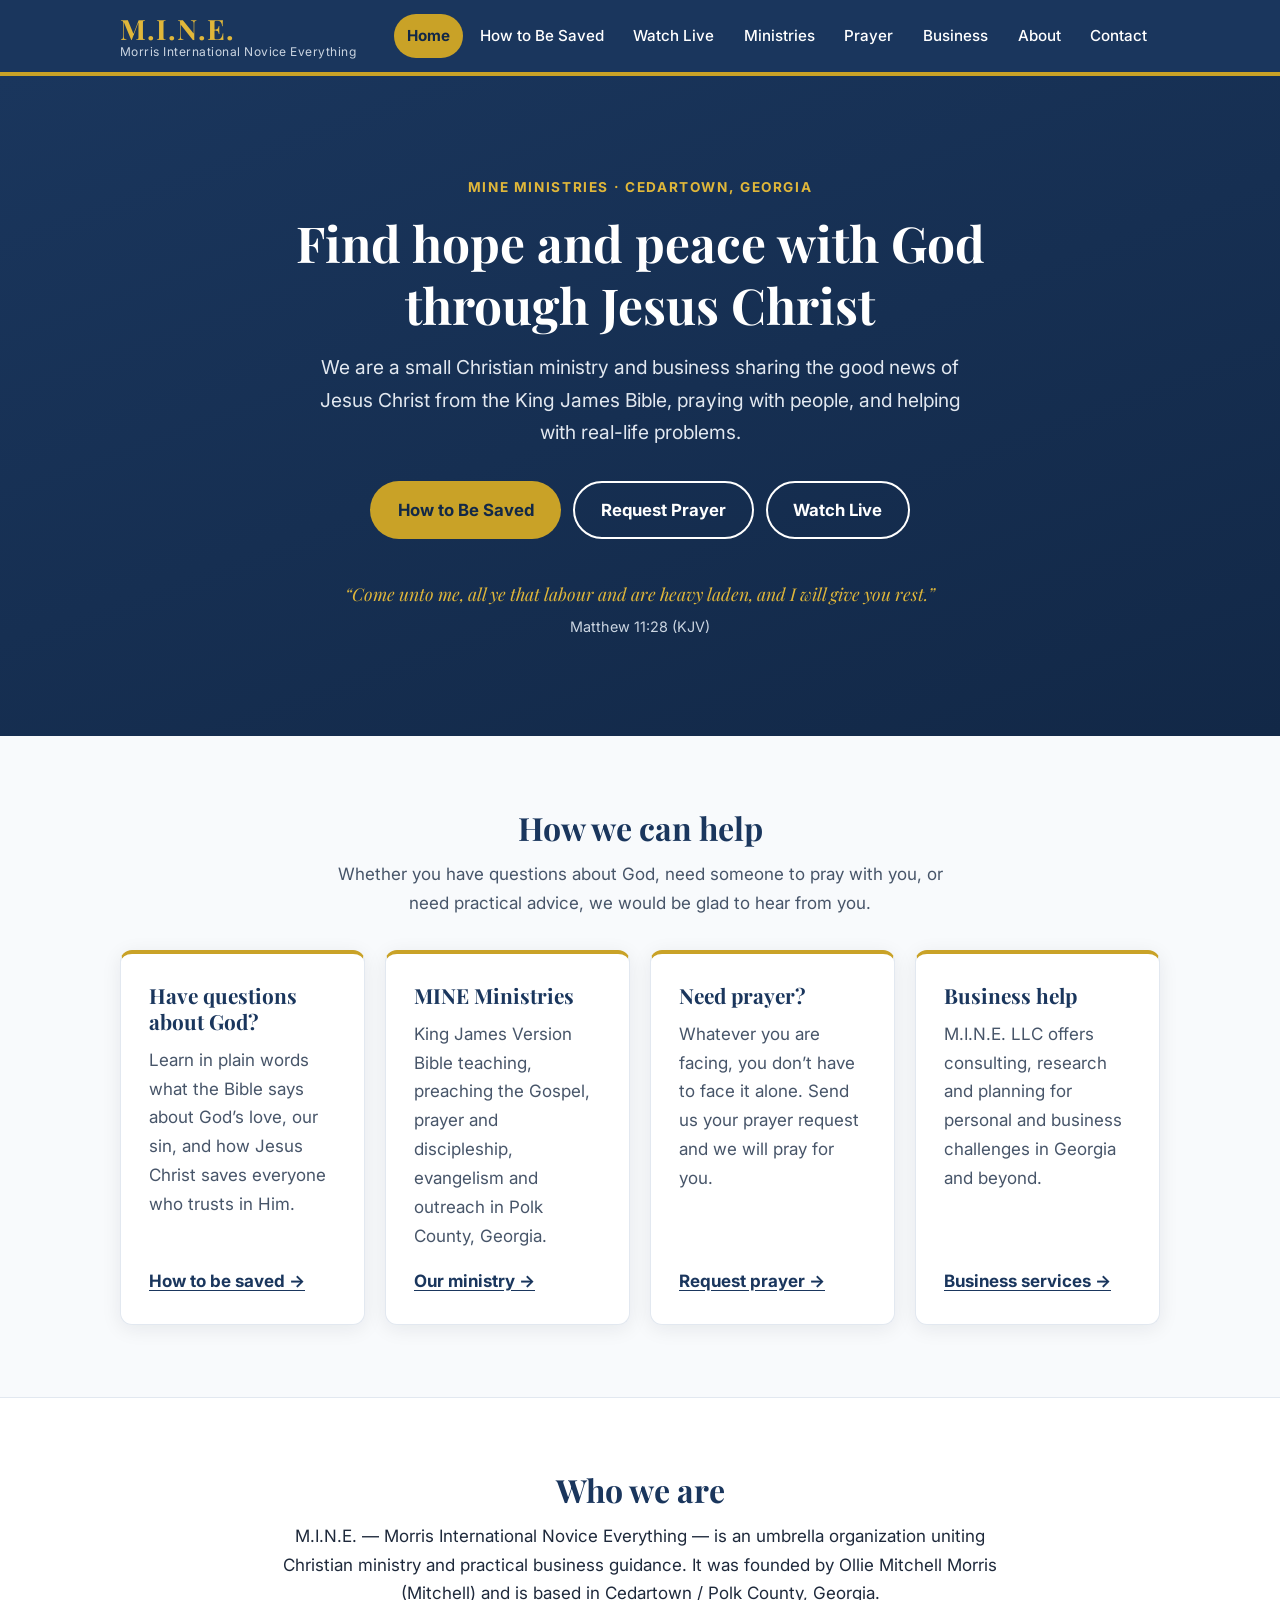
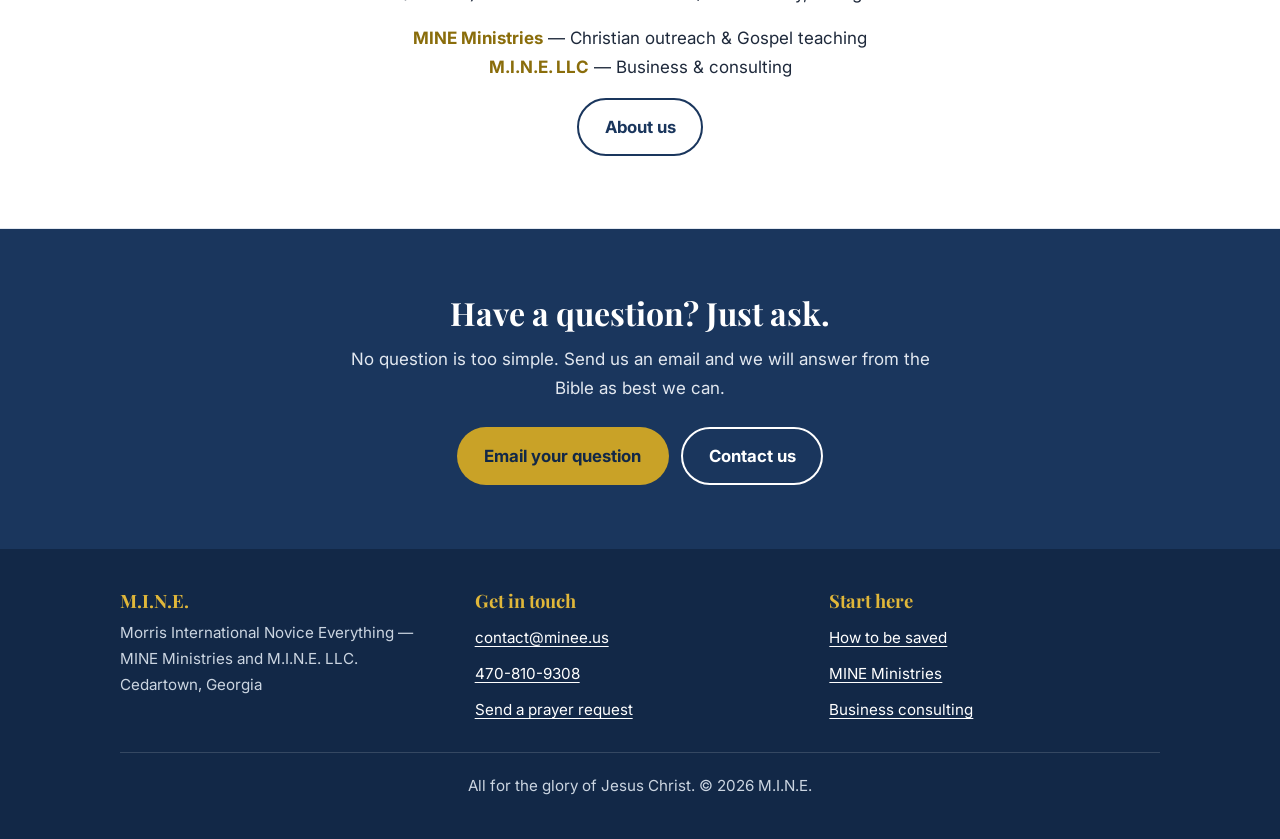
==== index.html @ aa209a23 "Redesign (4/5): YouTube live embed + social links on Watch Live, Watch Live button on home, styles, " ====
<!DOCTYPE html>
<html lang="en">
<head>
  <meta charset="UTF-8">
  <meta name="viewport" content="width=device-width, initial-scale=1.0">
  <title>M.I.N.E. — Find Hope and Peace with God | Morris International Novice Everything</title>
  <meta name="description" content="M.I.N.E. shares the Gospel of Jesus Christ from the King James Bible, prays with people, and offers practical business help from Cedartown, Georgia. Learn how to be saved or send a prayer request.">
  <link rel="canonical" href="https://www.minee.us/">
  <meta name="theme-color" content="#1a365d">
  <link rel="icon" href="favicon.svg" type="image/svg+xml">

  <meta property="og:type" content="website">
  <meta property="og:site_name" content="M.I.N.E.">
  <meta property="og:title" content="M.I.N.E. — Find Hope and Peace with God | Morris International Novice Everything">
  <meta property="og:description" content="M.I.N.E. shares the Gospel of Jesus Christ from the King James Bible, prays with people, and offers practical business help from Cedartown, Georgia. Learn how to be saved or send a prayer request.">
  <meta property="og:url" content="https://www.minee.us/">
  <meta name="twitter:card" content="summary">
  <meta name="twitter:title" content="M.I.N.E. — Find Hope and Peace with God | Morris International Novice Everything">
  <meta name="twitter:description" content="M.I.N.E. shares the Gospel of Jesus Christ from the King James Bible, prays with people, and offers practical business help from Cedartown, Georgia. Learn how to be saved or send a prayer request.">

  <link rel="preconnect" href="https://fonts.googleapis.com">
  <link rel="preconnect" href="https://fonts.gstatic.com" crossorigin>
  <link href="https://fonts.googleapis.com/css2?family=Inter:wght@400;500;600;700&family=Playfair+Display:ital,wght@0,700;1,400&display=swap" rel="stylesheet">
  <link rel="stylesheet" href="styles.css">
  <script>document.documentElement.classList.add('js');</script>
</head>
<body>
  <a class="skip-link" href="#main">Skip to main content</a>

  <header class="site-header">
    <div class="container header-inner">
      <a class="logo" href="index.html" aria-label="M.I.N.E. home">
        <span class="logo-mark">M.I.N.E.</span>
        <span class="logo-sub">Morris International Novice Everything</span>
      </a>
      <button class="nav-toggle" type="button" aria-expanded="false" aria-controls="site-nav">
        <span class="nav-toggle-bars" aria-hidden="true"></span>
        Menu
      </button>
      <nav id="site-nav" class="site-nav" aria-label="Main">
        <ul>
        <li><a href="index.html" aria-current="page">Home</a></li>
        <li><a href="saved.html">How to Be Saved</a></li>
        <li><a href="live.html">Watch Live</a></li>
        <li><a href="ministries.html">Ministries</a></li>
        <li><a href="prayer.html">Prayer</a></li>
        <li><a href="business.html">Business</a></li>
        <li><a href="about.html">About</a></li>
        <li><a href="contact.html">Contact</a></li>
        </ul>
      </nav>
    </div>
  </header>

  <main id="main">
    <section class="hero" aria-labelledby="hero-title">
      <div class="container">
        <span class="eyebrow">MINE Ministries · Cedartown, Georgia</span>
        <h1 id="hero-title">Find hope and peace with God through Jesus Christ</h1>
        <p class="lead">We are a small Christian ministry and business sharing the good news of Jesus Christ from the King James Bible, praying with people, and helping with real-life problems.</p>
        <div class="btn-row">
          <a class="btn btn-primary" href="saved.html">How to Be Saved</a>
          <a class="btn btn-outline" href="prayer.html">Request Prayer</a>
          <a class="btn btn-outline" href="live.html">Watch Live</a>
        </div>
        <blockquote class="verse">
          “Come unto me, all ye that labour and are heavy laden, and I will give you rest.”
          <cite>Matthew 11:28 (KJV)</cite>
        </blockquote>
      </div>
    </section>

    <section class="section" aria-labelledby="how-title">
      <div class="container">
        <div class="section-title">
          <h2 id="how-title">How we can help</h2>
          <p>Whether you have questions about God, need someone to pray with you, or need practical advice, we would be glad to hear from you.</p>
        </div>
        <div class="cards">
          <article class="card">
            <h3>Have questions about God?</h3>
            <p>Learn in plain words what the Bible says about God’s love, our sin, and how Jesus Christ saves everyone who trusts in Him.</p>
            <a class="card-link" href="saved.html">How to be saved →</a>
          </article>
          <article class="card">
            <h3>MINE Ministries</h3>
            <p>King James Version Bible teaching, preaching the Gospel, prayer and discipleship, evangelism and outreach in Polk County, Georgia.</p>
            <a class="card-link" href="ministries.html">Our ministry →</a>
          </article>
          <article class="card">
            <h3>Need prayer?</h3>
            <p>Whatever you are facing, you don’t have to face it alone. Send us your prayer request and we will pray for you.</p>
            <a class="card-link" href="prayer.html">Request prayer →</a>
          </article>
          <article class="card">
            <h3>Business help</h3>
            <p>M.I.N.E. LLC offers consulting, research and planning for personal and business challenges in Georgia and beyond.</p>
            <a class="card-link" href="business.html">Business services →</a>
          </article>
        </div>
      </div>
    </section>

    <section class="section section-alt" aria-labelledby="who-title">
      <div class="container narrow center">
        <h2 id="who-title">Who we are</h2>
        <p>M.I.N.E. — Morris International Novice Everything — is an umbrella organization uniting Christian ministry and practical business guidance. It was founded by Ollie Mitchell Morris (Mitchell) and is based in Cedartown / Polk County, Georgia.</p>
        <p><span class="label-gold">MINE Ministries</span> — Christian outreach &amp; Gospel teaching<br>
           <span class="label-gold">M.I.N.E. LLC</span> — Business &amp; consulting</p>
        <a class="btn btn-outline-navy" href="about.html">About us</a>
      </div>
    </section>

    <section class="cta-band" aria-labelledby="cta-title">
      <div class="container">
        <h2 id="cta-title">Have a question? Just ask.</h2>
        <p>No question is too simple. Send us an email and we will answer from the Bible as best we can.</p>
        <div class="btn-row">
          <a class="btn btn-primary" href="mailto:contact@minee.us?subject=Questions%20about%20salvation">Email your question</a>
          <a class="btn btn-outline" href="contact.html">Contact us</a>
        </div>
      </div>
    </section>
  </main>

  <footer class="site-footer">
    <div class="container">
      <div class="footer-grid">
        <div>
          <h2>M.I.N.E.</h2>
          <p>Morris International Novice Everything — MINE Ministries and M.I.N.E. LLC.<br>Cedartown, Georgia</p>
        </div>
        <div>
          <h2>Get in touch</h2>
          <ul>
            <li><a href="mailto:contact@minee.us">contact@minee.us</a></li>
            <li><a href="tel:+14708109308">470-810-9308</a></li>
            <li><a href="mailto:contact@minee.us?subject=Prayer%20Request&body=First%20name%20(optional)%3A%0D%0A%0D%0AHow%20can%20we%20pray%20for%20you%3F%0D%0A%0D%0A">Send a prayer request</a></li>
          </ul>
        </div>
        <div>
          <h2>Start here</h2>
          <ul>
            <li><a href="saved.html">How to be saved</a></li>
            <li><a href="ministries.html">MINE Ministries</a></li>
            <li><a href="business.html">Business consulting</a></li>
          </ul>
        </div>
      </div>
      <p class="footer-bottom">All for the glory of Jesus Christ. &copy; 2026 M.I.N.E.</p>
    </div>
  </footer>

  <script src="script.js" defer></script>
</body>
</html>
---- styles.css ----
/* M.I.N.E. — shared site styles */
:root {
  --navy: #1a365d;
  --navy-dark: #122847;
  --gold: #c9a227;        /* decorative gold, and text on navy (5.0:1) */
  --gold-light: #e0b73a;  /* gold text on navy (6.4:1) */
  --gold-text: #8a6d0b;   /* gold text on white/light (4.7:1+) */
  --light: #f8fafc;
  --cream: #fbf8ef;
  --text: #1e293b;
  --muted: #475569;
  --border: #e2e8f0;
  --radius: 12px;
  --shadow: 0 4px 20px rgba(15, 23, 42, 0.08);
  --max: 1080px;
}

*, *::before, *::after { box-sizing: border-box; }

html { scroll-behavior: smooth; }
@media (prefers-reduced-motion: reduce) {
  html { scroll-behavior: auto; }
  *, *::before, *::after { transition: none !important; }
}

body {
  margin: 0;
  font-family: 'Inter', system-ui, -apple-system, 'Segoe UI', Roboto, sans-serif;
  font-size: 1.0625rem;
  line-height: 1.7;
  color: var(--text);
  background: var(--light);
}

h1, h2, h3 {
  font-family: 'Playfair Display', Georgia, 'Times New Roman', serif;
  color: var(--navy);
  line-height: 1.25;
  margin: 0 0 0.75rem;
}
h1 { font-size: clamp(2rem, 5vw, 3.1rem); }
h2 { font-size: clamp(1.5rem, 3.5vw, 2rem); }
h3 { font-size: 1.3rem; }
p { margin: 0 0 1rem; }

a { color: var(--navy); text-underline-offset: 3px; }
a:hover { color: var(--gold-text); }

:focus-visible {
  outline: 3px solid var(--gold);
  outline-offset: 3px;
  border-radius: 4px;
}

.skip-link {
  position: absolute;
  left: 1rem;
  top: -100px;
  background: var(--gold);
  color: var(--navy-dark);
  padding: 0.6rem 1rem;
  border-radius: 8px;
  font-weight: 700;
  z-index: 100;
}
.skip-link:focus { top: 1rem; }

.container { max-width: var(--max); margin: 0 auto; padding: 0 1.25rem; }
.narrow { max-width: 760px; }

/* ---------- Header & navigation ---------- */
.site-header {
  background: var(--navy);
  color: #fff;
  border-bottom: 4px solid var(--gold);
  position: sticky;
  top: 0;
  z-index: 50;
}
.header-inner {
  display: flex;
  align-items: center;
  justify-content: space-between;
  gap: 1rem;
  min-height: 72px;
}
.logo {
  display: flex;
  flex-direction: column;
  color: #fff;
  text-decoration: none;
  line-height: 1.1;
}
.logo:hover { color: #fff; }
.logo-mark {
  font-family: 'Playfair Display', Georgia, serif;
  font-size: 1.75rem;
  font-weight: 700;
  letter-spacing: 1px;
  color: var(--gold-light);
}
.logo-sub { font-size: 0.75rem; letter-spacing: 0.04em; color: #cbd5e1; }

.nav-toggle {
  display: none;
  align-items: center;
  gap: 0.5rem;
  background: transparent;
  color: #fff;
  border: 2px solid rgba(255, 255, 255, 0.5);
  border-radius: 8px;
  padding: 0.55rem 0.9rem;
  min-height: 48px;
  font: inherit;
  font-weight: 600;
  cursor: pointer;
}
.nav-toggle-bars,
.nav-toggle-bars::before,
.nav-toggle-bars::after {
  display: block;
  width: 20px;
  height: 2px;
  background: currentColor;
  position: relative;
}
.nav-toggle-bars::before, .nav-toggle-bars::after { content: ""; position: absolute; left: 0; }
.nav-toggle-bars::before { top: -6px; }
.nav-toggle-bars::after { top: 6px; }

.site-nav ul {
  list-style: none;
  margin: 0;
  padding: 0;
  display: flex;
  flex-wrap: wrap;
  gap: 0.25rem;
}
.site-nav a {
  display: flex;
  align-items: center;
  min-height: 44px;
  padding: 0.4rem 0.8rem;
  color: #fff;
  text-decoration: none;
  font-weight: 500;
  font-size: 0.95rem;
  border-radius: 999px;
}
.site-nav a:hover { background: rgba(255, 255, 255, 0.12); color: #fff; }
.site-nav a[aria-current="page"] {
  background: var(--gold);
  color: var(--navy-dark);
  font-weight: 700;
}

@media (max-width: 1000px) {
  .js .nav-toggle { display: inline-flex; }
  .js .site-nav { display: none; width: 100%; padding-bottom: 1rem; }
  .js .site-nav.open { display: block; }
  .header-inner { flex-wrap: wrap; }
  .logo { flex: 1 1 0; min-width: 0; }
  .logo-sub { font-size: 0.7rem; }
  .site-nav ul { flex-direction: column; gap: 0.25rem; }
  .site-nav a { min-height: 48px; border-radius: 8px; font-size: 1.05rem; padding: 0.6rem 1rem; }
  /* without JavaScript the menu simply shows as large wrapped buttons */
  html:not(.js) .site-nav { width: 100%; padding-bottom: 1rem; }
  html:not(.js) .site-nav ul { flex-direction: row; }
}

/* ---------- Hero ---------- */
.hero {
  background: linear-gradient(160deg, var(--navy) 0%, var(--navy-dark) 100%);
  color: #fff;
  padding: clamp(3rem, 8vw, 6rem) 0;
  text-align: center;
}
.hero h1 { color: #fff; max-width: 820px; margin: 0 auto 1rem; }
.hero .lead { font-size: 1.2rem; color: #e2e8f0; max-width: 680px; margin: 0 auto 2rem; }
.hero .verse {
  font-family: 'Playfair Display', Georgia, serif;
  font-style: italic;
  color: var(--gold-light);
  max-width: 640px;
  margin: 2.5rem auto 0;
  font-size: 1.1rem;
}
.hero .verse cite { display: block; font-style: normal; font-family: 'Inter', sans-serif; font-size: 0.9rem; color: #cbd5e1; margin-top: 0.4rem; }
.eyebrow {
  display: inline-block;
  font-size: 0.85rem;
  font-weight: 700;
  letter-spacing: 0.12em;
  text-transform: uppercase;
  color: var(--gold-light);
  margin-bottom: 0.75rem;
}

.page-hero {
  background: var(--navy);
  color: #fff;
  padding: clamp(2.5rem, 6vw, 4rem) 0;
  text-align: center;
}
.page-hero h1 { color: #fff; margin-bottom: 0.5rem; }
.page-hero p { color: #e2e8f0; font-size: 1.15rem; max-width: 680px; margin: 0 auto; }

/* ---------- Buttons ---------- */
.btn-row { display: flex; flex-wrap: wrap; gap: 0.75rem; justify-content: center; }
.btn {
  display: inline-flex;
  align-items: center;
  justify-content: center;
  min-height: 52px;
  padding: 0.8rem 1.6rem;
  border-radius: 999px;
  font-weight: 700;
  font-size: 1.05rem;
  text-decoration: none;
  border: 2px solid transparent;
  transition: transform 0.15s, background 0.15s;
}
.btn:hover { transform: translateY(-1px); }
.btn-primary { background: var(--gold); color: var(--navy-dark); }
.btn-primary:hover { background: var(--gold-light); color: var(--navy-dark); }
.btn-outline { border-color: #fff; color: #fff; }
.btn-outline:hover { background: rgba(255, 255, 255, 0.12); color: #fff; }
.btn-navy { background: var(--navy); color: #fff; }
.btn-navy:hover { background: var(--navy-dark); color: #fff; }
.btn-outline-navy { border-color: var(--navy); color: var(--navy); }
.btn-outline-navy:hover { background: var(--navy); color: #fff; }

/* ---------- Sections & cards ---------- */
.section { padding: clamp(2.5rem, 6vw, 4.5rem) 0; }
.section-alt { background: #fff; border-top: 1px solid var(--border); border-bottom: 1px solid var(--border); }
.section-title { text-align: center; margin-bottom: 2rem; }
.section-title p { color: var(--muted); max-width: 640px; margin: 0 auto; }

.cards {
  display: grid;
  grid-template-columns: repeat(auto-fit, minmax(240px, 1fr));
  gap: 1.25rem;
}
.card {
  background: #fff;
  border: 1px solid var(--border);
  border-top: 4px solid var(--gold);
  border-radius: var(--radius);
  padding: 1.75rem;
  box-shadow: var(--shadow);
  display: flex;
  flex-direction: column;
}
.card p { color: var(--muted); }
.card .card-link { margin-top: auto; font-weight: 700; color: var(--navy); }
.card .card-link:hover { color: var(--gold-text); }

.panel {
  background: #fff;
  border: 1px solid var(--border);
  border-radius: var(--radius);
  padding: clamp(1.5rem, 4vw, 2.5rem);
  box-shadow: var(--shadow);
  margin-bottom: 1.5rem;
}
.panel.cream { background: var(--cream); }

.label-gold { color: var(--gold-text); font-weight: 700; }

ul.check { list-style: none; padding: 0; margin: 0 0 1rem; }
ul.check li { position: relative; padding-left: 1.75rem; margin-bottom: 0.5rem; }
ul.check li::before {
  content: "✝";
  position: absolute;
  left: 0;
  color: var(--gold-text);
  font-weight: 700;
}

/* ---------- Salvation steps ---------- */
.steps { counter-reset: step; display: grid; gap: 1.25rem; }
.step {
  position: relative;
  background: #fff;
  border: 1px solid var(--border);
  border-radius: var(--radius);
  padding: 1.75rem 1.75rem 1.5rem 4.75rem;
  box-shadow: var(--shadow);
}
.step::before {
  counter-increment: step;
  content: counter(step);
  position: absolute;
  left: 1.5rem;
  top: 1.6rem;
  width: 2.25rem;
  height: 2.25rem;
  border-radius: 50%;
  background: var(--navy);
  color: var(--gold-light);
  font-weight: 700;
  display: flex;
  align-items: center;
  justify-content: center;
}
.step h2 { font-size: 1.45rem; }

blockquote.scripture {
  margin: 1rem 0;
  padding: 1rem 1.25rem;
  background: var(--cream);
  border-left: 4px solid var(--gold);
  border-radius: 0 8px 8px 0;
  font-family: 'Playfair Display', Georgia, serif;
  font-style: italic;
  font-weight: 400;
  font-size: 1.15rem;
  color: var(--navy-dark);
}
blockquote.scripture p { margin: 0; }
blockquote.scripture cite {
  display: block;
  margin-top: 0.4rem;
  font-family: 'Inter', sans-serif;
  font-style: normal;
  font-size: 0.9rem;
  font-weight: 600;
  color: var(--gold-text);
}

.prayer-box {
  background: var(--navy);
  color: #fff;
  border-radius: var(--radius);
  padding: clamp(1.5rem, 4vw, 2.5rem);
  margin: 2rem 0;
}
.prayer-box h2 { color: #fff; }
.prayer-box p.note { color: #cbd5e1; font-size: 0.95rem; }
.prayer-box .prayer-text {
  font-family: 'Playfair Display', Georgia, serif;
  font-style: italic;
  font-size: 1.15rem;
  border-left: 4px solid var(--gold);
  padding-left: 1.25rem;
  margin: 1.25rem 0;
  color: #fff;
}

.cta-band {
  background: var(--navy);
  color: #fff;
  text-align: center;
  padding: clamp(2.5rem, 6vw, 4rem) 0;
}
.cta-band h2 { color: #fff; }
.cta-band p { color: #e2e8f0; max-width: 620px; margin: 0 auto 1.5rem; }

/* ---------- Live stream ---------- */
.video-frame {
  position: relative;
  width: 100%;
  aspect-ratio: 16 / 9;
  background: var(--navy-dark);
  border: 4px solid var(--gold);
  border-radius: var(--radius);
  overflow: hidden;
  box-shadow: var(--shadow);
}
.video-frame iframe {
  position: absolute;
  inset: 0;
  width: 100%;
  height: 100%;
  border: 0;
}
.video-placeholder {
  position: absolute;
  inset: 0;
  display: flex;
  flex-direction: column;
  align-items: center;
  justify-content: center;
  text-align: center;
  padding: 1rem;
  color: #e2e8f0;
}
.video-placeholder p { margin: 0 0 0.4rem; }
.video-placeholder-title {
  font-family: 'Playfair Display', Georgia, serif;
  font-size: clamp(1.2rem, 3vw, 1.6rem);
  color: var(--gold-light);
}

.social-links {
  list-style: none;
  padding: 0;
  margin: 0;
  display: grid;
  grid-template-columns: repeat(auto-fit, minmax(220px, 1fr));
  gap: 0.5rem 1rem;
}
.social-links a {
  display: flex;
  align-items: center;
  min-height: 48px;
  padding: 0.5rem 1rem;
  border: 1px solid var(--border);
  border-left: 4px solid var(--gold);
  border-radius: 8px;
  background: #fff;
  font-weight: 600;
  text-decoration: none;
}
.social-links a:hover { background: var(--cream); color: var(--navy); }

/* ---------- Contact ---------- */
.contact-list { list-style: none; padding: 0; margin: 0; display: grid; gap: 1rem; }
.contact-list li { display: flex; flex-direction: column; }
.contact-list .k { font-size: 0.85rem; font-weight: 700; text-transform: uppercase; letter-spacing: 0.08em; color: var(--gold-text); }
.contact-list a, .contact-list .v { font-size: 1.25rem; font-weight: 600; color: var(--navy); word-break: break-word; }
.contact-list a { display: inline-flex; min-height: 44px; align-items: center; }

/* ---------- Footer ---------- */
.site-footer {
  background: var(--navy-dark);
  color: #cbd5e1;
  padding: 2.5rem 0 1.5rem;
  font-size: 0.95rem;
}
.footer-grid {
  display: grid;
  grid-template-columns: repeat(auto-fit, minmax(220px, 1fr));
  gap: 1.5rem;
  margin-bottom: 1.5rem;
}
.site-footer h2 { color: var(--gold-light); font-size: 1.15rem; margin-bottom: 0.5rem; }
.site-footer a { color: #fff; }
.site-footer a:hover { color: var(--gold-light); }
.site-footer ul { list-style: none; padding: 0; margin: 0; }
.site-footer li a { display: inline-flex; min-height: 36px; align-items: center; }
.footer-bottom { border-top: 1px solid rgba(255, 255, 255, 0.15); padding-top: 1.25rem; text-align: center; color: #cbd5e1; }

.center { text-align: center; }
.mt-2 { margin-top: 2rem; }
.small { font-size: 0.95rem; color: var(--muted); }

@media (max-width: 600px) {
  body { font-size: 1rem; }
  .step { padding: 4.25rem 1.25rem 1.25rem; }
  .step::before { left: 1.25rem; top: 1.25rem; }
  .btn { width: 100%; }
}
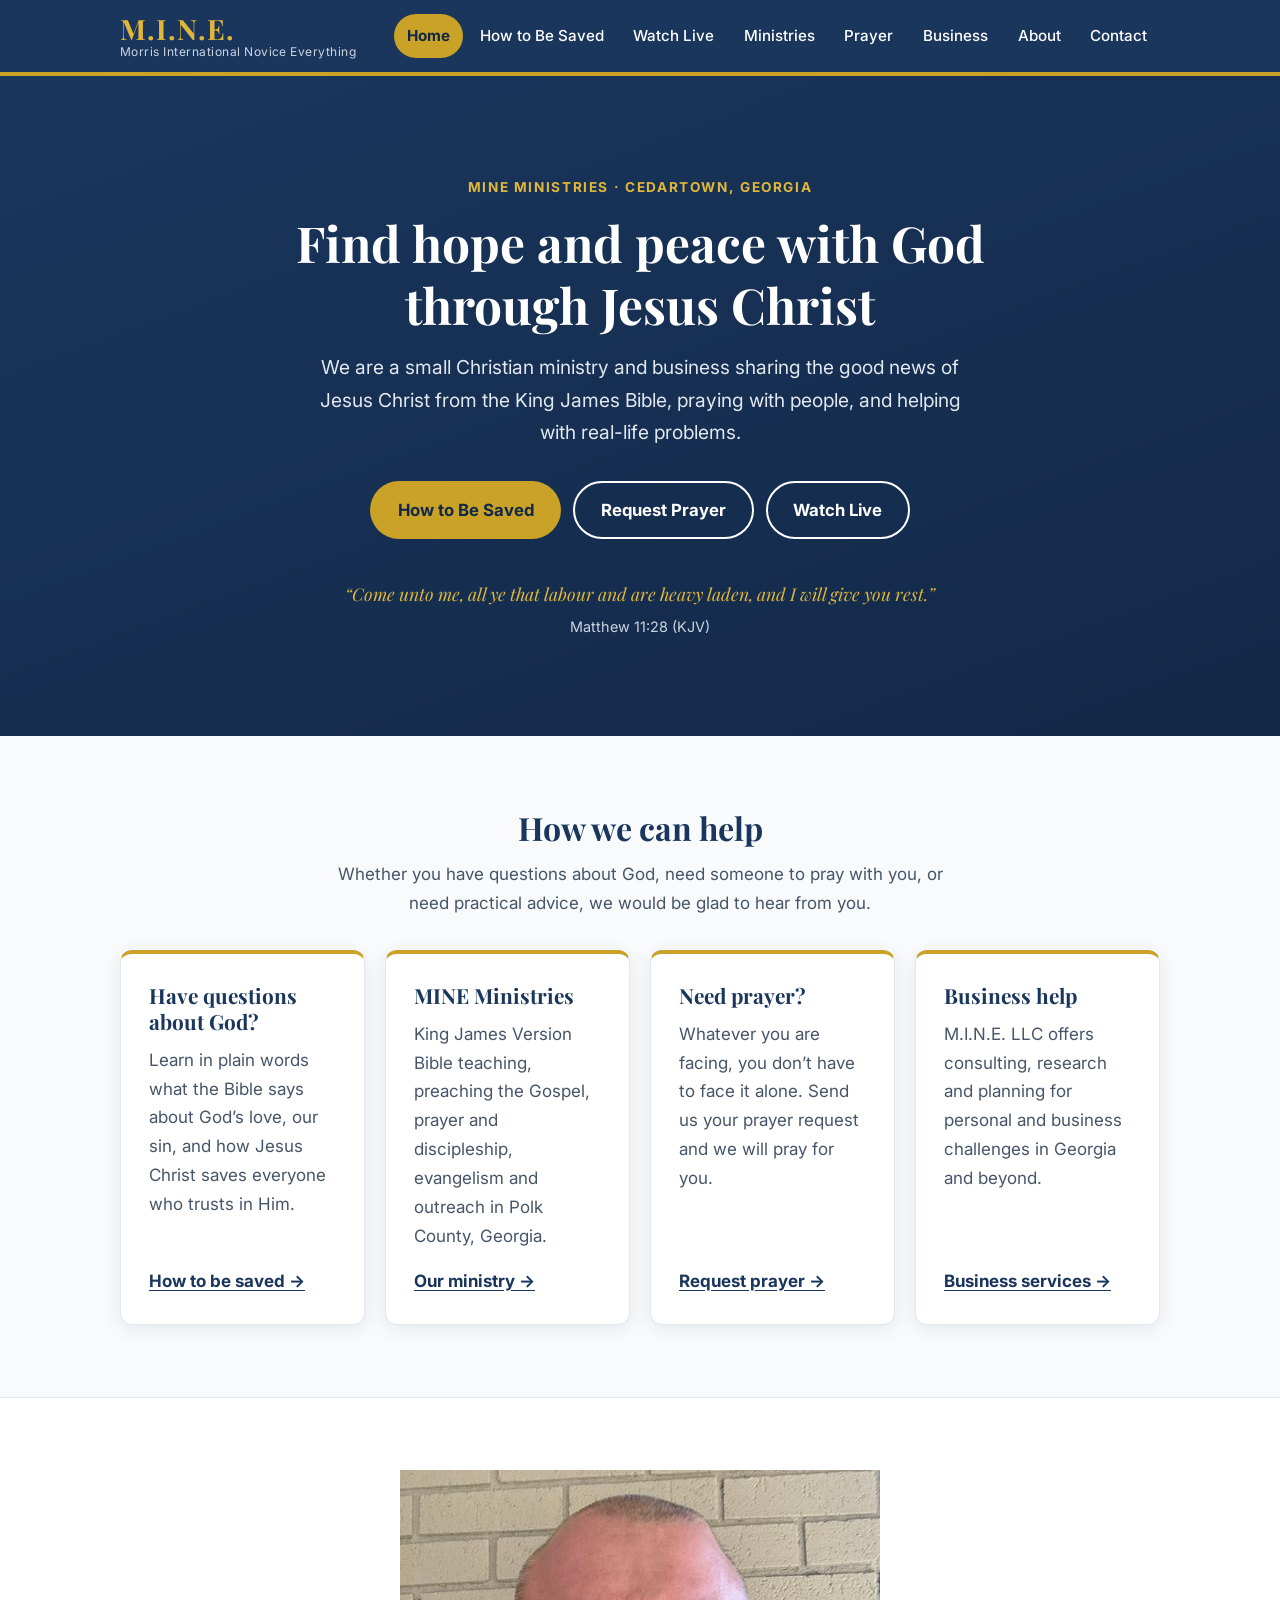
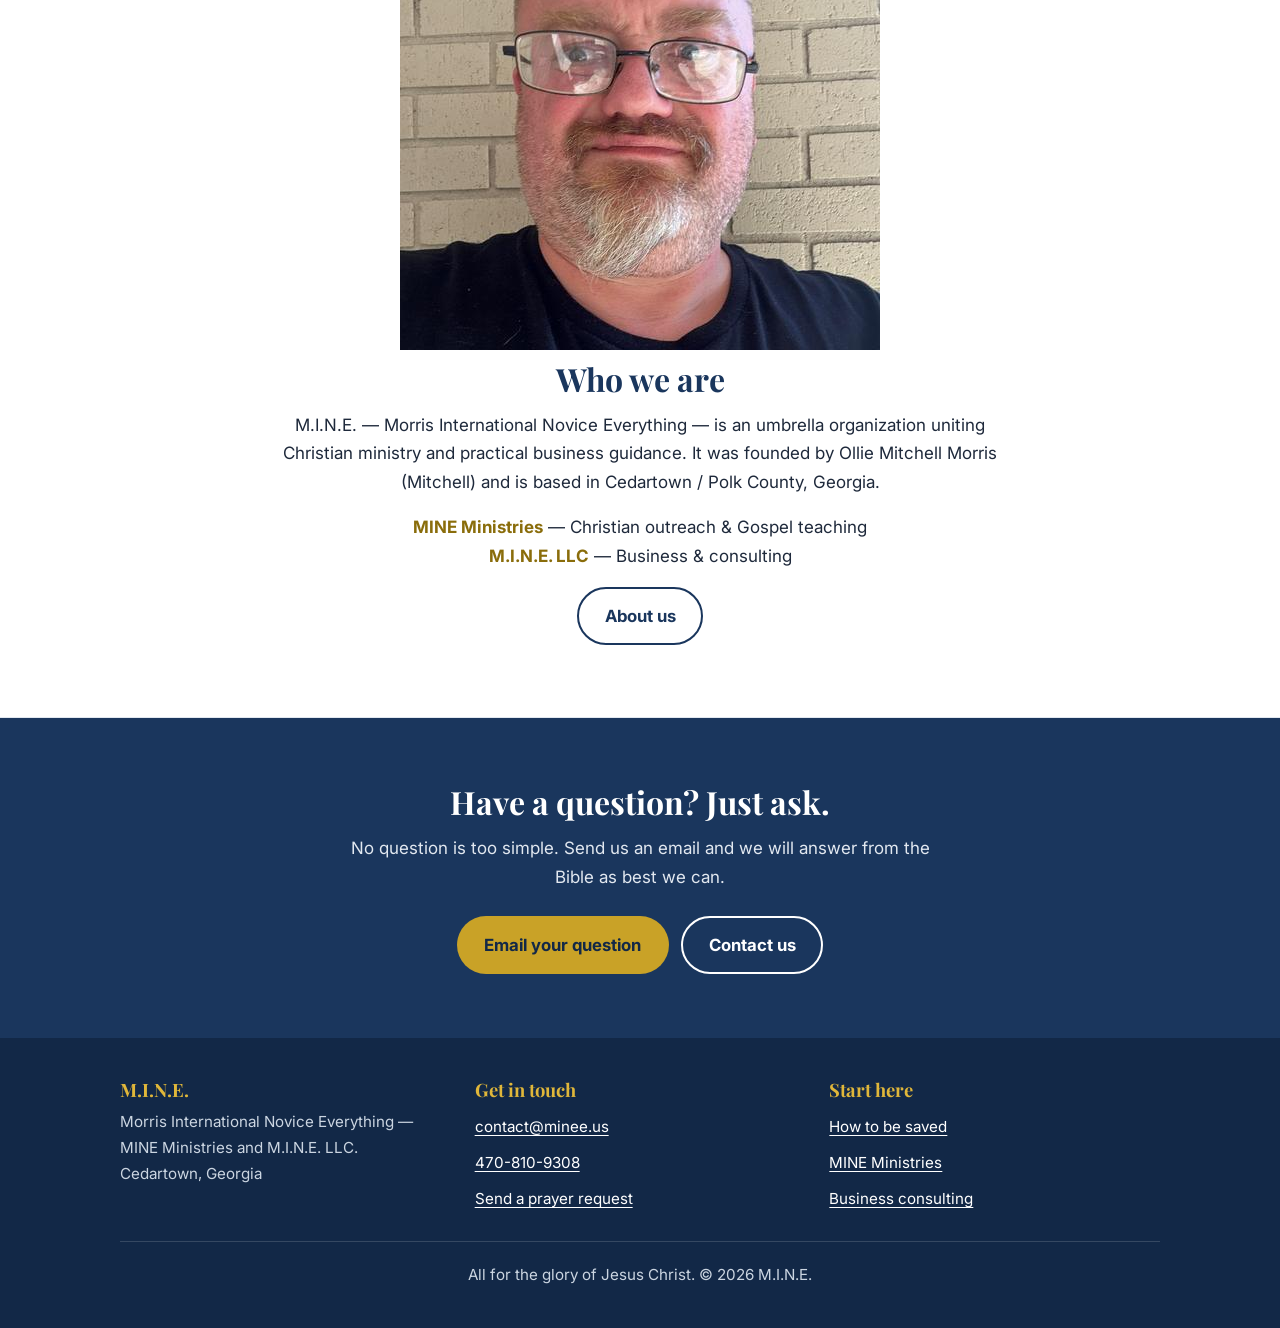
==== commit c78172dc: "Add founder photo (EXIF-stripped, SVG-wrapped) to About and home Who-we-are" ====
--- a/index.html
+++ b/index.html
@@ -103,6 +103,7 @@
 
     <section class="section section-alt" aria-labelledby="who-title">
       <div class="container narrow center">
+        <img class="avatar" src="images/mitchell-home.svg" width="480" height="480" alt="Ollie Mitchell Morris, founder of M.I.N.E." loading="lazy" decoding="async">
         <h2 id="who-title">Who we are</h2>
         <p>M.I.N.E. — Morris International Novice Everything — is an umbrella organization uniting Christian ministry and practical business guidance. It was founded by Ollie Mitchell Morris (Mitchell) and is based in Cedartown / Polk County, Georgia.</p>
         <p><span class="label-gold">MINE Ministries</span> — Christian outreach &amp; Gospel teaching<br>
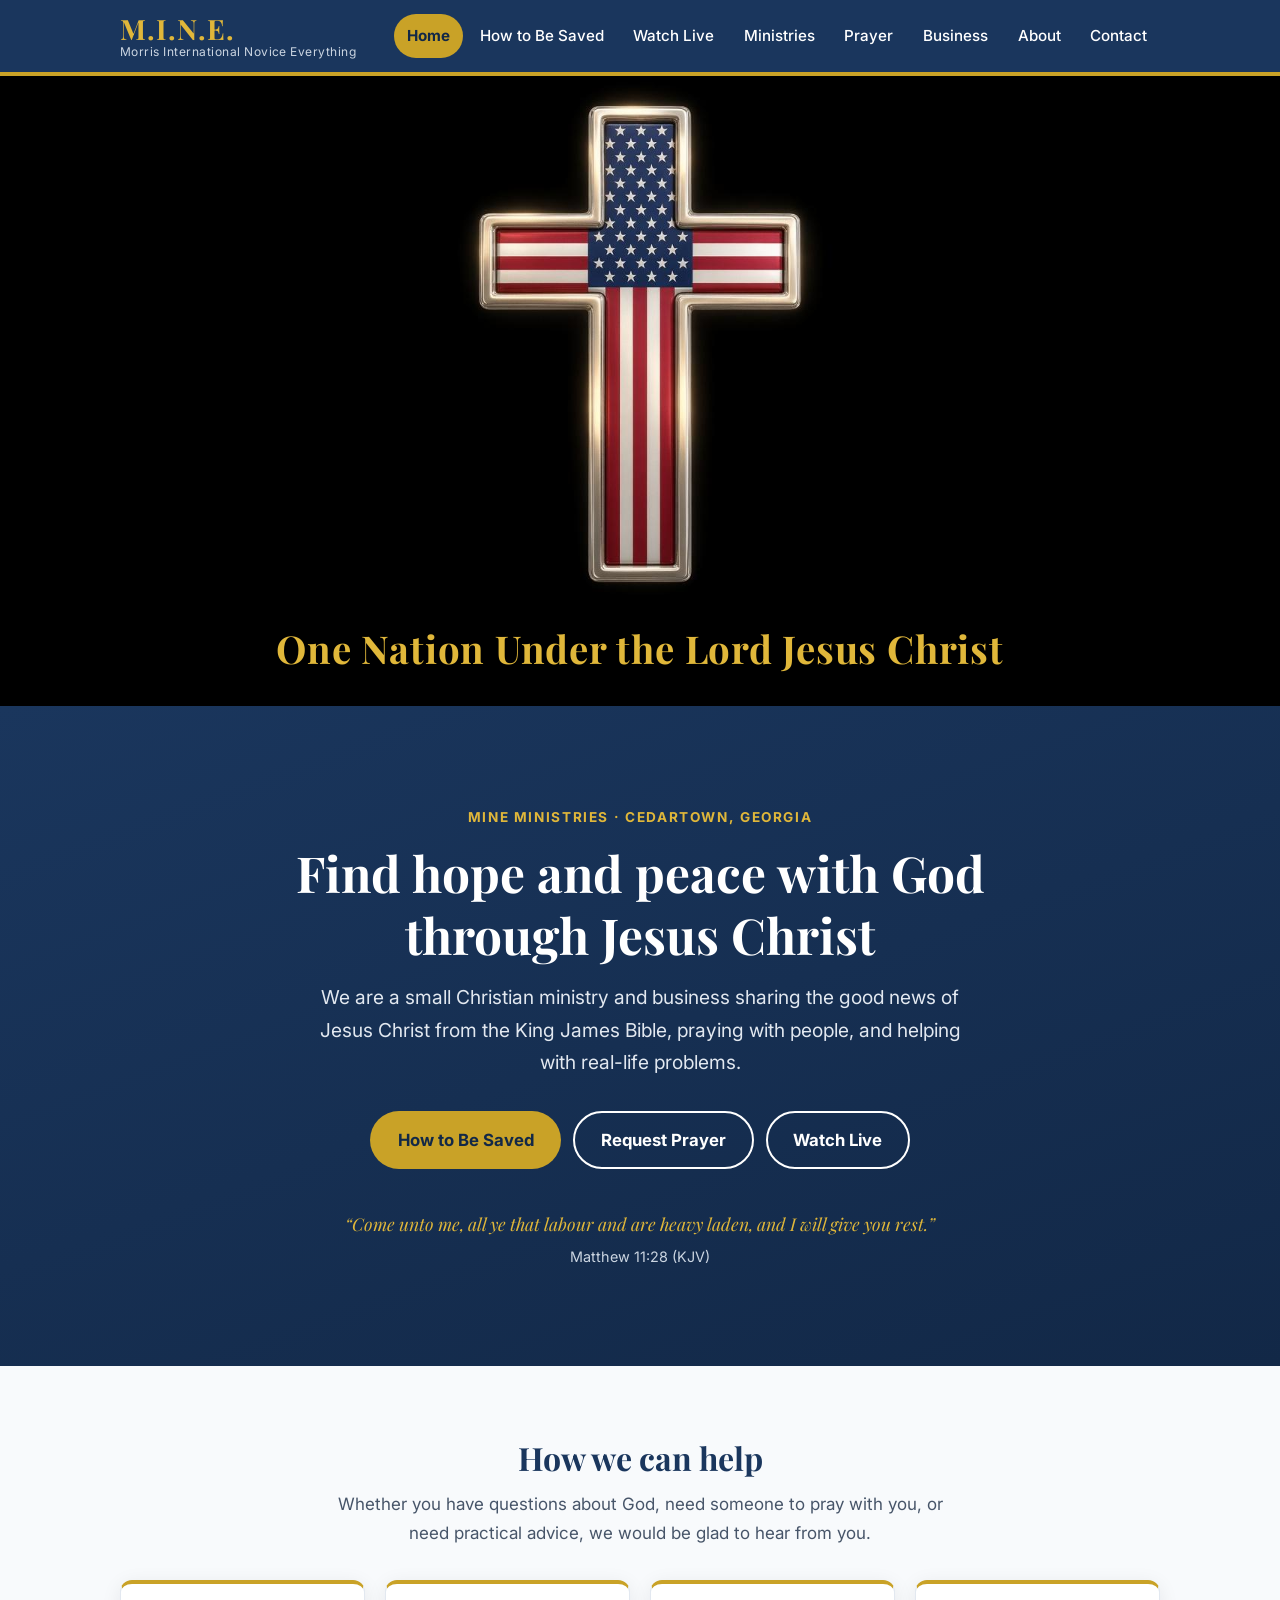
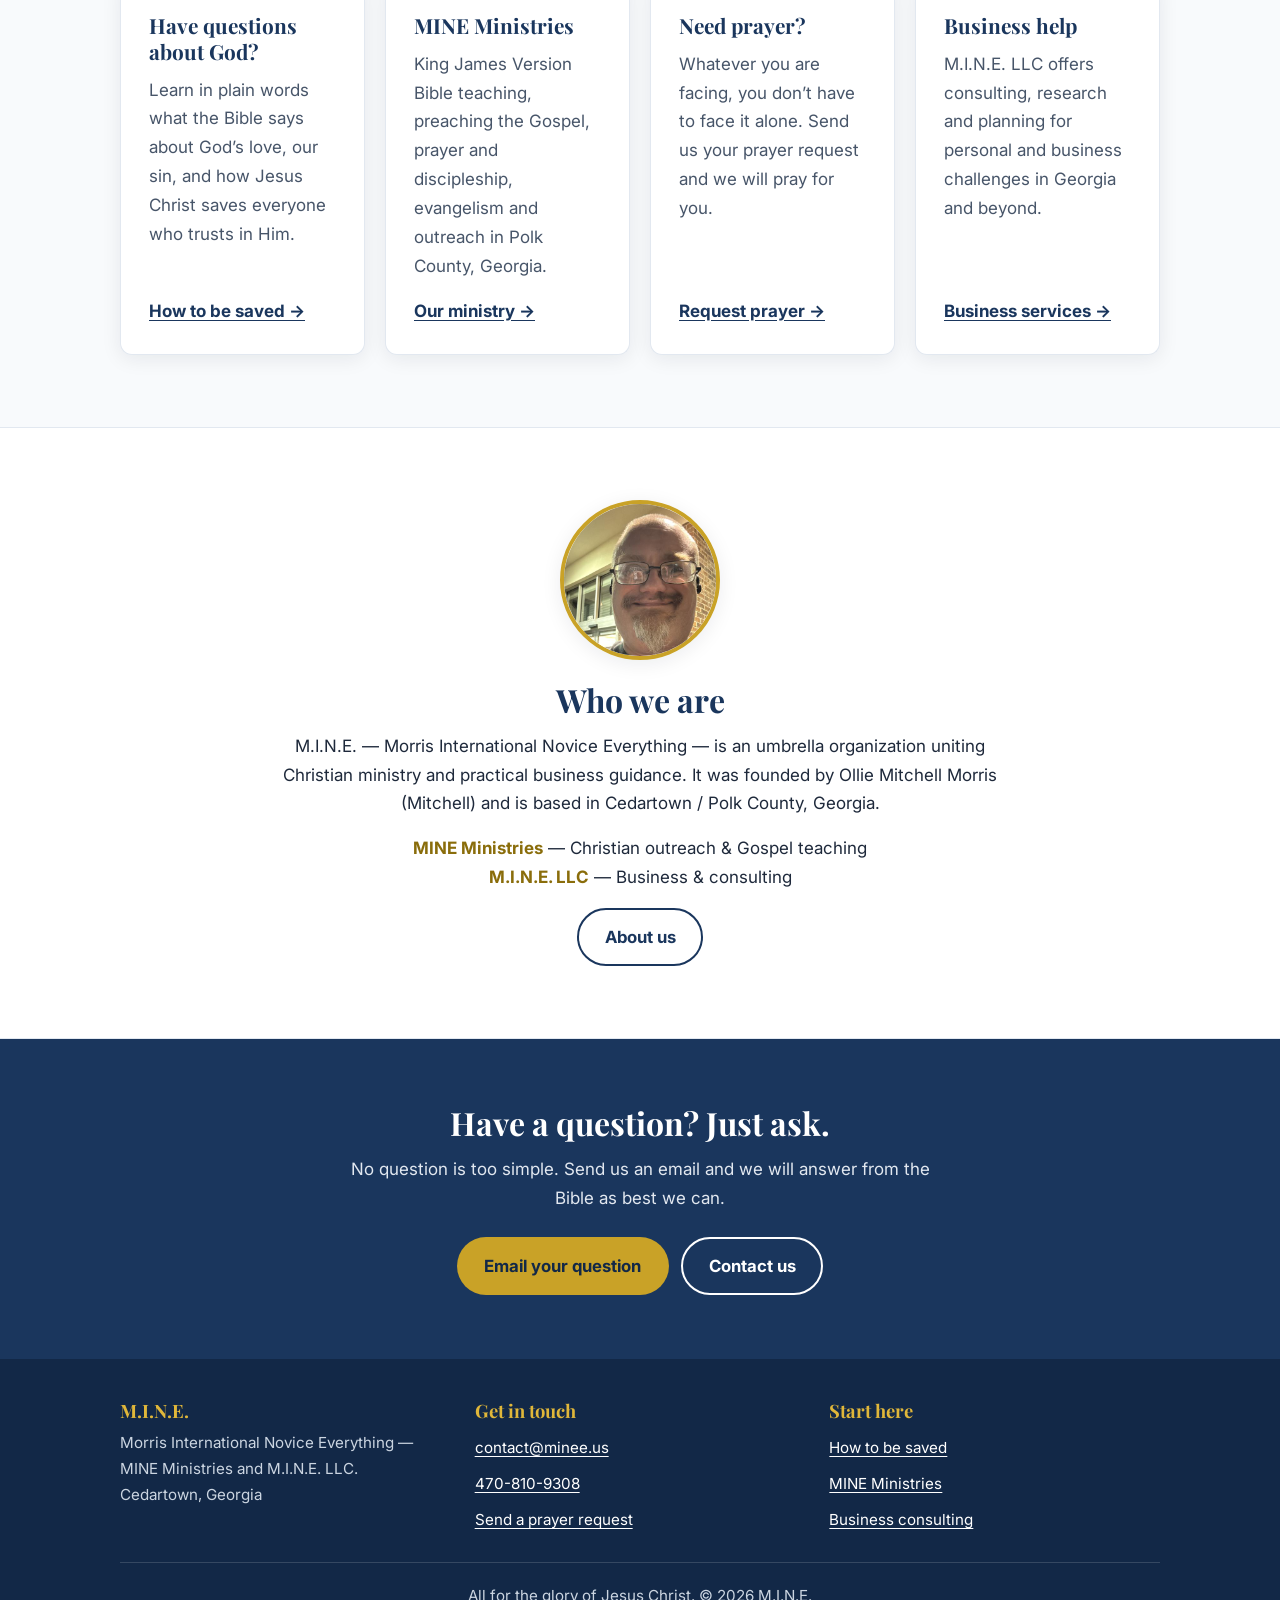
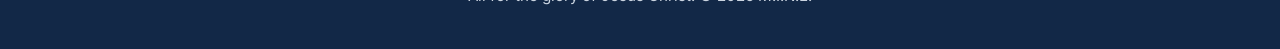
==== commit 6e6ff104: "Home intro: flag-cross video hero with 'One Nation Under the Lord Jesus Christ'" ====
--- a/index.html
+++ b/index.html
@@ -53,6 +53,12 @@
   </header>
 
   <main id="main">
+    <section class="intro" aria-labelledby="intro-title">
+      <video id="intro-video" class="intro-video" width="848" height="480" muted loop playsinline autoplay preload="none" poster="images/flag-cross.svg" aria-hidden="true"></video>
+      <p id="intro-title" class="intro-title">One Nation Under the Lord Jesus Christ</p>
+      <script src="video/intro.js" defer></script>
+    </section>
+
     <section class="hero" aria-labelledby="hero-title">
       <div class="container">
         <span class="eyebrow">MINE Ministries · Cedartown, Georgia</span>
--- a/styles.css
+++ b/styles.css
@@ -168,6 +168,33 @@
   html:not(.js) .site-nav ul { flex-direction: row; }
 }
 
+/* ---------- Home intro (flag cross video) ---------- */
+.intro {
+  background: #000;
+  text-align: center;
+  padding: 0 1rem clamp(1.25rem, 3vw, 2rem);
+}
+.intro-video {
+  display: block;
+  width: 100%;
+  max-width: 1100px;
+  height: auto;
+  max-height: 60vh;
+  aspect-ratio: 16 / 9;
+  object-fit: contain;
+  margin: 0 auto;
+  background: #000;
+}
+.intro-title {
+  font-family: 'Playfair Display', Georgia, serif;
+  font-weight: 700;
+  font-size: clamp(1.35rem, 4vw, 2.4rem);
+  line-height: 1.3;
+  letter-spacing: 0.02em;
+  color: var(--gold-light);
+  margin: 0.5rem 0 0;
+}
+
 /* ---------- Hero ---------- */
 .hero {
   background: linear-gradient(160deg, var(--navy) 0%, var(--navy-dark) 100%);
@@ -275,6 +302,42 @@
   left: 0;
   color: var(--gold-text);
   font-weight: 700;
+}
+
+/* ---------- Photos ---------- */
+img { max-width: 100%; height: auto; }
+.avatar {
+  display: block;
+  width: 160px;
+  height: 160px;
+  margin: 0 auto 1.25rem;
+  border-radius: 50%;
+  object-fit: cover;
+  border: 4px solid var(--gold);
+  box-shadow: var(--shadow);
+}
+.portrait {
+  float: right;
+  width: min(280px, 42%);
+  margin: 0 0 1rem 1.5rem;
+}
+.portrait img {
+  display: block;
+  width: 100%;
+  height: auto;
+  border-radius: var(--radius);
+  border: 4px solid var(--gold);
+  box-shadow: var(--shadow);
+}
+.portrait figcaption {
+  font-size: 0.85rem;
+  color: var(--muted);
+  text-align: center;
+  margin-top: 0.4rem;
+}
+.panel::after { content: ""; display: table; clear: both; }
+@media (max-width: 600px) {
+  .portrait { float: none; width: min(320px, 100%); margin: 0 auto 1.25rem; }
 }
 
 /* ---------- Salvation steps ---------- */
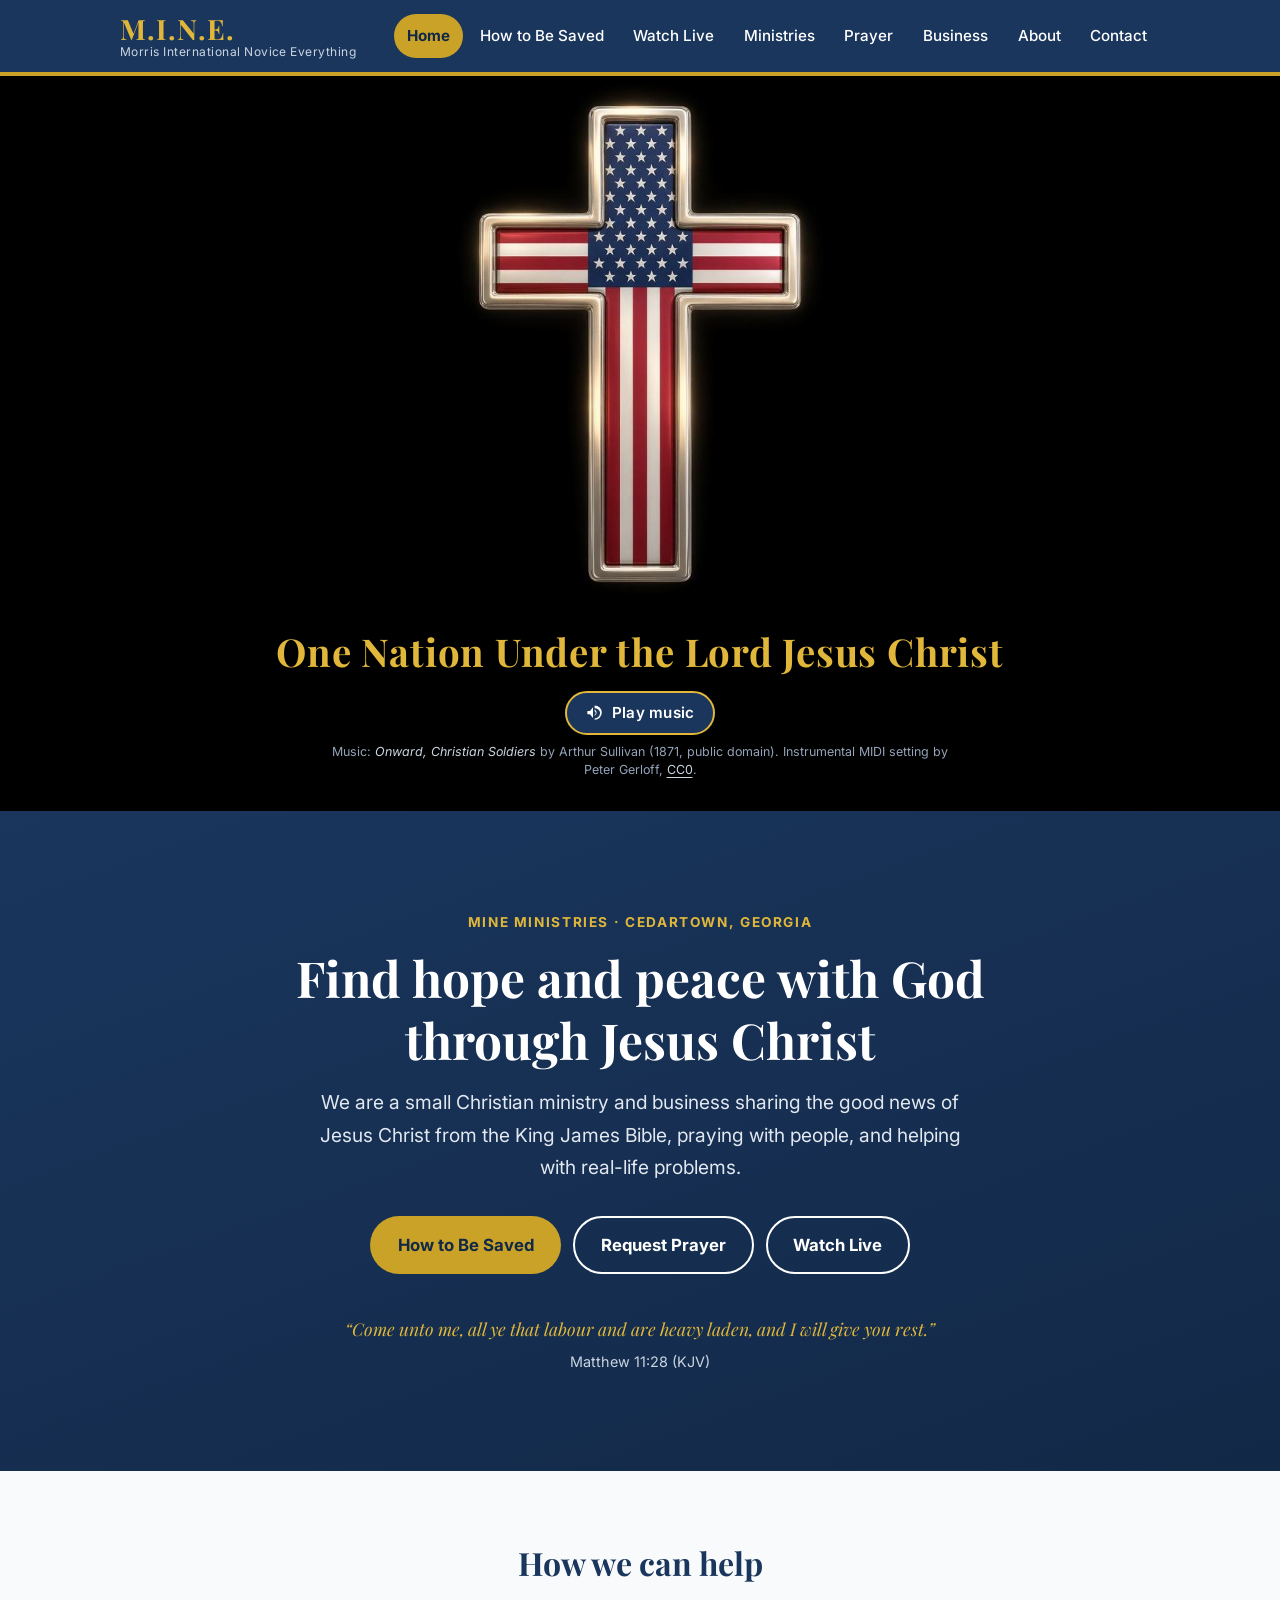
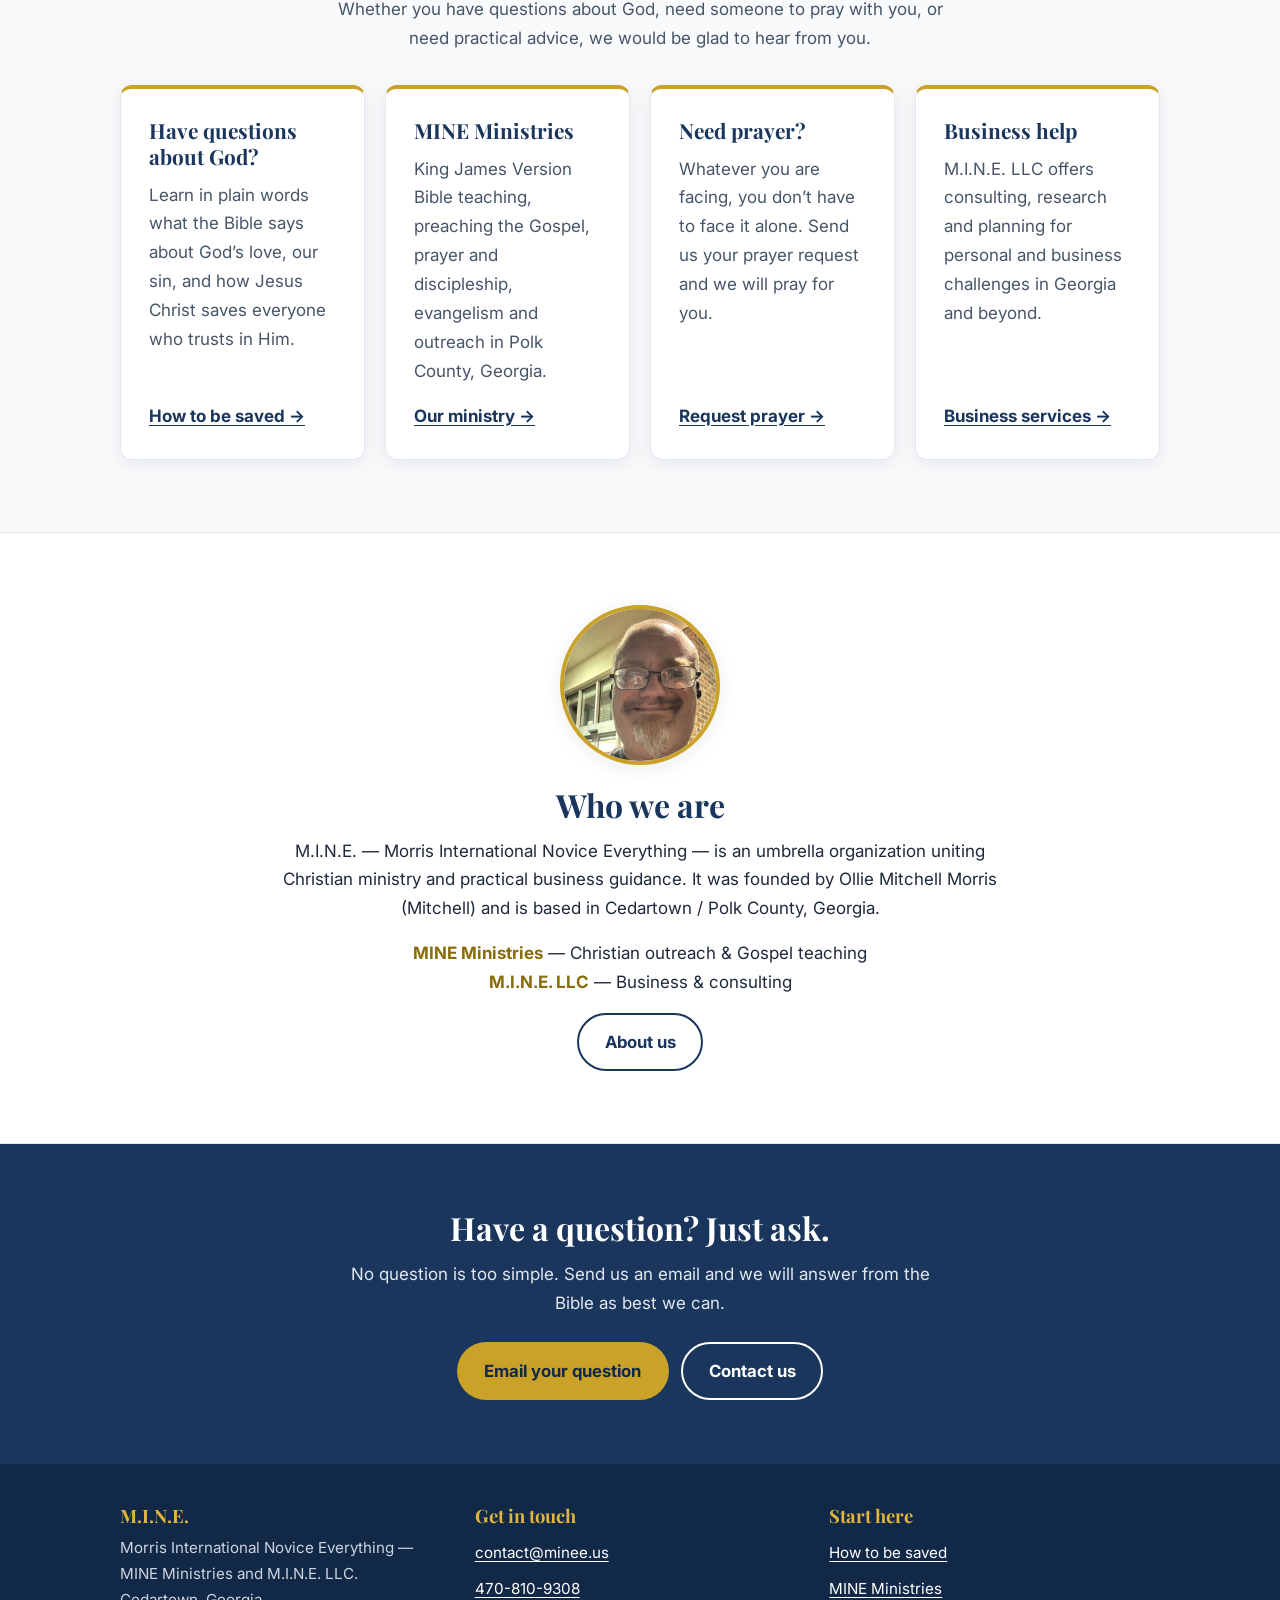
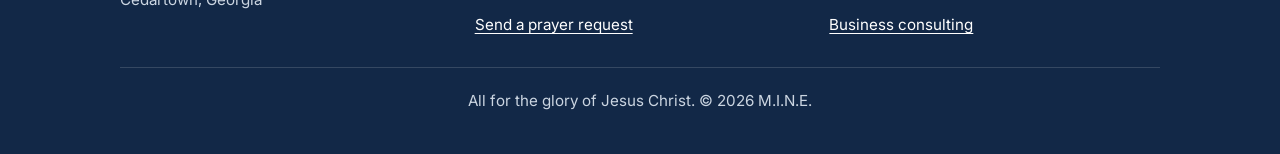
==== commit 7ade8a60: "Home intro: tap-to-play Onward, Christian Soldiers (CC0 instrumental)" ====
--- a/index.html
+++ b/index.html
@@ -56,6 +56,16 @@
     <section class="intro" aria-labelledby="intro-title">
       <video id="intro-video" class="intro-video" width="848" height="480" muted loop playsinline autoplay preload="none" poster="images/flag-cross.svg" aria-hidden="true"></video>
       <p id="intro-title" class="intro-title">One Nation Under the Lord Jesus Christ</p>
+      <button type="button" class="intro-music-btn" id="intro-music-btn" aria-pressed="false" aria-label="Play music: Onward, Christian Soldiers">
+        <svg class="icon-play" viewBox="0 0 24 24" aria-hidden="true" focusable="false">
+          <path d="M3 10v4h3.2L10 18.8V5.2L6.2 10H3zm11.5 2a4.5 4.5 0 0 0-2.5-4v2.18c.85.49 1.4 1.4 1.4 2.42s-.55 1.93-1.4 2.42V16a4.5 4.5 0 0 0 2.5-4zm-2.5-7v1.55A7.5 7.5 0 0 1 19 12a7.5 7.5 0 0 1-7 7.45V21A9 9 0 0 0 21 12a9 9 0 0 0-9-9z"/>
+        </svg>
+        <svg class="icon-pause" viewBox="0 0 24 24" aria-hidden="true" focusable="false">
+          <path d="M6 5h4v14H6V5zm8 0h4v14h-4V5z"/>
+        </svg>
+        <span class="intro-music-label">Play music</span>
+      </button>
+      <p class="intro-music-credit">Music: <cite>Onward, Christian Soldiers</cite> by Arthur Sullivan (1871, public domain). Instrumental MIDI setting by Peter Gerloff, <a href="https://creativecommons.org/publicdomain/zero/1.0/">CC0</a>.</p>
       <script src="video/intro.js" defer></script>
     </section>
 
--- a/styles.css
+++ b/styles.css
@@ -192,8 +192,67 @@
   line-height: 1.3;
   letter-spacing: 0.02em;
   color: var(--gold-light);
-  margin: 0.5rem 0 0;
-}
+  margin: 0.7rem 0 0;
+}
+.intro-music-btn {
+  display: inline-flex;
+  align-items: center;
+  justify-content: center;
+  gap: 0.45rem;
+  min-height: 44px;
+  margin: 0.85rem auto 0;
+  padding: 0.45rem 1.15rem;
+  border: 2px solid var(--gold-light);
+  border-radius: 999px;
+  background: var(--navy);
+  color: #fff;
+  font-family: 'Inter', system-ui, sans-serif;
+  font-size: 0.95rem;
+  font-weight: 600;
+  letter-spacing: 0.02em;
+  cursor: pointer;
+}
+.intro-music-btn:hover {
+  background: var(--navy-dark);
+  color: #fff;
+}
+.intro-music-btn:focus-visible {
+  outline: 3px solid var(--gold-light);
+  outline-offset: 3px;
+}
+.intro-music-btn.is-playing {
+  background: var(--gold);
+  border-color: var(--gold);
+  color: var(--navy-dark);
+}
+.intro-music-btn.is-playing:hover {
+  background: var(--gold-light);
+  border-color: var(--gold-light);
+  color: var(--navy-dark);
+}
+.intro-music-btn:disabled {
+  opacity: 0.85;
+  cursor: wait;
+}
+.intro-music-btn svg {
+  width: 1.2rem;
+  height: 1.2rem;
+  flex-shrink: 0;
+  fill: currentColor;
+}
+.intro-music-btn .icon-pause { display: none; }
+.intro-music-btn.is-playing .icon-play { display: none; }
+.intro-music-btn.is-playing .icon-pause { display: block; }
+.intro-music-credit {
+  margin: 0.5rem auto 0;
+  max-width: 40rem;
+  font-size: 0.78rem;
+  line-height: 1.45;
+  color: #94a3b8;
+}
+.intro-music-credit cite { font-style: italic; color: #cbd5e1; }
+.intro-music-credit a { color: #cbd5e1; }
+.intro-music-credit a:hover { color: var(--gold-light); }
 
 /* ---------- Hero ---------- */
 .hero {
@@ -513,4 +572,5 @@
   .step { padding: 4.25rem 1.25rem 1.25rem; }
   .step::before { left: 1.25rem; top: 1.25rem; }
   .btn { width: 100%; }
-}
+  .intro-music-btn { width: auto; }
+}
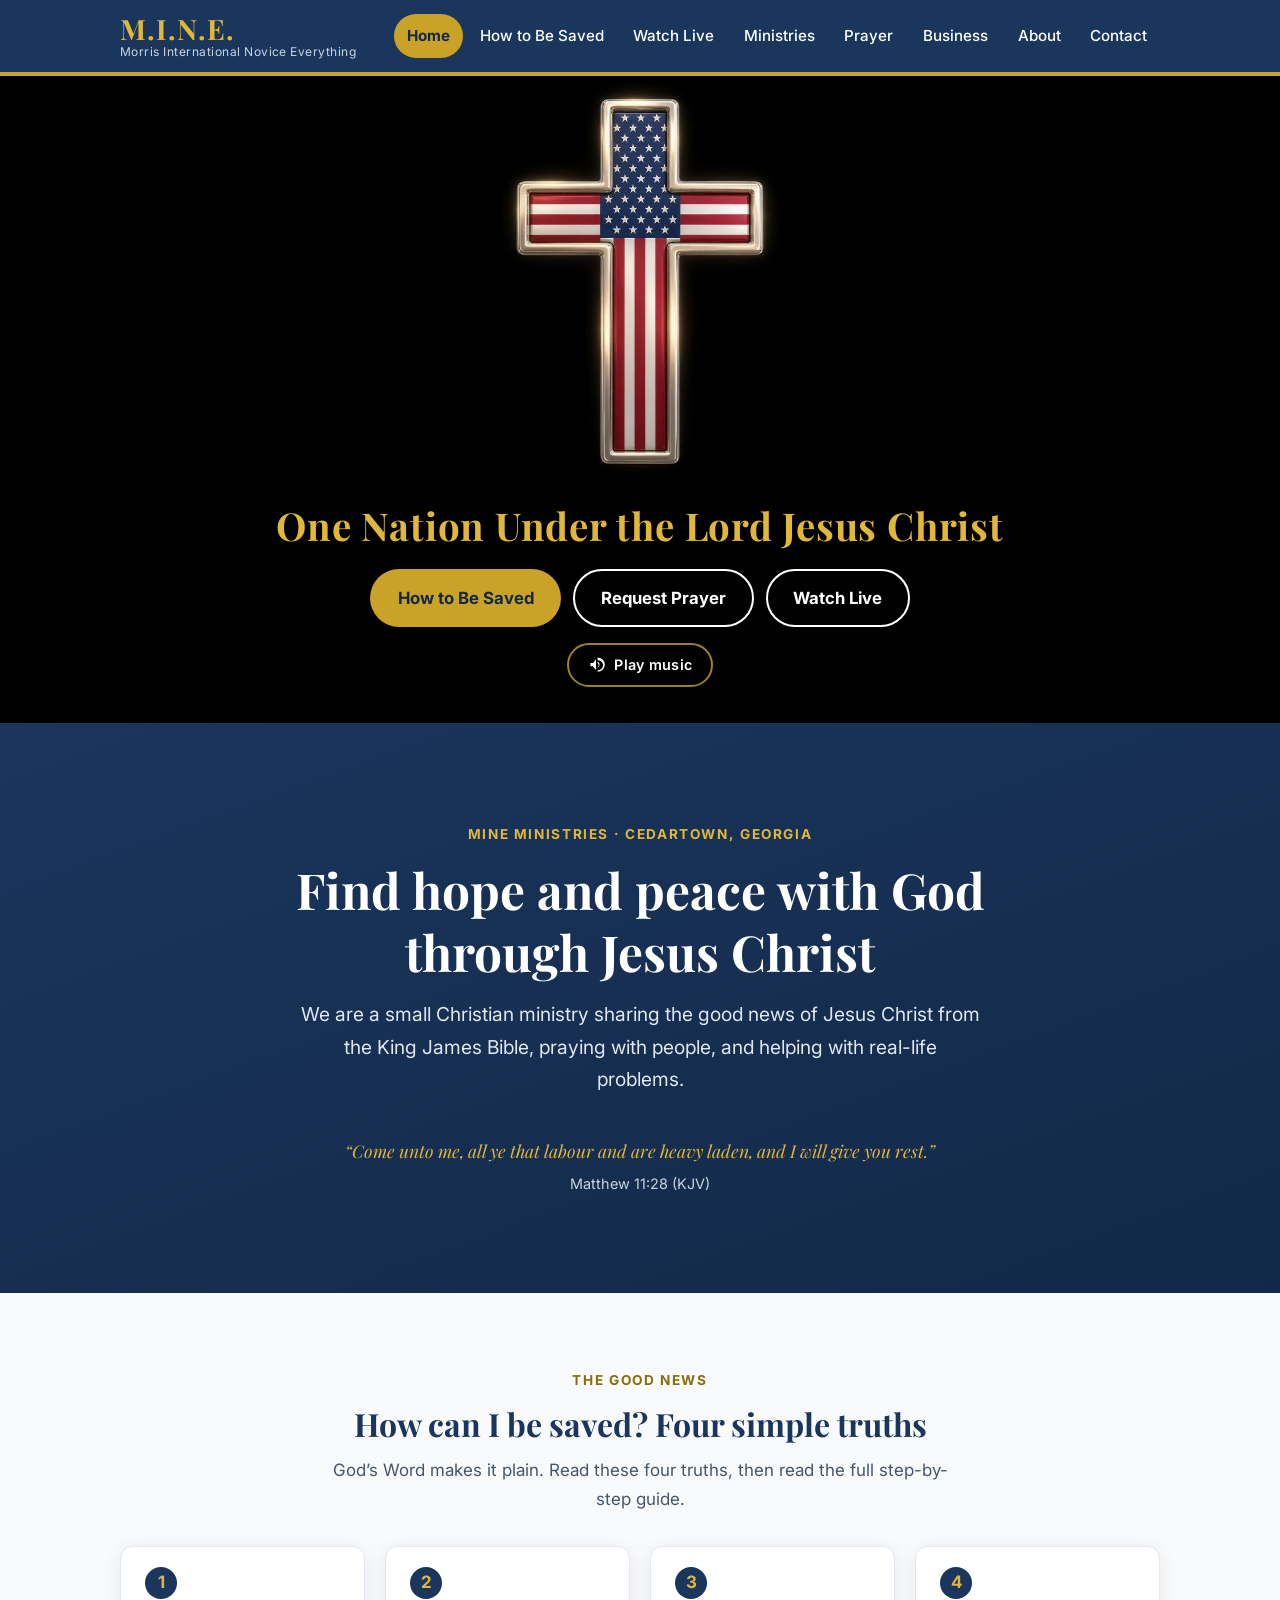
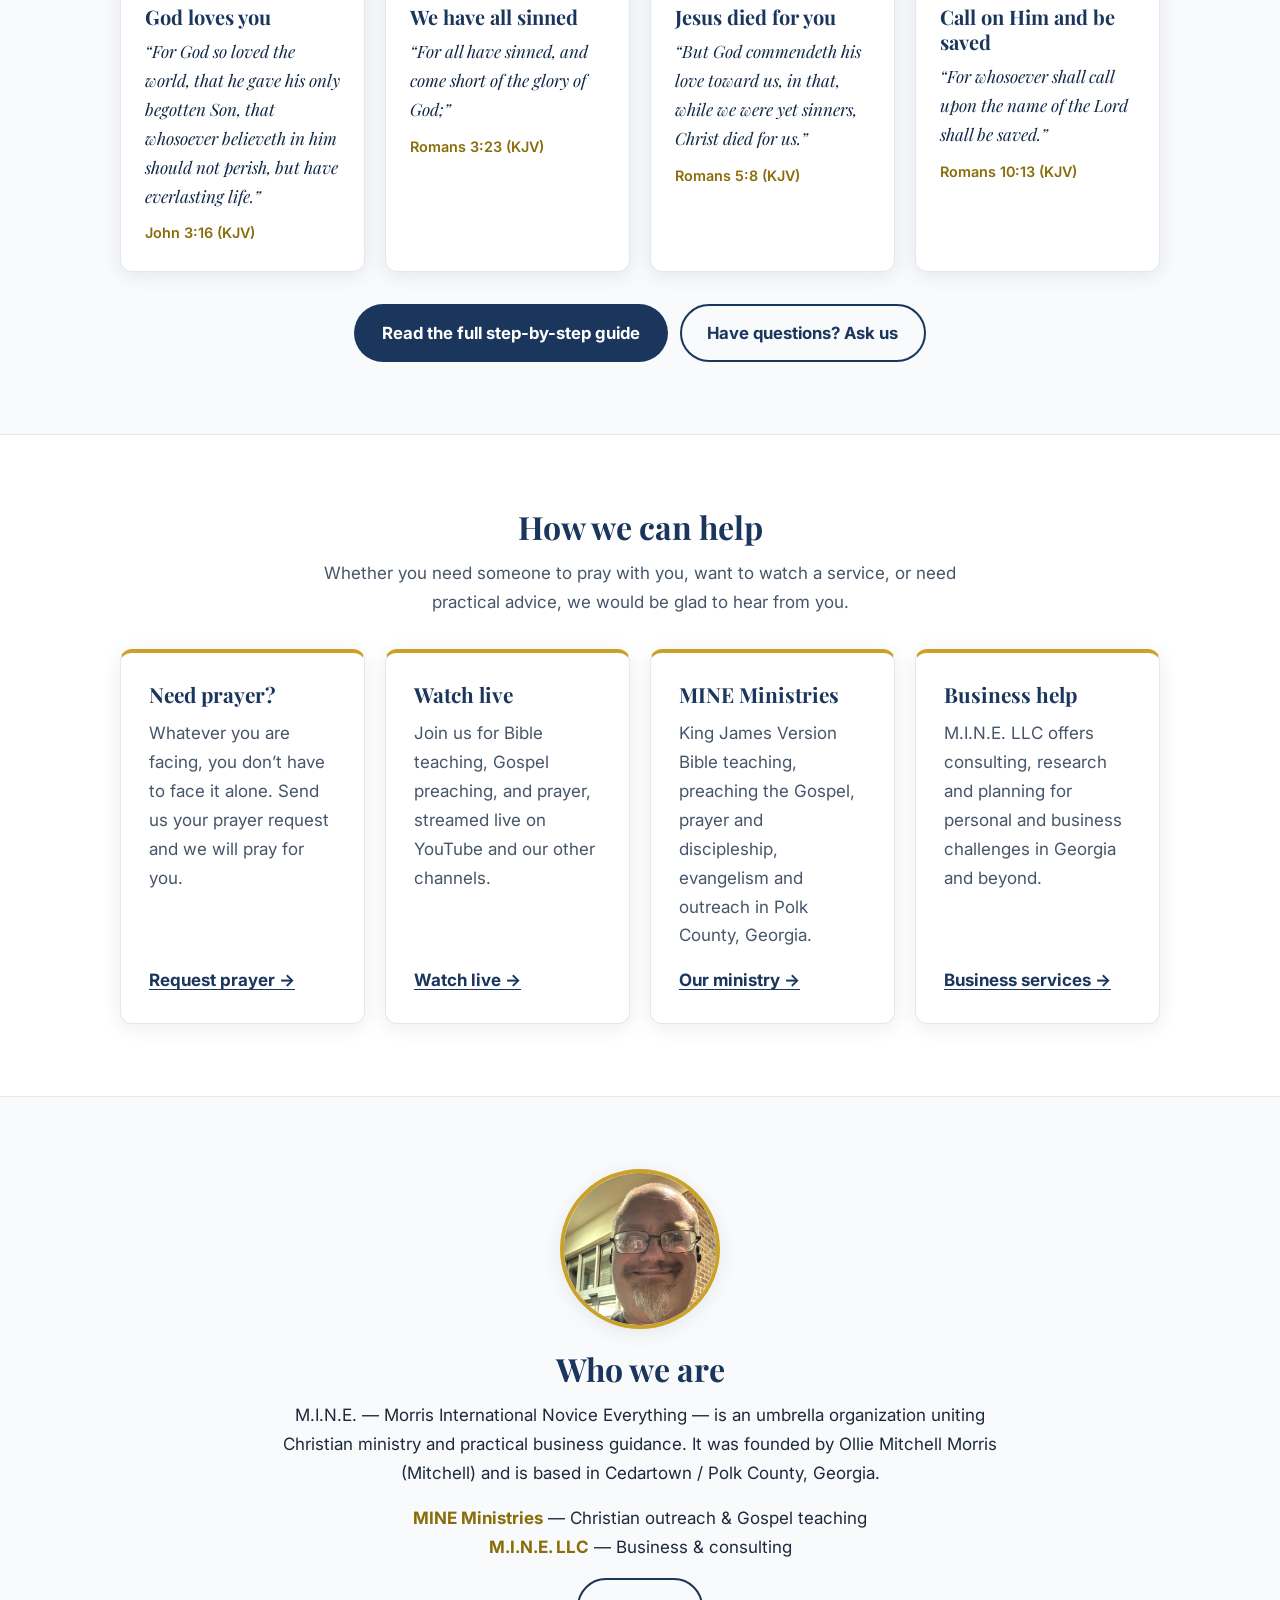
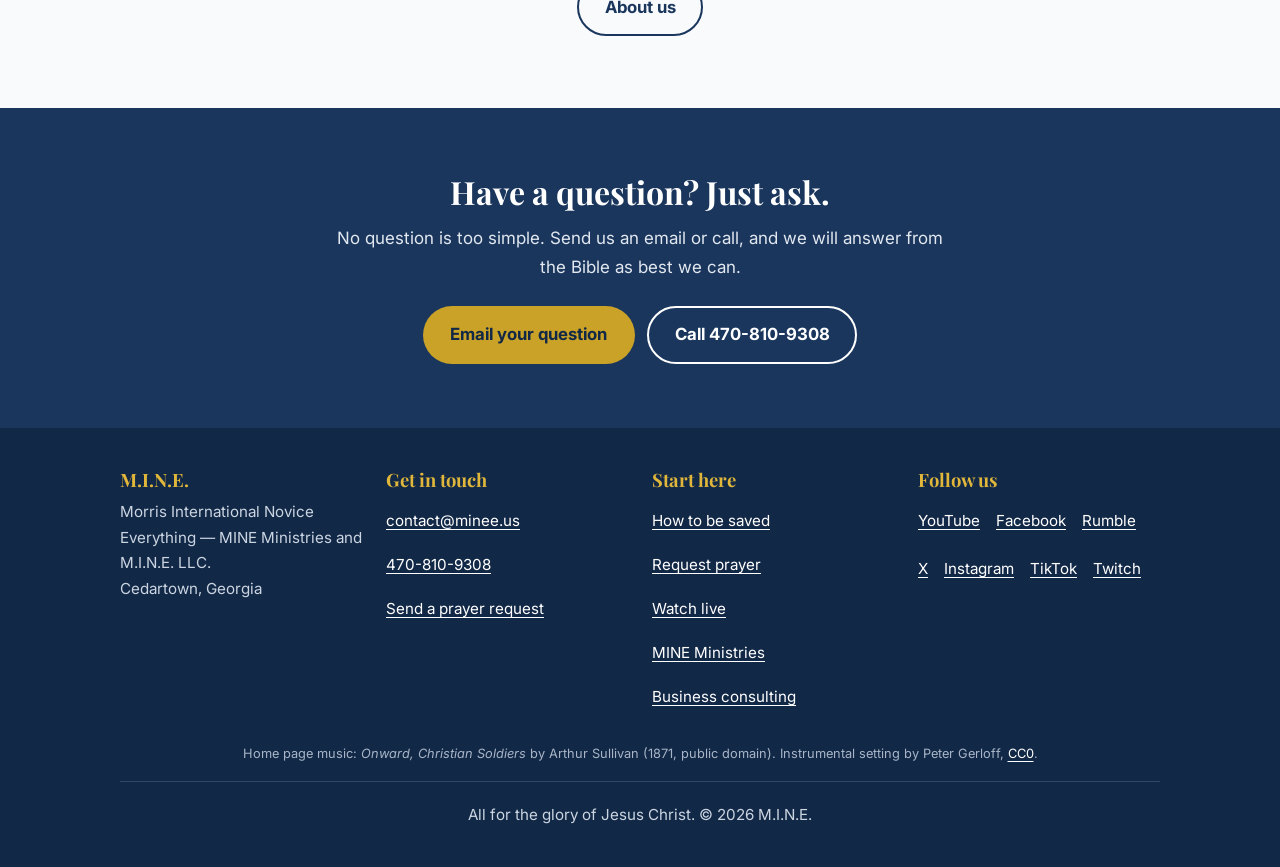
==== commit 04439435: "Home: CTAs above the fold, Good News section; faster loading, structured data, footer social links (" ====
--- a/index.html
+++ b/index.html
@@ -4,7 +4,7 @@
   <meta charset="UTF-8">
   <meta name="viewport" content="width=device-width, initial-scale=1.0">
   <title>M.I.N.E. — Find Hope and Peace with God | Morris International Novice Everything</title>
-  <meta name="description" content="M.I.N.E. shares the Gospel of Jesus Christ from the King James Bible, prays with people, and offers practical business help from Cedartown, Georgia. Learn how to be saved or send a prayer request.">
+  <meta name="description" content="Learn how to be saved from the King James Bible, send a prayer request, and watch MINE Ministries live. A Christian ministry in Cedartown, Georgia, sharing the Gospel of Jesus Christ.">
   <link rel="canonical" href="https://www.minee.us/">
   <meta name="theme-color" content="#1a365d">
   <link rel="icon" href="favicon.svg" type="image/svg+xml">
@@ -12,24 +12,29 @@
   <meta property="og:type" content="website">
   <meta property="og:site_name" content="M.I.N.E.">
   <meta property="og:title" content="M.I.N.E. — Find Hope and Peace with God | Morris International Novice Everything">
-  <meta property="og:description" content="M.I.N.E. shares the Gospel of Jesus Christ from the King James Bible, prays with people, and offers practical business help from Cedartown, Georgia. Learn how to be saved or send a prayer request.">
+  <meta property="og:description" content="Learn how to be saved from the King James Bible, send a prayer request, and watch MINE Ministries live. A Christian ministry in Cedartown, Georgia, sharing the Gospel of Jesus Christ.">
   <meta property="og:url" content="https://www.minee.us/">
   <meta name="twitter:card" content="summary">
   <meta name="twitter:title" content="M.I.N.E. — Find Hope and Peace with God | Morris International Novice Everything">
-  <meta name="twitter:description" content="M.I.N.E. shares the Gospel of Jesus Christ from the King James Bible, prays with people, and offers practical business help from Cedartown, Georgia. Learn how to be saved or send a prayer request.">
-
+  <meta name="twitter:description" content="Learn how to be saved from the King James Bible, send a prayer request, and watch MINE Ministries live. A Christian ministry in Cedartown, Georgia, sharing the Gospel of Jesus Christ.">
+
+  <link rel="preload" as="image" href="images/flag-cross.svg" fetchpriority="high">
   <link rel="preconnect" href="https://fonts.googleapis.com">
   <link rel="preconnect" href="https://fonts.gstatic.com" crossorigin>
-  <link href="https://fonts.googleapis.com/css2?family=Inter:wght@400;500;600;700&family=Playfair+Display:ital,wght@0,700;1,400&display=swap" rel="stylesheet">
-  <link rel="stylesheet" href="styles.css">
+  <link rel="preload" as="style" href="https://fonts.googleapis.com/css2?family=Inter:wght@400;500;600;700&family=Playfair+Display:ital,wght@0,700;1,400&display=swap">
+  <link rel="stylesheet" href="https://fonts.googleapis.com/css2?family=Inter:wght@400;500;600;700&family=Playfair+Display:ital,wght@0,700;1,400&display=swap" media="print" onload="this.media='all'">
+  <noscript><link rel="stylesheet" href="https://fonts.googleapis.com/css2?family=Inter:wght@400;500;600;700&family=Playfair+Display:ital,wght@0,700;1,400&display=swap"></noscript>
+  <style>:root{--navy:#1a365d;--navy-dark:#122847;--gold:#c9a227;--gold-light:#e0b73a;--gold-text:#8a6d0b;--light:#f8fafc;--cream:#fbf8ef;--text:#1e293b;--muted:#475569;--border:#e2e8f0;--radius:12px;--shadow:0 4px 20px rgba(15,23,42,0.08);--max:1080px}*,*::before,*::after{box-sizing:border-box}html{scroll-behavior:smooth}@media (prefers-reduced-motion:reduce){html{scroll-behavior:auto}*,*::before,*::after{transition:none !important}}body{margin:0;font-family:'Inter',system-ui,-apple-system,'Segoe UI',Roboto,sans-serif;font-size:1.0625rem;line-height:1.7;color:var(--text);background:var(--light)}h1,h2,h3{font-family:'Playfair Display',Georgia,'Times New Roman',serif;color:var(--navy);line-height:1.25;margin:0 0 0.75rem}h1{font-size:clamp(2rem,5vw,3.1rem)}h2{font-size:clamp(1.5rem,3.5vw,2rem)}h3{font-size:1.3rem}p{margin:0 0 1rem}a{color:var(--navy);text-underline-offset:3px}a:hover{color:var(--gold-text)}:focus-visible{outline:3px solid var(--gold);outline-offset:3px;border-radius:4px}.skip-link{position:absolute;left:1rem;top:-100px;background:var(--gold);color:var(--navy-dark);padding:0.6rem 1rem;border-radius:8px;font-weight:700;z-index:100}.skip-link:focus{top:1rem}.container{max-width:var(--max);margin:0 auto;padding:0 1.25rem}.narrow{max-width:760px}.site-header{background:var(--navy);color:#fff;border-bottom:4px solid var(--gold);position:sticky;top:0;z-index:50}.header-inner{display:flex;align-items:center;justify-content:space-between;gap:1rem;min-height:72px}.logo{display:flex;flex-direction:column;color:#fff;text-decoration:none;line-height:1.1}.logo:hover{color:#fff}.logo-mark{font-family:'Playfair Display',Georgia,serif;font-size:1.75rem;font-weight:700;letter-spacing:1px;color:var(--gold-light)}.logo-sub{font-size:0.75rem;letter-spacing:0.04em;color:#cbd5e1}.nav-toggle{display:none;align-items:center;gap:0.5rem;background:transparent;color:#fff;border:2px solid rgba(255,255,255,0.5);border-radius:8px;padding:0.55rem 0.9rem;min-height:48px;font:inherit;font-weight:600;cursor:pointer}.nav-toggle-bars,.nav-toggle-bars::before,.nav-toggle-bars::after{display:block;width:20px;height:2px;background:currentColor;position:relative}.nav-toggle-bars::before,.nav-toggle-bars::after{content:"";position:absolute;left:0}.nav-toggle-bars::before{top:-6px}.nav-toggle-bars::after{top:6px}.site-nav ul{list-style:none;margin:0;padding:0;display:flex;flex-wrap:wrap;gap:0.25rem}.site-nav a{display:flex;align-items:center;min-height:44px;padding:0.4rem 0.8rem;color:#fff;text-decoration:none;font-weight:500;font-size:0.95rem;border-radius:999px}.site-nav a:hover{background:rgba(255,255,255,0.12);color:#fff}.site-nav a[aria-current="page"]{background:var(--gold);color:var(--navy-dark);font-weight:700}@media (max-width:1000px){.js .nav-toggle{display:inline-flex}.js .site-nav{display:none;width:100%;padding-bottom:1rem}.js .site-nav.open{display:block}.header-inner{flex-wrap:wrap}.logo{flex:1 1 0;min-width:0}.logo-sub{font-size:0.7rem}.site-nav ul{flex-direction:column;gap:0.25rem}.site-nav a{min-height:48px;border-radius:8px;font-size:1.05rem;padding:0.6rem 1rem}html:not(.js) .site-nav{width:100%;padding-bottom:1rem}html:not(.js) .site-nav ul{flex-direction:row}}.intro{background:#000;text-align:center;padding:0 1rem clamp(1.25rem,3vw,2rem)}.intro-video{display:block;width:100%;max-width:1100px;height:auto;max-height:60vh;aspect-ratio:16 / 9;object-fit:contain;margin:0 auto;background:#000}.intro-title{font-family:'Playfair Display',Georgia,serif;font-weight:700;font-size:clamp(1.35rem,4vw,2.4rem);line-height:1.3;letter-spacing:0.02em;color:var(--gold-light);margin:0.7rem 0 0}.intro-music-btn{display:inline-flex;align-items:center;justify-content:center;gap:0.45rem;min-height:44px;margin:0.85rem auto 0;padding:0.45rem 1.15rem;border:2px solid var(--gold-light);border-radius:999px;background:var(--navy);color:#fff;font-family:'Inter',system-ui,sans-serif;font-size:0.95rem;font-weight:600;letter-spacing:0.02em;cursor:pointer}.intro-music-btn:hover{background:var(--navy-dark);color:#fff}.intro-music-btn:focus-visible{outline:3px solid var(--gold-light);outline-offset:3px}.intro-music-btn.is-playing{background:var(--gold);border-color:var(--gold);color:var(--navy-dark)}.intro-music-btn.is-playing:hover{background:var(--gold-light);border-color:var(--gold-light);color:var(--navy-dark)}.intro-music-btn:disabled{opacity:0.85;cursor:wait}.intro-music-btn svg{width:1.2rem;height:1.2rem;flex-shrink:0;fill:currentColor}.intro-music-btn .icon-pause{display:none}.intro-music-btn.is-playing .icon-play{display:none}.intro-music-btn.is-playing .icon-pause{display:block}.intro-music-credit{margin:0.5rem auto 0;max-width:40rem;font-size:0.78rem;line-height:1.45;color:#94a3b8}.intro-music-credit cite{font-style:italic;color:#cbd5e1}.intro-music-credit a{color:#cbd5e1}.intro-music-credit a:hover{color:var(--gold-light)}.hero{background:linear-gradient(160deg,var(--navy) 0%,var(--navy-dark) 100%);color:#fff;padding:clamp(3rem,8vw,6rem) 0;text-align:center}.hero h1{color:#fff;max-width:820px;margin:0 auto 1rem}.hero .lead{font-size:1.2rem;color:#e2e8f0;max-width:680px;margin:0 auto 2rem}.hero .verse{font-family:'Playfair Display',Georgia,serif;font-style:italic;color:var(--gold-light);max-width:640px;margin:2.5rem auto 0;font-size:1.1rem}.hero .verse cite{display:block;font-style:normal;font-family:'Inter',sans-serif;font-size:0.9rem;color:#cbd5e1;margin-top:0.4rem}.eyebrow{display:inline-block;font-size:0.85rem;font-weight:700;letter-spacing:0.12em;text-transform:uppercase;color:var(--gold-light);margin-bottom:0.75rem}.page-hero{background:var(--navy);color:#fff;padding:clamp(2.5rem,6vw,4rem) 0;text-align:center}.page-hero h1{color:#fff;margin-bottom:0.5rem}.page-hero p{color:#e2e8f0;font-size:1.15rem;max-width:680px;margin:0 auto}.btn-row{display:flex;flex-wrap:wrap;gap:0.75rem;justify-content:center}.btn{display:inline-flex;align-items:center;justify-content:center;min-height:52px;padding:0.8rem 1.6rem;border-radius:999px;font-weight:700;font-size:1.05rem;text-decoration:none;border:2px solid transparent;transition:transform 0.15s,background 0.15s}.btn:hover{transform:translateY(-1px)}.btn-primary{background:var(--gold);color:var(--navy-dark)}.btn-primary:hover{background:var(--gold-light);color:var(--navy-dark)}.btn-outline{border-color:#fff;color:#fff}.btn-outline:hover{background:rgba(255,255,255,0.12);color:#fff}.btn-navy{background:var(--navy);color:#fff}.btn-navy:hover{background:var(--navy-dark);color:#fff}.btn-outline-navy{border-color:var(--navy);color:var(--navy)}.btn-outline-navy:hover{background:var(--navy);color:#fff}.section{padding:clamp(2.5rem,6vw,4.5rem) 0}.section-alt{background:#fff;border-top:1px solid var(--border);border-bottom:1px solid var(--border)}.section-title{text-align:center;margin-bottom:2rem}.section-title p{color:var(--muted);max-width:640px;margin:0 auto}.cards{display:grid;grid-template-columns:repeat(auto-fit,minmax(240px,1fr));gap:1.25rem}.card{background:#fff;border:1px solid var(--border);border-top:4px solid var(--gold);border-radius:var(--radius);padding:1.75rem;box-shadow:var(--shadow);display:flex;flex-direction:column}.card p{color:var(--muted)}.card .card-link{margin-top:auto;font-weight:700;color:var(--navy)}.card .card-link:hover{color:var(--gold-text)}.panel{background:#fff;border:1px solid var(--border);border-radius:var(--radius);padding:clamp(1.5rem,4vw,2.5rem);box-shadow:var(--shadow);margin-bottom:1.5rem}.panel.cream{background:var(--cream)}.label-gold{color:var(--gold-text);font-weight:700}ul.check{list-style:none;padding:0;margin:0 0 1rem}ul.check li{position:relative;padding-left:1.75rem;margin-bottom:0.5rem}ul.check li::before{content:"✝";position:absolute;left:0;color:var(--gold-text);font-weight:700}img{max-width:100%;height:auto}.avatar{display:block;width:160px;height:160px;margin:0 auto 1.25rem;border-radius:50%;object-fit:cover;border:4px solid var(--gold);box-shadow:var(--shadow)}.portrait{float:right;width:min(280px,42%);margin:0 0 1rem 1.5rem}.portrait img{display:block;width:100%;height:auto;border-radius:var(--radius);border:4px solid var(--gold);box-shadow:var(--shadow)}.portrait figcaption{font-size:0.85rem;color:var(--muted);text-align:center;margin-top:0.4rem}.panel::after{content:"";display:table;clear:both}@media (max-width:600px){.portrait{float:none;width:min(320px,100%);margin:0 auto 1.25rem}}.steps{counter-reset:step;display:grid;gap:1.25rem}.step{position:relative;background:#fff;border:1px solid var(--border);border-radius:var(--radius);padding:1.75rem 1.75rem 1.5rem 4.75rem;box-shadow:var(--shadow)}.step::before{counter-increment:step;content:counter(step);position:absolute;left:1.5rem;top:1.6rem;width:2.25rem;height:2.25rem;border-radius:50%;background:var(--navy);color:var(--gold-light);font-weight:700;display:flex;align-items:center;justify-content:center}.step h2{font-size:1.45rem}blockquote.scripture{margin:1rem 0;padding:1rem 1.25rem;background:var(--cream);border-left:4px solid var(--gold);border-radius:0 8px 8px 0;font-family:'Playfair Display',Georgia,serif;font-style:italic;font-weight:400;font-size:1.15rem;color:var(--navy-dark)}blockquote.scripture p{margin:0}blockquote.scripture cite{display:block;margin-top:0.4rem;font-family:'Inter',sans-serif;font-style:normal;font-size:0.9rem;font-weight:600;color:var(--gold-text)}.prayer-box{background:var(--navy);color:#fff;border-radius:var(--radius);padding:clamp(1.5rem,4vw,2.5rem);margin:2rem 0}.prayer-box h2{color:#fff}.prayer-box p.note{color:#cbd5e1;font-size:0.95rem}.prayer-box .prayer-text{font-family:'Playfair Display',Georgia,serif;font-style:italic;font-size:1.15rem;border-left:4px solid var(--gold);padding-left:1.25rem;margin:1.25rem 0;color:#fff}.cta-band{background:var(--navy);color:#fff;text-align:center;padding:clamp(2.5rem,6vw,4rem) 0}.cta-band h2{color:#fff}.cta-band p{color:#e2e8f0;max-width:620px;margin:0 auto 1.5rem}.video-frame{position:relative;width:100%;aspect-ratio:16 / 9;background:var(--navy-dark);border:4px solid var(--gold);border-radius:var(--radius);overflow:hidden;box-shadow:var(--shadow)}.video-frame iframe{position:absolute;inset:0;width:100%;height:100%;border:0}.video-placeholder{position:absolute;inset:0;display:flex;flex-direction:column;align-items:center;justify-content:center;text-align:center;padding:1rem;color:#e2e8f0}.video-placeholder p{margin:0 0 0.4rem}.video-placeholder-title{font-family:'Playfair Display',Georgia,serif;font-size:clamp(1.2rem,3vw,1.6rem);color:var(--gold-light)}.social-links{list-style:none;padding:0;margin:0;display:grid;grid-template-columns:repeat(auto-fit,minmax(220px,1fr));gap:0.5rem 1rem}.social-links a{display:flex;align-items:center;min-height:48px;padding:0.5rem 1rem;border:1px solid var(--border);border-left:4px solid var(--gold);border-radius:8px;background:#fff;font-weight:600;text-decoration:none}.social-links a:hover{background:var(--cream);color:var(--navy)}.contact-list{list-style:none;padding:0;margin:0;display:grid;gap:1rem}.contact-list li{display:flex;flex-direction:column}.contact-list .k{font-size:0.85rem;font-weight:700;text-transform:uppercase;letter-spacing:0.08em;color:var(--gold-text)}.contact-list a,.contact-list .v{font-size:1.25rem;font-weight:600;color:var(--navy);word-break:break-word}.contact-list a{display:inline-flex;min-height:44px;align-items:center}.site-footer{background:var(--navy-dark);color:#cbd5e1;padding:2.5rem 0 1.5rem;font-size:0.95rem}.footer-grid{display:grid;grid-template-columns:repeat(auto-fit,minmax(220px,1fr));gap:1.5rem;margin-bottom:1.5rem}.site-footer h2{color:var(--gold-light);font-size:1.15rem;margin-bottom:0.5rem}.site-footer a{color:#fff}.site-footer a:hover{color:var(--gold-light)}.site-footer ul{list-style:none;padding:0;margin:0}.site-footer li a{display:inline-flex;min-height:36px;align-items:center}.footer-bottom{border-top:1px solid rgba(255,255,255,0.15);padding-top:1.25rem;text-align:center;color:#cbd5e1}.center{text-align:center}.mt-2{margin-top:2rem}.small{font-size:0.95rem;color:var(--muted)}@media (max-width:600px){body{font-size:1rem}.step{padding:4.25rem 1.25rem 1.25rem}.step::before{left:1.25rem;top:1.25rem}.btn{width:100%}.intro-music-btn{width:auto}}.intro{padding-bottom:clamp(1.5rem,4vw,2.25rem)}.intro-video{max-height:46vh}.intro-ctas{margin:1.1rem auto 0;max-width:760px}.intro .intro-music-btn{background:transparent;border-color:rgba(224,183,58,0.7);font-size:0.9rem;min-height:44px;margin-top:1rem}.intro .intro-music-btn:hover{background:rgba(255,255,255,0.08)}.intro .intro-music-btn.is-playing{background:var(--gold);border-color:var(--gold);color:var(--navy-dark)}.music-credit{text-align:center;font-size:0.8rem;color:#a8b5c7;margin:0 0 1rem}.music-credit cite{font-style:italic}.eyebrow-dark{color:var(--gold-text)}.truths{list-style:none;counter-reset:truth;padding:0;margin:0;display:grid;grid-template-columns:repeat(auto-fit,minmax(230px,1fr));gap:1.25rem}.truth{counter-increment:truth;position:relative;background:#fff;border:1px solid var(--border);border-radius:var(--radius);box-shadow:var(--shadow);padding:3.6rem 1.5rem 1.5rem}.truth::before{content:counter(truth);position:absolute;top:1.25rem;left:1.5rem;width:2rem;height:2rem;border-radius:50%;background:var(--navy);color:var(--gold-light);font-weight:700;display:flex;align-items:center;justify-content:center}.truth h3{font-size:1.25rem;margin-bottom:0.5rem}.truth p{font-family:'Playfair Display',Georgia,serif;font-style:italic;color:var(--navy-dark);margin-bottom:0.5rem}.truth cite{font-style:normal;font-size:0.9rem;font-weight:600;color:var(--gold-text)}.prayer-form{display:grid;gap:0.5rem;max-width:560px;margin:1.5rem auto 0}.prayer-form label{font-weight:700;color:var(--navy);margin-top:0.5rem}.prayer-form .optional{font-weight:400;color:var(--muted)}.prayer-form input,.prayer-form textarea{font:inherit;width:100%;padding:0.75rem 0.9rem;min-height:48px;border:2px solid #94a3b8;border-radius:8px;background:#fff;color:var(--text)}.prayer-form input:focus,.prayer-form textarea:focus{border-color:var(--navy);outline:3px solid var(--gold);outline-offset:1px}.prayer-form textarea{resize:vertical;min-height:140px}.prayer-form .btn{margin-top:1rem;width:100%;border:0;cursor:pointer;font-family:inherit}.live-facade{position:absolute;inset:0;width:100%;height:100%;border:0;cursor:pointer;background:radial-gradient(circle at 50% 40%,#24477a 0%,var(--navy-dark) 70%);color:#fff;display:flex;flex-direction:column;align-items:center;justify-content:center;gap:0.5rem;font:inherit;padding:1rem;text-align:center}.live-play{width:76px;height:76px;border-radius:50%;background:var(--gold);display:flex;align-items:center;justify-content:center;box-shadow:0 6px 24px rgba(0,0,0,.35);transition:transform .15s}.live-play svg{width:40px;height:40px;fill:var(--navy-dark);margin-left:4px}.live-facade:hover .live-play{transform:scale(1.06)}.live-facade-title{font-family:'Playfair Display',Georgia,serif;font-size:clamp(1.2rem,3vw,1.6rem);font-weight:700;color:var(--gold-light)}.live-facade-sub{font-size:0.95rem;color:#cbd5e1}.footer-social{display:flex;flex-wrap:wrap;gap:0.25rem 1rem}.site-footer li a{min-height:44px}@media (max-width:600px){.intro-video{max-height:none}.intro-ctas{gap:0.6rem;max-width:360px}.intro-ctas .btn{min-height:50px;padding:0.7rem 1.2rem}.hero{padding:2.5rem 0}.truth{padding:3.4rem 1.25rem 1.25rem}}</style>
   <script>document.documentElement.classList.add('js');</script>
+  <script type="application/ld+json">{"@context": "https://schema.org", "@type": "Organization", "@id": "https://www.minee.us/#org", "name": "M.I.N.E. (Morris International Novice Everything)", "alternateName": ["MINE Ministries", "M.I.N.E. LLC"], "url": "https://www.minee.us/", "logo": "https://www.minee.us/favicon.svg", "email": "contact@minee.us", "telephone": "+1-470-810-9308", "founder": {"@type": "Person", "name": "Ollie Mitchell Morris"}, "address": {"@type": "PostalAddress", "addressLocality": "Cedartown", "addressRegion": "GA", "addressCountry": "US"}, "areaServed": "Polk County, Georgia", "sameAs": ["https://www.youtube.com/channel/UC8Uq012OZdbeGq6fk_z5RRQ", "https://www.facebook.com/359092750619636", "https://rumble.com/user/M6977M", "https://x.com/777Jesus2019", "https://www.instagram.com/4.king.jesus", "https://vm.tiktok.com/ZThKaVoeJ/", "https://www.twitch.tv/mm6977"]}</script>
+  <script type="application/ld+json">{"@context": "https://schema.org", "@type": "WebSite", "name": "M.I.N.E.", "url": "https://www.minee.us/", "publisher": {"@id": "https://www.minee.us/#org"}}</script>
 </head>
 <body>
   <a class="skip-link" href="#main">Skip to main content</a>
 
   <header class="site-header">
     <div class="container header-inner">
-      <a class="logo" href="index.html" aria-label="M.I.N.E. home">
+      <a class="logo" href="index.html">
         <span class="logo-mark">M.I.N.E.</span>
         <span class="logo-sub">Morris International Novice Everything</span>
       </a>
@@ -56,6 +61,11 @@
     <section class="intro" aria-labelledby="intro-title">
       <video id="intro-video" class="intro-video" width="848" height="480" muted loop playsinline autoplay preload="none" poster="images/flag-cross.svg" aria-hidden="true"></video>
       <p id="intro-title" class="intro-title">One Nation Under the Lord Jesus Christ</p>
+      <div class="btn-row intro-ctas">
+        <a class="btn btn-primary" href="saved.html">How to Be Saved</a>
+        <a class="btn btn-outline" href="prayer.html">Request Prayer</a>
+        <a class="btn btn-outline" href="live.html">Watch Live</a>
+      </div>
       <button type="button" class="intro-music-btn" id="intro-music-btn" aria-pressed="false" aria-label="Play music: Onward, Christian Soldiers">
         <svg class="icon-play" viewBox="0 0 24 24" aria-hidden="true" focusable="false">
           <path d="M3 10v4h3.2L10 18.8V5.2L6.2 10H3zm11.5 2a4.5 4.5 0 0 0-2.5-4v2.18c.85.49 1.4 1.4 1.4 2.42s-.55 1.93-1.4 2.42V16a4.5 4.5 0 0 0 2.5-4zm-2.5-7v1.55A7.5 7.5 0 0 1 19 12a7.5 7.5 0 0 1-7 7.45V21A9 9 0 0 0 21 12a9 9 0 0 0-9-9z"/>
@@ -65,7 +75,6 @@
         </svg>
         <span class="intro-music-label">Play music</span>
       </button>
-      <p class="intro-music-credit">Music: <cite>Onward, Christian Soldiers</cite> by Arthur Sullivan (1871, public domain). Instrumental MIDI setting by Peter Gerloff, <a href="https://creativecommons.org/publicdomain/zero/1.0/">CC0</a>.</p>
       <script src="video/intro.js" defer></script>
     </section>
 
@@ -73,12 +82,7 @@
       <div class="container">
         <span class="eyebrow">MINE Ministries · Cedartown, Georgia</span>
         <h1 id="hero-title">Find hope and peace with God through Jesus Christ</h1>
-        <p class="lead">We are a small Christian ministry and business sharing the good news of Jesus Christ from the King James Bible, praying with people, and helping with real-life problems.</p>
-        <div class="btn-row">
-          <a class="btn btn-primary" href="saved.html">How to Be Saved</a>
-          <a class="btn btn-outline" href="prayer.html">Request Prayer</a>
-          <a class="btn btn-outline" href="live.html">Watch Live</a>
-        </div>
+        <p class="lead">We are a small Christian ministry sharing the good news of Jesus Christ from the King James Bible, praying with people, and helping with real-life problems.</p>
         <blockquote class="verse">
           “Come unto me, all ye that labour and are heavy laden, and I will give you rest.”
           <cite>Matthew 11:28 (KJV)</cite>
@@ -86,17 +90,58 @@
       </div>
     </section>
 
-    <section class="section" aria-labelledby="how-title">
+    <section class="section" aria-labelledby="gospel-title">
+      <div class="container">
+        <div class="section-title">
+          <span class="eyebrow eyebrow-dark">The Good News</span>
+          <h2 id="gospel-title">How can I be saved? Four simple truths</h2>
+          <p>God’s Word makes it plain. Read these four truths, then read the full step-by-step guide.</p>
+        </div>
+        <ol class="truths">
+          <li class="truth">
+            <h3>God loves you</h3>
+            <p>“For God so loved the world, that he gave his only begotten Son, that whosoever believeth in him should not perish, but have everlasting life.”</p>
+            <cite>John 3:16 (KJV)</cite>
+          </li>
+          <li class="truth">
+            <h3>We have all sinned</h3>
+            <p>“For all have sinned, and come short of the glory of God;”</p>
+            <cite>Romans 3:23 (KJV)</cite>
+          </li>
+          <li class="truth">
+            <h3>Jesus died for you</h3>
+            <p>“But God commendeth his love toward us, in that, while we were yet sinners, Christ died for us.”</p>
+            <cite>Romans 5:8 (KJV)</cite>
+          </li>
+          <li class="truth">
+            <h3>Call on Him and be saved</h3>
+            <p>“For whosoever shall call upon the name of the Lord shall be saved.”</p>
+            <cite>Romans 10:13 (KJV)</cite>
+          </li>
+        </ol>
+        <div class="btn-row mt-2">
+          <a class="btn btn-navy" href="saved.html">Read the full step-by-step guide</a>
+          <a class="btn btn-outline-navy" href="mailto:contact@minee.us?subject=Questions%20about%20salvation">Have questions? Ask us</a>
+        </div>
+      </div>
+    </section>
+
+    <section class="section section-alt" aria-labelledby="how-title">
       <div class="container">
         <div class="section-title">
           <h2 id="how-title">How we can help</h2>
-          <p>Whether you have questions about God, need someone to pray with you, or need practical advice, we would be glad to hear from you.</p>
+          <p>Whether you need someone to pray with you, want to watch a service, or need practical advice, we would be glad to hear from you.</p>
         </div>
         <div class="cards">
           <article class="card">
-            <h3>Have questions about God?</h3>
-            <p>Learn in plain words what the Bible says about God’s love, our sin, and how Jesus Christ saves everyone who trusts in Him.</p>
-            <a class="card-link" href="saved.html">How to be saved →</a>
+            <h3>Need prayer?</h3>
+            <p>Whatever you are facing, you don’t have to face it alone. Send us your prayer request and we will pray for you.</p>
+            <a class="card-link" href="prayer.html">Request prayer →</a>
+          </article>
+          <article class="card">
+            <h3>Watch live</h3>
+            <p>Join us for Bible teaching, Gospel preaching, and prayer, streamed live on YouTube and our other channels.</p>
+            <a class="card-link" href="live.html">Watch live →</a>
           </article>
           <article class="card">
             <h3>MINE Ministries</h3>
@@ -104,11 +149,6 @@
             <a class="card-link" href="ministries.html">Our ministry →</a>
           </article>
           <article class="card">
-            <h3>Need prayer?</h3>
-            <p>Whatever you are facing, you don’t have to face it alone. Send us your prayer request and we will pray for you.</p>
-            <a class="card-link" href="prayer.html">Request prayer →</a>
-          </article>
-          <article class="card">
             <h3>Business help</h3>
             <p>M.I.N.E. LLC offers consulting, research and planning for personal and business challenges in Georgia and beyond.</p>
             <a class="card-link" href="business.html">Business services →</a>
@@ -117,7 +157,7 @@
       </div>
     </section>
 
-    <section class="section section-alt" aria-labelledby="who-title">
+    <section class="section" aria-labelledby="who-title">
       <div class="container narrow center">
         <img class="avatar" src="images/mitchell-home.svg" width="480" height="480" alt="Ollie Mitchell Morris, founder of M.I.N.E." loading="lazy" decoding="async">
         <h2 id="who-title">Who we are</h2>
@@ -131,10 +171,10 @@
     <section class="cta-band" aria-labelledby="cta-title">
       <div class="container">
         <h2 id="cta-title">Have a question? Just ask.</h2>
-        <p>No question is too simple. Send us an email and we will answer from the Bible as best we can.</p>
+        <p>No question is too simple. Send us an email or call, and we will answer from the Bible as best we can.</p>
         <div class="btn-row">
           <a class="btn btn-primary" href="mailto:contact@minee.us?subject=Questions%20about%20salvation">Email your question</a>
-          <a class="btn btn-outline" href="contact.html">Contact us</a>
+          <a class="btn btn-outline" href="tel:+14708109308">Call 470-810-9308</a>
         </div>
       </div>
     </section>
@@ -159,11 +199,27 @@
           <h2>Start here</h2>
           <ul>
             <li><a href="saved.html">How to be saved</a></li>
+            <li><a href="prayer.html">Request prayer</a></li>
+            <li><a href="live.html">Watch live</a></li>
             <li><a href="ministries.html">MINE Ministries</a></li>
             <li><a href="business.html">Business consulting</a></li>
           </ul>
         </div>
-      </div>
+        <div>
+          <h2>Follow us</h2>
+          <ul class="footer-social">
+            <li><a href="https://www.youtube.com/channel/UC8Uq012OZdbeGq6fk_z5RRQ" target="_blank" rel="noopener">YouTube</a></li>
+            <li><a href="https://www.facebook.com/359092750619636" target="_blank" rel="noopener">Facebook</a></li>
+            <li><a href="https://rumble.com/user/M6977M" target="_blank" rel="noopener">Rumble</a></li>
+            <li><a href="https://x.com/777Jesus2019" target="_blank" rel="noopener">X</a></li>
+            <li><a href="https://www.instagram.com/4.king.jesus" target="_blank" rel="noopener">Instagram</a></li>
+            <li><a href="https://vm.tiktok.com/ZThKaVoeJ/" target="_blank" rel="noopener">TikTok</a></li>
+            <li><a href="https://www.twitch.tv/mm6977" target="_blank" rel="noopener">Twitch</a></li>
+          </ul>
+        </div>
+      </div>
+      <p class="music-credit">Home page music: <cite>Onward, Christian Soldiers</cite> by Arthur Sullivan (1871, public domain). Instrumental setting by Peter Gerloff, <a href="https://creativecommons.org/publicdomain/zero/1.0/">CC0</a>.</p>
+
       <p class="footer-bottom">All for the glory of Jesus Christ. &copy; 2026 M.I.N.E.</p>
     </div>
   </footer>
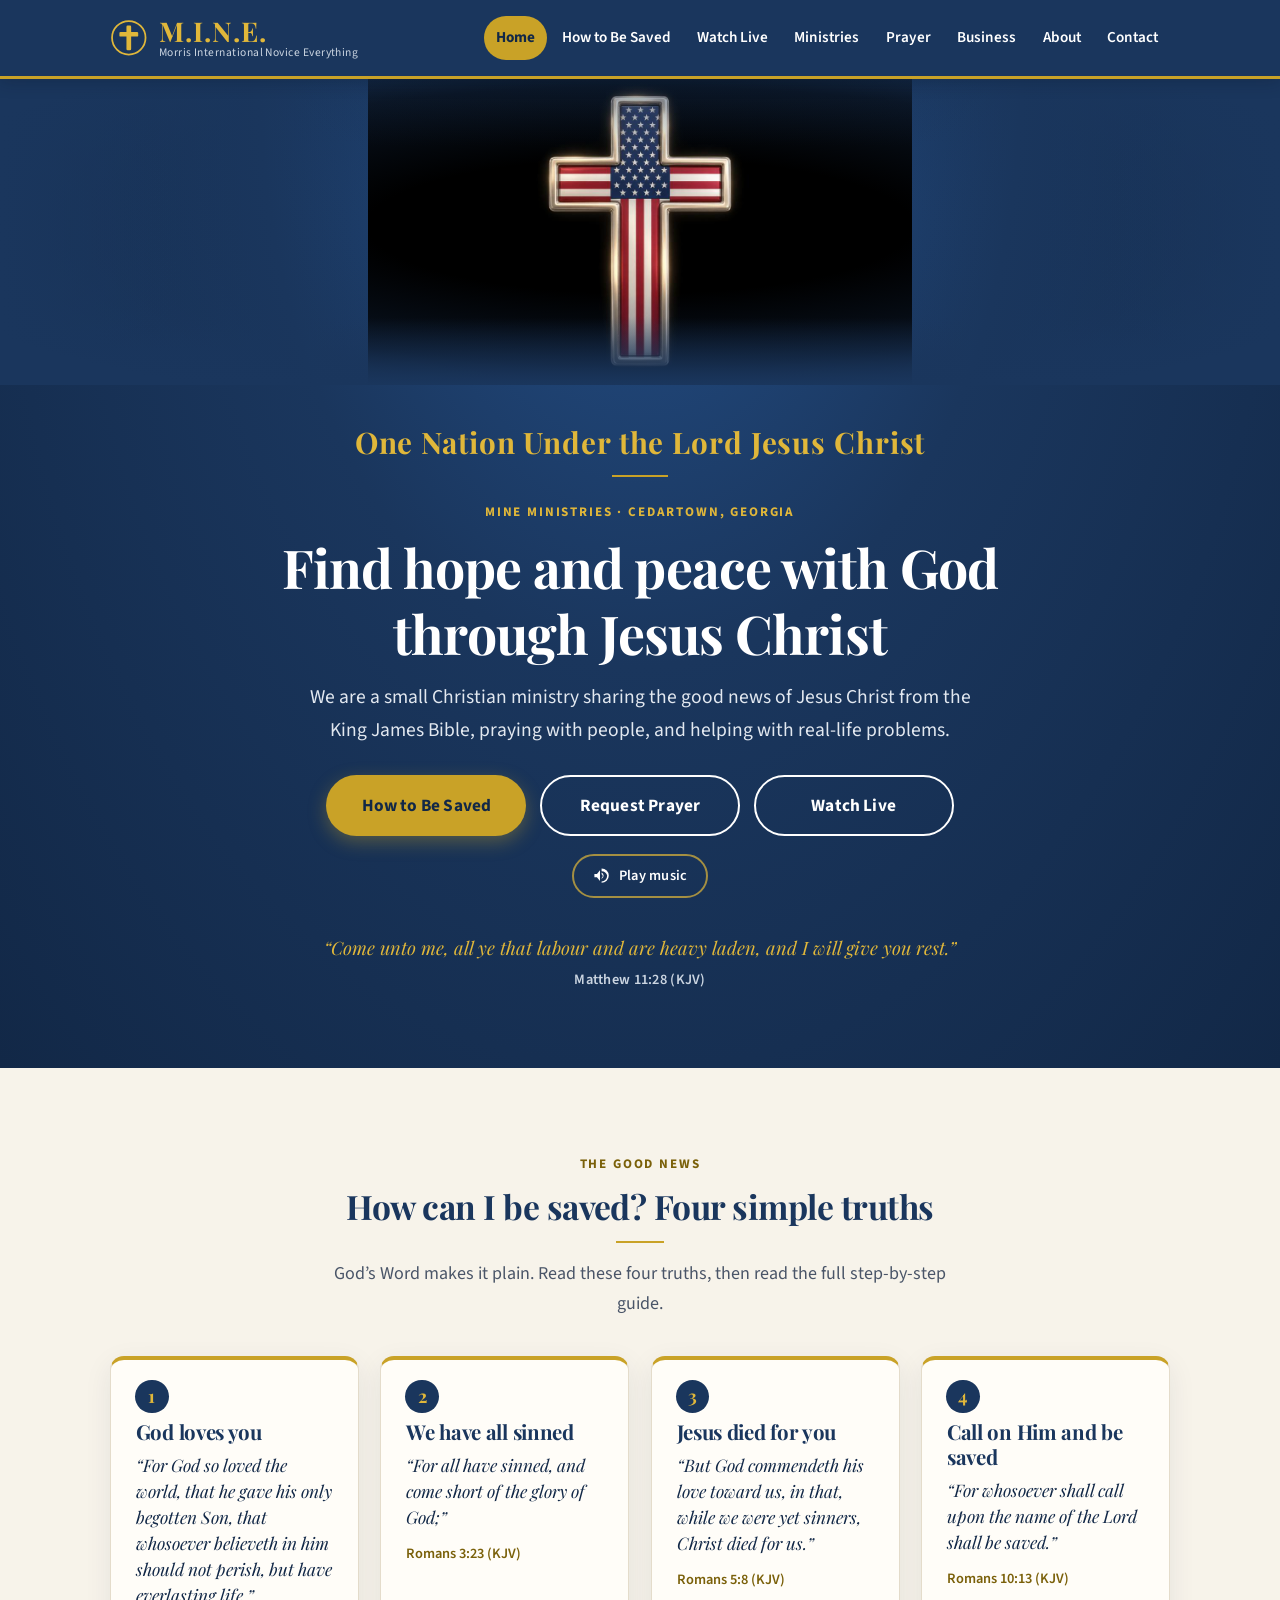
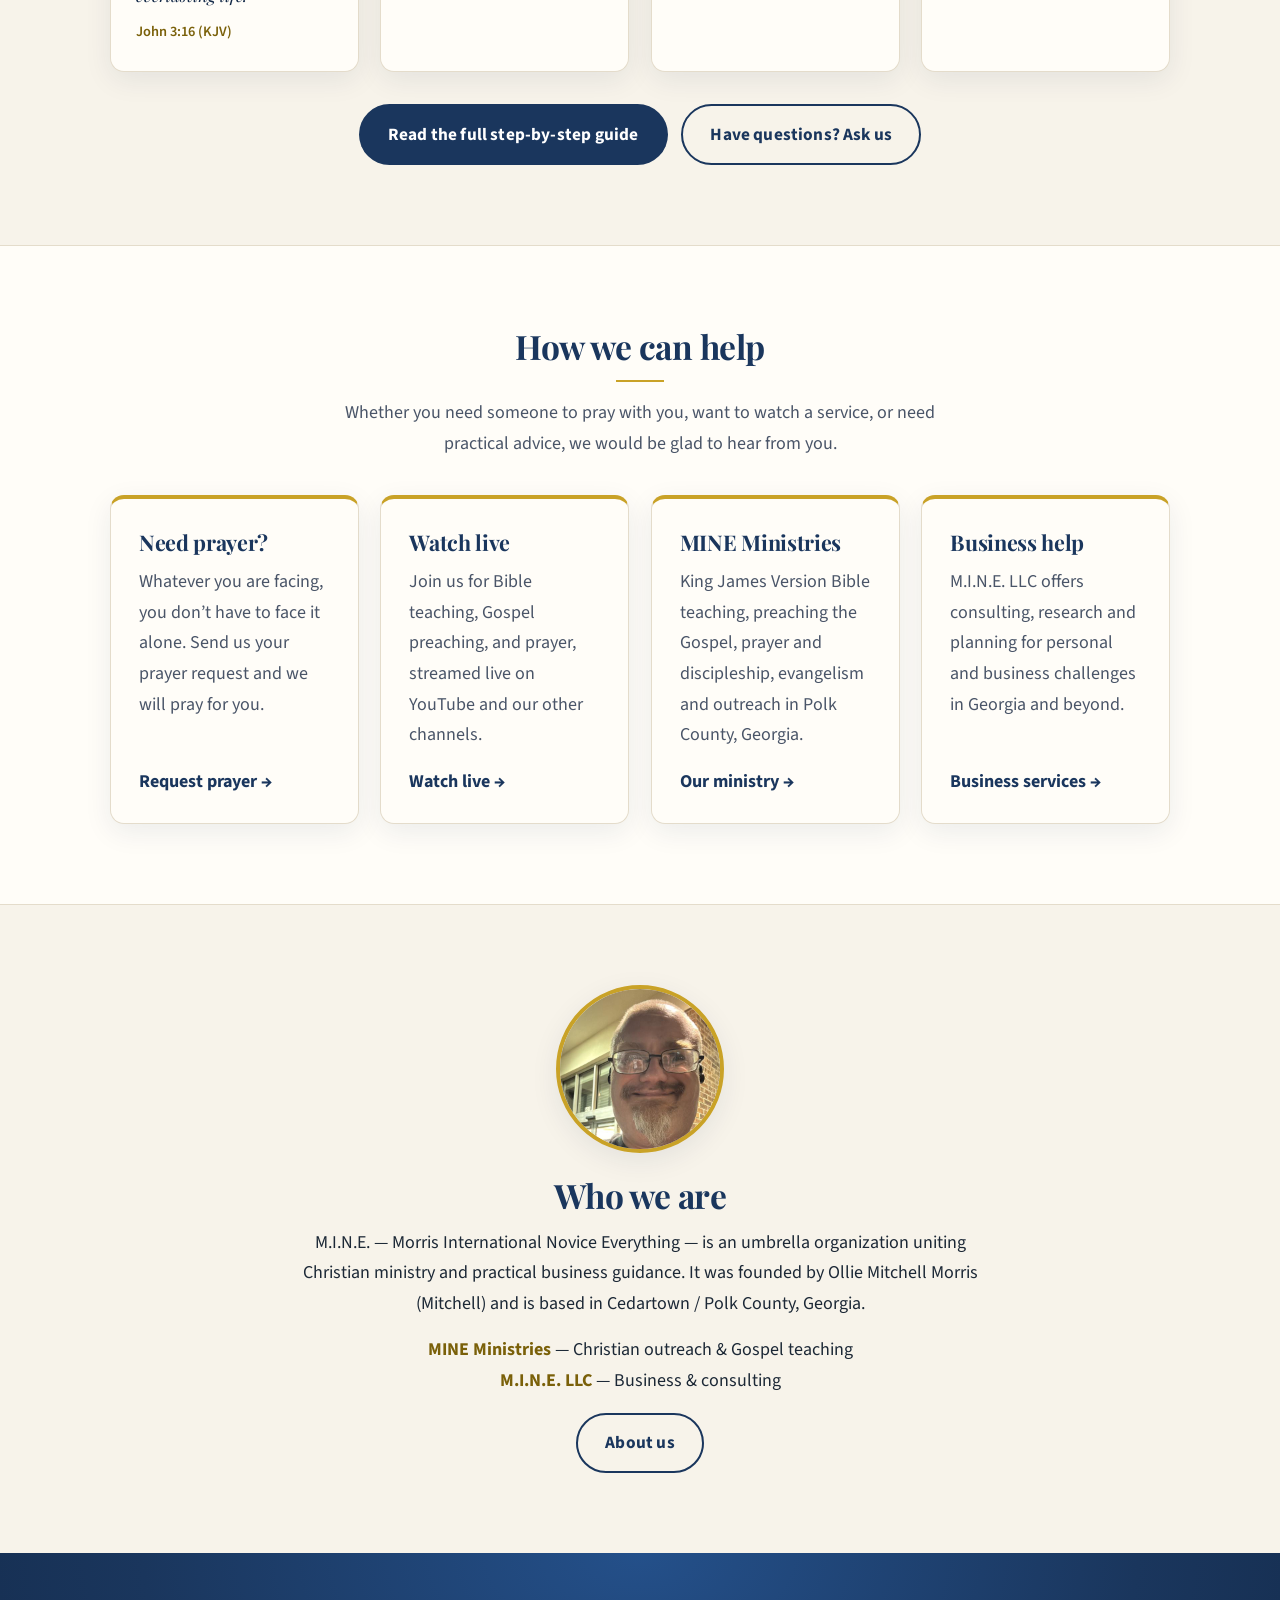
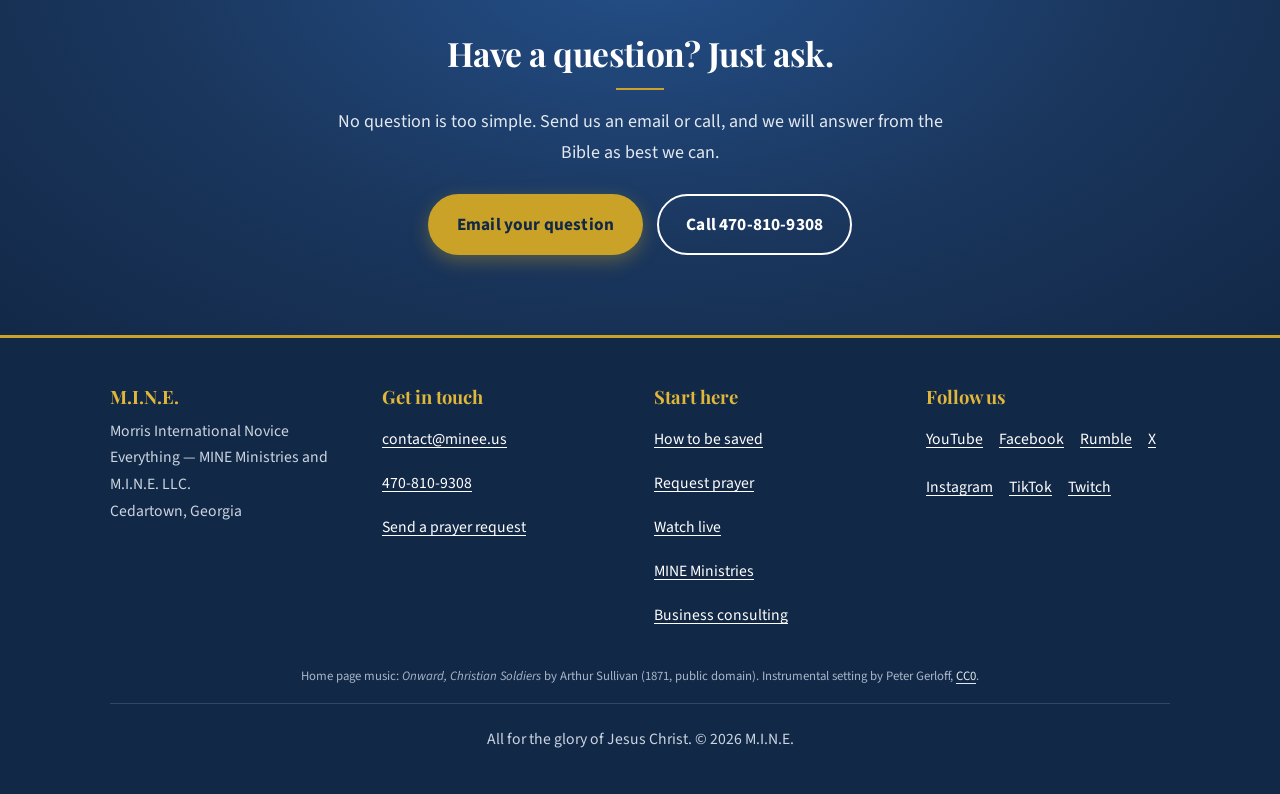
==== commit 2799fc2b: "Refresh the ministry site: warmer styles, clearer home calls-to-action, and sharing image (2/4)" ====
--- a/index.html
+++ b/index.html
@@ -8,23 +8,30 @@
   <link rel="canonical" href="https://www.minee.us/">
   <meta name="theme-color" content="#1a365d">
   <link rel="icon" href="favicon.svg" type="image/svg+xml">
+  <link rel="apple-touch-icon" href="favicon.svg">
 
   <meta property="og:type" content="website">
   <meta property="og:site_name" content="M.I.N.E.">
   <meta property="og:title" content="M.I.N.E. — Find Hope and Peace with God | Morris International Novice Everything">
   <meta property="og:description" content="Learn how to be saved from the King James Bible, send a prayer request, and watch MINE Ministries live. A Christian ministry in Cedartown, Georgia, sharing the Gospel of Jesus Christ.">
   <meta property="og:url" content="https://www.minee.us/">
-  <meta name="twitter:card" content="summary">
+  <meta property="og:image" content="https://www.minee.us/og-image.svg">
+  <meta property="og:image:width" content="1200">
+  <meta property="og:image:height" content="630">
+  <meta property="og:image:alt" content="M.I.N.E. — Find hope and peace with God through Jesus Christ">
+  <meta name="twitter:card" content="summary_large_image">
+  <meta name="twitter:image" content="https://www.minee.us/og-image.svg">
+  <meta name="twitter:image:alt" content="M.I.N.E. — Find hope and peace with God through Jesus Christ">
   <meta name="twitter:title" content="M.I.N.E. — Find Hope and Peace with God | Morris International Novice Everything">
   <meta name="twitter:description" content="Learn how to be saved from the King James Bible, send a prayer request, and watch MINE Ministries live. A Christian ministry in Cedartown, Georgia, sharing the Gospel of Jesus Christ.">
 
   <link rel="preload" as="image" href="images/flag-cross.svg" fetchpriority="high">
   <link rel="preconnect" href="https://fonts.googleapis.com">
   <link rel="preconnect" href="https://fonts.gstatic.com" crossorigin>
-  <link rel="preload" as="style" href="https://fonts.googleapis.com/css2?family=Inter:wght@400;500;600;700&family=Playfair+Display:ital,wght@0,700;1,400&display=swap">
-  <link rel="stylesheet" href="https://fonts.googleapis.com/css2?family=Inter:wght@400;500;600;700&family=Playfair+Display:ital,wght@0,700;1,400&display=swap" media="print" onload="this.media='all'">
-  <noscript><link rel="stylesheet" href="https://fonts.googleapis.com/css2?family=Inter:wght@400;500;600;700&family=Playfair+Display:ital,wght@0,700;1,400&display=swap"></noscript>
-  <style>:root{--navy:#1a365d;--navy-dark:#122847;--gold:#c9a227;--gold-light:#e0b73a;--gold-text:#8a6d0b;--light:#f8fafc;--cream:#fbf8ef;--text:#1e293b;--muted:#475569;--border:#e2e8f0;--radius:12px;--shadow:0 4px 20px rgba(15,23,42,0.08);--max:1080px}*,*::before,*::after{box-sizing:border-box}html{scroll-behavior:smooth}@media (prefers-reduced-motion:reduce){html{scroll-behavior:auto}*,*::before,*::after{transition:none !important}}body{margin:0;font-family:'Inter',system-ui,-apple-system,'Segoe UI',Roboto,sans-serif;font-size:1.0625rem;line-height:1.7;color:var(--text);background:var(--light)}h1,h2,h3{font-family:'Playfair Display',Georgia,'Times New Roman',serif;color:var(--navy);line-height:1.25;margin:0 0 0.75rem}h1{font-size:clamp(2rem,5vw,3.1rem)}h2{font-size:clamp(1.5rem,3.5vw,2rem)}h3{font-size:1.3rem}p{margin:0 0 1rem}a{color:var(--navy);text-underline-offset:3px}a:hover{color:var(--gold-text)}:focus-visible{outline:3px solid var(--gold);outline-offset:3px;border-radius:4px}.skip-link{position:absolute;left:1rem;top:-100px;background:var(--gold);color:var(--navy-dark);padding:0.6rem 1rem;border-radius:8px;font-weight:700;z-index:100}.skip-link:focus{top:1rem}.container{max-width:var(--max);margin:0 auto;padding:0 1.25rem}.narrow{max-width:760px}.site-header{background:var(--navy);color:#fff;border-bottom:4px solid var(--gold);position:sticky;top:0;z-index:50}.header-inner{display:flex;align-items:center;justify-content:space-between;gap:1rem;min-height:72px}.logo{display:flex;flex-direction:column;color:#fff;text-decoration:none;line-height:1.1}.logo:hover{color:#fff}.logo-mark{font-family:'Playfair Display',Georgia,serif;font-size:1.75rem;font-weight:700;letter-spacing:1px;color:var(--gold-light)}.logo-sub{font-size:0.75rem;letter-spacing:0.04em;color:#cbd5e1}.nav-toggle{display:none;align-items:center;gap:0.5rem;background:transparent;color:#fff;border:2px solid rgba(255,255,255,0.5);border-radius:8px;padding:0.55rem 0.9rem;min-height:48px;font:inherit;font-weight:600;cursor:pointer}.nav-toggle-bars,.nav-toggle-bars::before,.nav-toggle-bars::after{display:block;width:20px;height:2px;background:currentColor;position:relative}.nav-toggle-bars::before,.nav-toggle-bars::after{content:"";position:absolute;left:0}.nav-toggle-bars::before{top:-6px}.nav-toggle-bars::after{top:6px}.site-nav ul{list-style:none;margin:0;padding:0;display:flex;flex-wrap:wrap;gap:0.25rem}.site-nav a{display:flex;align-items:center;min-height:44px;padding:0.4rem 0.8rem;color:#fff;text-decoration:none;font-weight:500;font-size:0.95rem;border-radius:999px}.site-nav a:hover{background:rgba(255,255,255,0.12);color:#fff}.site-nav a[aria-current="page"]{background:var(--gold);color:var(--navy-dark);font-weight:700}@media (max-width:1000px){.js .nav-toggle{display:inline-flex}.js .site-nav{display:none;width:100%;padding-bottom:1rem}.js .site-nav.open{display:block}.header-inner{flex-wrap:wrap}.logo{flex:1 1 0;min-width:0}.logo-sub{font-size:0.7rem}.site-nav ul{flex-direction:column;gap:0.25rem}.site-nav a{min-height:48px;border-radius:8px;font-size:1.05rem;padding:0.6rem 1rem}html:not(.js) .site-nav{width:100%;padding-bottom:1rem}html:not(.js) .site-nav ul{flex-direction:row}}.intro{background:#000;text-align:center;padding:0 1rem clamp(1.25rem,3vw,2rem)}.intro-video{display:block;width:100%;max-width:1100px;height:auto;max-height:60vh;aspect-ratio:16 / 9;object-fit:contain;margin:0 auto;background:#000}.intro-title{font-family:'Playfair Display',Georgia,serif;font-weight:700;font-size:clamp(1.35rem,4vw,2.4rem);line-height:1.3;letter-spacing:0.02em;color:var(--gold-light);margin:0.7rem 0 0}.intro-music-btn{display:inline-flex;align-items:center;justify-content:center;gap:0.45rem;min-height:44px;margin:0.85rem auto 0;padding:0.45rem 1.15rem;border:2px solid var(--gold-light);border-radius:999px;background:var(--navy);color:#fff;font-family:'Inter',system-ui,sans-serif;font-size:0.95rem;font-weight:600;letter-spacing:0.02em;cursor:pointer}.intro-music-btn:hover{background:var(--navy-dark);color:#fff}.intro-music-btn:focus-visible{outline:3px solid var(--gold-light);outline-offset:3px}.intro-music-btn.is-playing{background:var(--gold);border-color:var(--gold);color:var(--navy-dark)}.intro-music-btn.is-playing:hover{background:var(--gold-light);border-color:var(--gold-light);color:var(--navy-dark)}.intro-music-btn:disabled{opacity:0.85;cursor:wait}.intro-music-btn svg{width:1.2rem;height:1.2rem;flex-shrink:0;fill:currentColor}.intro-music-btn .icon-pause{display:none}.intro-music-btn.is-playing .icon-play{display:none}.intro-music-btn.is-playing .icon-pause{display:block}.intro-music-credit{margin:0.5rem auto 0;max-width:40rem;font-size:0.78rem;line-height:1.45;color:#94a3b8}.intro-music-credit cite{font-style:italic;color:#cbd5e1}.intro-music-credit a{color:#cbd5e1}.intro-music-credit a:hover{color:var(--gold-light)}.hero{background:linear-gradient(160deg,var(--navy) 0%,var(--navy-dark) 100%);color:#fff;padding:clamp(3rem,8vw,6rem) 0;text-align:center}.hero h1{color:#fff;max-width:820px;margin:0 auto 1rem}.hero .lead{font-size:1.2rem;color:#e2e8f0;max-width:680px;margin:0 auto 2rem}.hero .verse{font-family:'Playfair Display',Georgia,serif;font-style:italic;color:var(--gold-light);max-width:640px;margin:2.5rem auto 0;font-size:1.1rem}.hero .verse cite{display:block;font-style:normal;font-family:'Inter',sans-serif;font-size:0.9rem;color:#cbd5e1;margin-top:0.4rem}.eyebrow{display:inline-block;font-size:0.85rem;font-weight:700;letter-spacing:0.12em;text-transform:uppercase;color:var(--gold-light);margin-bottom:0.75rem}.page-hero{background:var(--navy);color:#fff;padding:clamp(2.5rem,6vw,4rem) 0;text-align:center}.page-hero h1{color:#fff;margin-bottom:0.5rem}.page-hero p{color:#e2e8f0;font-size:1.15rem;max-width:680px;margin:0 auto}.btn-row{display:flex;flex-wrap:wrap;gap:0.75rem;justify-content:center}.btn{display:inline-flex;align-items:center;justify-content:center;min-height:52px;padding:0.8rem 1.6rem;border-radius:999px;font-weight:700;font-size:1.05rem;text-decoration:none;border:2px solid transparent;transition:transform 0.15s,background 0.15s}.btn:hover{transform:translateY(-1px)}.btn-primary{background:var(--gold);color:var(--navy-dark)}.btn-primary:hover{background:var(--gold-light);color:var(--navy-dark)}.btn-outline{border-color:#fff;color:#fff}.btn-outline:hover{background:rgba(255,255,255,0.12);color:#fff}.btn-navy{background:var(--navy);color:#fff}.btn-navy:hover{background:var(--navy-dark);color:#fff}.btn-outline-navy{border-color:var(--navy);color:var(--navy)}.btn-outline-navy:hover{background:var(--navy);color:#fff}.section{padding:clamp(2.5rem,6vw,4.5rem) 0}.section-alt{background:#fff;border-top:1px solid var(--border);border-bottom:1px solid var(--border)}.section-title{text-align:center;margin-bottom:2rem}.section-title p{color:var(--muted);max-width:640px;margin:0 auto}.cards{display:grid;grid-template-columns:repeat(auto-fit,minmax(240px,1fr));gap:1.25rem}.card{background:#fff;border:1px solid var(--border);border-top:4px solid var(--gold);border-radius:var(--radius);padding:1.75rem;box-shadow:var(--shadow);display:flex;flex-direction:column}.card p{color:var(--muted)}.card .card-link{margin-top:auto;font-weight:700;color:var(--navy)}.card .card-link:hover{color:var(--gold-text)}.panel{background:#fff;border:1px solid var(--border);border-radius:var(--radius);padding:clamp(1.5rem,4vw,2.5rem);box-shadow:var(--shadow);margin-bottom:1.5rem}.panel.cream{background:var(--cream)}.label-gold{color:var(--gold-text);font-weight:700}ul.check{list-style:none;padding:0;margin:0 0 1rem}ul.check li{position:relative;padding-left:1.75rem;margin-bottom:0.5rem}ul.check li::before{content:"✝";position:absolute;left:0;color:var(--gold-text);font-weight:700}img{max-width:100%;height:auto}.avatar{display:block;width:160px;height:160px;margin:0 auto 1.25rem;border-radius:50%;object-fit:cover;border:4px solid var(--gold);box-shadow:var(--shadow)}.portrait{float:right;width:min(280px,42%);margin:0 0 1rem 1.5rem}.portrait img{display:block;width:100%;height:auto;border-radius:var(--radius);border:4px solid var(--gold);box-shadow:var(--shadow)}.portrait figcaption{font-size:0.85rem;color:var(--muted);text-align:center;margin-top:0.4rem}.panel::after{content:"";display:table;clear:both}@media (max-width:600px){.portrait{float:none;width:min(320px,100%);margin:0 auto 1.25rem}}.steps{counter-reset:step;display:grid;gap:1.25rem}.step{position:relative;background:#fff;border:1px solid var(--border);border-radius:var(--radius);padding:1.75rem 1.75rem 1.5rem 4.75rem;box-shadow:var(--shadow)}.step::before{counter-increment:step;content:counter(step);position:absolute;left:1.5rem;top:1.6rem;width:2.25rem;height:2.25rem;border-radius:50%;background:var(--navy);color:var(--gold-light);font-weight:700;display:flex;align-items:center;justify-content:center}.step h2{font-size:1.45rem}blockquote.scripture{margin:1rem 0;padding:1rem 1.25rem;background:var(--cream);border-left:4px solid var(--gold);border-radius:0 8px 8px 0;font-family:'Playfair Display',Georgia,serif;font-style:italic;font-weight:400;font-size:1.15rem;color:var(--navy-dark)}blockquote.scripture p{margin:0}blockquote.scripture cite{display:block;margin-top:0.4rem;font-family:'Inter',sans-serif;font-style:normal;font-size:0.9rem;font-weight:600;color:var(--gold-text)}.prayer-box{background:var(--navy);color:#fff;border-radius:var(--radius);padding:clamp(1.5rem,4vw,2.5rem);margin:2rem 0}.prayer-box h2{color:#fff}.prayer-box p.note{color:#cbd5e1;font-size:0.95rem}.prayer-box .prayer-text{font-family:'Playfair Display',Georgia,serif;font-style:italic;font-size:1.15rem;border-left:4px solid var(--gold);padding-left:1.25rem;margin:1.25rem 0;color:#fff}.cta-band{background:var(--navy);color:#fff;text-align:center;padding:clamp(2.5rem,6vw,4rem) 0}.cta-band h2{color:#fff}.cta-band p{color:#e2e8f0;max-width:620px;margin:0 auto 1.5rem}.video-frame{position:relative;width:100%;aspect-ratio:16 / 9;background:var(--navy-dark);border:4px solid var(--gold);border-radius:var(--radius);overflow:hidden;box-shadow:var(--shadow)}.video-frame iframe{position:absolute;inset:0;width:100%;height:100%;border:0}.video-placeholder{position:absolute;inset:0;display:flex;flex-direction:column;align-items:center;justify-content:center;text-align:center;padding:1rem;color:#e2e8f0}.video-placeholder p{margin:0 0 0.4rem}.video-placeholder-title{font-family:'Playfair Display',Georgia,serif;font-size:clamp(1.2rem,3vw,1.6rem);color:var(--gold-light)}.social-links{list-style:none;padding:0;margin:0;display:grid;grid-template-columns:repeat(auto-fit,minmax(220px,1fr));gap:0.5rem 1rem}.social-links a{display:flex;align-items:center;min-height:48px;padding:0.5rem 1rem;border:1px solid var(--border);border-left:4px solid var(--gold);border-radius:8px;background:#fff;font-weight:600;text-decoration:none}.social-links a:hover{background:var(--cream);color:var(--navy)}.contact-list{list-style:none;padding:0;margin:0;display:grid;gap:1rem}.contact-list li{display:flex;flex-direction:column}.contact-list .k{font-size:0.85rem;font-weight:700;text-transform:uppercase;letter-spacing:0.08em;color:var(--gold-text)}.contact-list a,.contact-list .v{font-size:1.25rem;font-weight:600;color:var(--navy);word-break:break-word}.contact-list a{display:inline-flex;min-height:44px;align-items:center}.site-footer{background:var(--navy-dark);color:#cbd5e1;padding:2.5rem 0 1.5rem;font-size:0.95rem}.footer-grid{display:grid;grid-template-columns:repeat(auto-fit,minmax(220px,1fr));gap:1.5rem;margin-bottom:1.5rem}.site-footer h2{color:var(--gold-light);font-size:1.15rem;margin-bottom:0.5rem}.site-footer a{color:#fff}.site-footer a:hover{color:var(--gold-light)}.site-footer ul{list-style:none;padding:0;margin:0}.site-footer li a{display:inline-flex;min-height:36px;align-items:center}.footer-bottom{border-top:1px solid rgba(255,255,255,0.15);padding-top:1.25rem;text-align:center;color:#cbd5e1}.center{text-align:center}.mt-2{margin-top:2rem}.small{font-size:0.95rem;color:var(--muted)}@media (max-width:600px){body{font-size:1rem}.step{padding:4.25rem 1.25rem 1.25rem}.step::before{left:1.25rem;top:1.25rem}.btn{width:100%}.intro-music-btn{width:auto}}.intro{padding-bottom:clamp(1.5rem,4vw,2.25rem)}.intro-video{max-height:46vh}.intro-ctas{margin:1.1rem auto 0;max-width:760px}.intro .intro-music-btn{background:transparent;border-color:rgba(224,183,58,0.7);font-size:0.9rem;min-height:44px;margin-top:1rem}.intro .intro-music-btn:hover{background:rgba(255,255,255,0.08)}.intro .intro-music-btn.is-playing{background:var(--gold);border-color:var(--gold);color:var(--navy-dark)}.music-credit{text-align:center;font-size:0.8rem;color:#a8b5c7;margin:0 0 1rem}.music-credit cite{font-style:italic}.eyebrow-dark{color:var(--gold-text)}.truths{list-style:none;counter-reset:truth;padding:0;margin:0;display:grid;grid-template-columns:repeat(auto-fit,minmax(230px,1fr));gap:1.25rem}.truth{counter-increment:truth;position:relative;background:#fff;border:1px solid var(--border);border-radius:var(--radius);box-shadow:var(--shadow);padding:3.6rem 1.5rem 1.5rem}.truth::before{content:counter(truth);position:absolute;top:1.25rem;left:1.5rem;width:2rem;height:2rem;border-radius:50%;background:var(--navy);color:var(--gold-light);font-weight:700;display:flex;align-items:center;justify-content:center}.truth h3{font-size:1.25rem;margin-bottom:0.5rem}.truth p{font-family:'Playfair Display',Georgia,serif;font-style:italic;color:var(--navy-dark);margin-bottom:0.5rem}.truth cite{font-style:normal;font-size:0.9rem;font-weight:600;color:var(--gold-text)}.prayer-form{display:grid;gap:0.5rem;max-width:560px;margin:1.5rem auto 0}.prayer-form label{font-weight:700;color:var(--navy);margin-top:0.5rem}.prayer-form .optional{font-weight:400;color:var(--muted)}.prayer-form input,.prayer-form textarea{font:inherit;width:100%;padding:0.75rem 0.9rem;min-height:48px;border:2px solid #94a3b8;border-radius:8px;background:#fff;color:var(--text)}.prayer-form input:focus,.prayer-form textarea:focus{border-color:var(--navy);outline:3px solid var(--gold);outline-offset:1px}.prayer-form textarea{resize:vertical;min-height:140px}.prayer-form .btn{margin-top:1rem;width:100%;border:0;cursor:pointer;font-family:inherit}.live-facade{position:absolute;inset:0;width:100%;height:100%;border:0;cursor:pointer;background:radial-gradient(circle at 50% 40%,#24477a 0%,var(--navy-dark) 70%);color:#fff;display:flex;flex-direction:column;align-items:center;justify-content:center;gap:0.5rem;font:inherit;padding:1rem;text-align:center}.live-play{width:76px;height:76px;border-radius:50%;background:var(--gold);display:flex;align-items:center;justify-content:center;box-shadow:0 6px 24px rgba(0,0,0,.35);transition:transform .15s}.live-play svg{width:40px;height:40px;fill:var(--navy-dark);margin-left:4px}.live-facade:hover .live-play{transform:scale(1.06)}.live-facade-title{font-family:'Playfair Display',Georgia,serif;font-size:clamp(1.2rem,3vw,1.6rem);font-weight:700;color:var(--gold-light)}.live-facade-sub{font-size:0.95rem;color:#cbd5e1}.footer-social{display:flex;flex-wrap:wrap;gap:0.25rem 1rem}.site-footer li a{min-height:44px}@media (max-width:600px){.intro-video{max-height:none}.intro-ctas{gap:0.6rem;max-width:360px}.intro-ctas .btn{min-height:50px;padding:0.7rem 1.2rem}.hero{padding:2.5rem 0}.truth{padding:3.4rem 1.25rem 1.25rem}}</style>
+  <link rel="preload" as="style" href="https://fonts.googleapis.com/css2?family=Source+Sans+3:ital,wght@0,400;0,600;0,700;1,400&family=Playfair+Display:ital,wght@0,600;0,700;1,400;1,600&display=swap">
+  <link rel="stylesheet" href="https://fonts.googleapis.com/css2?family=Source+Sans+3:ital,wght@0,400;0,600;0,700;1,400&family=Playfair+Display:ital,wght@0,600;0,700;1,400;1,600&display=swap" media="print" onload="this.media='all'">
+  <noscript><link rel="stylesheet" href="https://fonts.googleapis.com/css2?family=Source+Sans+3:ital,wght@0,400;0,600;0,700;1,400&family=Playfair+Display:ital,wght@0,600;0,700;1,400;1,600&display=swap"></noscript>
+  <style>:root{--navy:#1a365d;--navy-dark:#122847;--navy-mid:#23487a;--gold:#c9a227;--gold-light:#e0b73a;--gold-text:#7a6009;--cream:#f3eee3;--cream-deep:#e8e0d0;--paper:#fffdf8;--light:#f7f3ea;--text:#1c2836;--muted:#4a5568;--border:#e4dccb;--radius:14px;--shadow:0 8px 28px rgba(18,40,71,0.08);--shadow-hover:0 16px 40px rgba(18,40,71,0.14);--max:1100px;--font-serif:'Playfair Display',Georgia,'Times New Roman',serif;--font-sans:'Source Sans 3','Source Sans Pro',system-ui,-apple-system,'Segoe UI',Roboto,sans-serif;--header-h:4.75rem}*,*::before,*::after{box-sizing:border-box}html{scroll-behavior:smooth}@media (prefers-reduced-motion:reduce){html{scroll-behavior:auto}*,*::before,*::after{transition:none !important;animation:none !important}}body{margin:0;font-family:var(--font-sans);font-size:1.125rem;line-height:1.7;color:var(--text);background:var(--light)}h1,h2,h3{font-family:var(--font-serif);color:var(--navy);line-height:1.22;font-weight:700;margin:0 0 0.75rem;letter-spacing:-0.015em}h1{font-size:clamp(2.15rem,5.4vw,3.35rem)}h2{font-size:clamp(1.55rem,3.4vw,2.1rem)}h3{font-size:1.35rem}p{margin:0 0 1rem}a{color:var(--navy);text-underline-offset:3px}a:hover{color:var(--gold-text)}:focus-visible{outline:3px solid var(--gold);outline-offset:3px;border-radius:4px}[id]{scroll-margin-top:calc(var(--header-h) + 0.75rem)}.skip-link{position:absolute;left:1rem;top:-100px;background:var(--gold);color:var(--navy-dark);padding:0.6rem 1rem;border-radius:8px;font-weight:700;z-index:100}.skip-link:focus{top:1rem}.container{max-width:var(--max);margin:0 auto;padding:0 1.25rem}.narrow{max-width:760px}.site-header{background:var(--navy);color:#fff;border-bottom:3px solid var(--gold);position:sticky;top:0;z-index:50;box-shadow:0 2px 16px rgba(10,22,40,0.28)}.header-inner{display:flex;align-items:center;justify-content:space-between;gap:1rem;min-height:var(--header-h)}.logo{display:flex;align-items:center;gap:0.7rem;color:#fff;text-decoration:none;line-height:1.1;min-width:0}.logo:hover{color:#fff}.logo-emblem{flex-shrink:0;width:2.35rem;height:2.35rem;display:flex;align-items:center;justify-content:center}.logo-emblem svg{width:100%;height:100%;display:block}.logo-text{display:flex;flex-direction:column;min-width:0}.logo-mark{font-family:var(--font-serif);font-size:1.7rem;font-weight:700;letter-spacing:1px;color:var(--gold-light)}.logo-sub{font-size:0.72rem;letter-spacing:0.04em;color:#cbd5e1;white-space:nowrap;overflow:hidden;text-overflow:ellipsis}.nav-toggle{display:none;align-items:center;gap:0.5rem;background:transparent;color:#fff;border:2px solid rgba(255,255,255,0.5);border-radius:8px;padding:0.55rem 0.9rem;min-height:48px;font:inherit;font-weight:600;cursor:pointer}.nav-toggle-bars,.nav-toggle-bars::before,.nav-toggle-bars::after{display:block;width:20px;height:2px;background:currentColor;position:relative}.nav-toggle-bars::before,.nav-toggle-bars::after{content:"";position:absolute;left:0}.nav-toggle-bars::before{top:-6px}.nav-toggle-bars::after{top:6px}.site-nav ul{list-style:none;margin:0;padding:0;display:flex;flex-wrap:wrap;gap:0.15rem}.site-nav a{display:flex;align-items:center;min-height:44px;padding:0.4rem 0.75rem;color:#fff;text-decoration:none;font-weight:600;font-size:0.95rem;border-radius:999px}.site-nav a:hover{background:rgba(255,255,255,0.12);color:#fff}.site-nav a[aria-current="page"]{background:var(--gold);color:var(--navy-dark);font-weight:700}@media (max-width:1000px){.js .nav-toggle{display:inline-flex}.js .site-nav{display:none;width:100%;padding-bottom:1rem}.js .site-nav.open{display:block}.header-inner{flex-wrap:wrap}.logo{flex:1 1 0;min-width:0}.logo-sub{font-size:0.68rem}.site-nav ul{flex-direction:column;gap:0.25rem}.site-nav a{min-height:48px;border-radius:8px;font-size:1.05rem;padding:0.6rem 1rem}html:not(.js) .site-nav{width:100%;padding-bottom:1rem}html:not(.js) .site-nav ul{flex-direction:row}}.hero{background:radial-gradient(ellipse at 50% 0%,#24508a 0%,var(--navy) 42%,var(--navy-dark) 100%);color:#fff;text-align:center;padding:0 0 clamp(2.75rem,7vw,4.75rem)}.hero-media{position:relative;background:transparent;overflow:hidden}.hero-media::after{content:"";pointer-events:none;position:absolute;inset:0;background:linear-gradient(to right,var(--navy) 0%,transparent 14%,transparent 86%,var(--navy) 100%),linear-gradient(to bottom,rgba(26,54,93,0.15) 0%,transparent 22%,transparent 78%,var(--navy) 100%),radial-gradient(ellipse at 50% 48%,transparent 30%,rgba(26,54,93,0.35) 62%,var(--navy) 86%)}.intro-video,.hero-media .intro-video{display:block;width:100%;max-width:980px;height:auto;max-height:34vh;aspect-ratio:16 / 9;object-fit:contain;margin:0 auto;background:transparent}.hero-content{padding:clamp(1.4rem,4vw,2.4rem) 1.25rem 0}.intro-title{font-family:var(--font-serif);font-weight:700;font-size:clamp(1.2rem,3.2vw,1.85rem);line-height:1.3;letter-spacing:0.03em;color:var(--gold-light);margin:0 0 1.15rem}.intro-title::after{content:"";display:block;width:3.5rem;height:2px;background:var(--gold);margin:0.85rem auto 0}.hero h1{color:#fff;max-width:860px;margin:0 auto 1rem}.hero .lead{font-size:1.22rem;color:#e2e8f0;max-width:680px;margin:0 auto 1.75rem}.hero .verse{font-family:var(--font-serif);font-style:italic;font-weight:400;color:var(--gold-light);max-width:640px;margin:2.25rem auto 0;font-size:1.15rem;line-height:1.55}.hero .verse cite{display:block;font-style:normal;font-family:var(--font-sans);font-size:0.9rem;font-weight:600;color:#cbd5e1;margin-top:0.45rem;letter-spacing:0.02em}.intro-music-btn{display:inline-flex;align-items:center;justify-content:center;gap:0.45rem;min-height:44px;margin:1.1rem auto 0;padding:0.45rem 1.15rem;border:2px solid rgba(224,183,58,0.7);border-radius:999px;background:transparent;color:#fff;font-family:var(--font-sans);font-size:0.9rem;font-weight:600;letter-spacing:0.02em;cursor:pointer}.intro-music-btn:hover{background:rgba(255,255,255,0.08);color:#fff}.intro-music-btn:focus-visible{outline:3px solid var(--gold-light);outline-offset:3px}.intro-music-btn.is-playing{background:var(--gold);border-color:var(--gold);color:var(--navy-dark)}.intro-music-btn.is-playing:hover{background:var(--gold-light);border-color:var(--gold-light);color:var(--navy-dark)}.intro-music-btn:disabled{opacity:0.85;cursor:wait}.intro-music-btn svg{width:1.2rem;height:1.2rem;flex-shrink:0;fill:currentColor}.intro-music-btn .icon-pause{display:none}.intro-music-btn.is-playing .icon-play{display:none}.intro-music-btn.is-playing .icon-pause{display:block}.intro-music-credit{margin:0.5rem auto 0;max-width:40rem;font-size:0.78rem;line-height:1.45;color:#94a3b8}.intro-music-credit cite{font-style:italic;color:#cbd5e1}.intro-music-credit a{color:#cbd5e1}.intro-music-credit a:hover{color:var(--gold-light)}.intro-ctas{margin:0 auto;max-width:760px}.intro-ctas .btn{min-width:12.5rem}.eyebrow{display:inline-block;font-size:0.82rem;font-weight:700;letter-spacing:0.14em;text-transform:uppercase;color:var(--gold-light);margin-bottom:0.7rem}.page-hero{background:radial-gradient(ellipse at 50% 0%,#24508a 0%,var(--navy) 55%,var(--navy-dark) 100%);color:#fff;padding:clamp(2.75rem,7vw,4.5rem) 0;text-align:center}.page-hero h1{color:#fff;margin-bottom:0.65rem}.page-hero h1::after{content:"";display:block;width:3.5rem;height:2px;background:var(--gold);margin:0.9rem auto 0}.page-hero p{color:#e2e8f0;font-size:1.18rem;max-width:680px;margin:0 auto}.btn-row{display:flex;flex-wrap:wrap;gap:0.85rem;justify-content:center}.btn{display:inline-flex;align-items:center;justify-content:center;min-height:54px;padding:0.85rem 1.7rem;border-radius:999px;font-weight:700;font-size:1.08rem;letter-spacing:0.01em;text-decoration:none;border:2px solid transparent;transition:transform 0.15s ease,background 0.15s ease,box-shadow 0.15s ease}.btn:hover{transform:translateY(-2px)}.btn-primary{background:var(--gold);color:var(--navy-dark);box-shadow:0 6px 18px rgba(201,162,39,0.35)}.btn-primary:hover{background:var(--gold-light);color:var(--navy-dark)}.btn-outline{border-color:#fff;color:#fff}.btn-outline:hover{background:rgba(255,255,255,0.12);color:#fff}.btn-navy{background:var(--navy);color:#fff}.btn-navy:hover{background:var(--navy-dark);color:#fff}.btn-outline-navy{border-color:var(--navy);color:var(--navy)}.btn-outline-navy:hover{background:var(--navy);color:#fff}.section{padding:clamp(3rem,7vw,5rem) 0}.section-alt{background:var(--paper);border-top:1px solid var(--border);border-bottom:1px solid var(--border)}.section-title{text-align:center;margin-bottom:2.25rem}.section-title h2::after{content:"";display:block;width:3rem;height:2px;background:var(--gold);margin:0.85rem auto 0}.section-title p{color:var(--muted);max-width:640px;margin:1rem auto 0}.cards{display:grid;grid-template-columns:repeat(auto-fit,minmax(240px,1fr));gap:1.35rem}.card{background:var(--paper);border:1px solid var(--border);border-top:4px solid var(--gold);border-radius:var(--radius);padding:1.85rem 1.75rem 1.6rem;box-shadow:var(--shadow);display:flex;flex-direction:column;transition:transform 0.18s ease,box-shadow 0.18s ease}.card:hover{transform:translateY(-4px);box-shadow:var(--shadow-hover)}.card p{color:var(--muted)}.card .card-link{margin-top:auto;font-weight:700;color:var(--navy);text-decoration:none}.card .card-link:hover{color:var(--gold-text);text-decoration:underline}.panel{background:var(--paper);border:1px solid var(--border);border-radius:var(--radius);padding:clamp(1.6rem,4vw,2.6rem);box-shadow:var(--shadow);margin-bottom:1.5rem}.panel.cream{background:var(--cream)}.label-gold{color:var(--gold-text);font-weight:700}ul.check{list-style:none;padding:0;margin:0 0 1rem}ul.check li{position:relative;padding-left:1.75rem;margin-bottom:0.55rem}ul.check li::before{content:"✝";position:absolute;left:0;color:var(--gold-text);font-weight:700}img{max-width:100%;height:auto}.avatar{display:block;width:168px;height:168px;margin:0 auto 1.35rem;border-radius:50%;object-fit:cover;border:4px solid var(--gold);box-shadow:var(--shadow)}.portrait{float:right;width:min(280px,42%);margin:0 0 1rem 1.5rem}.portrait img{display:block;width:100%;height:auto;border-radius:var(--radius);border:4px solid var(--gold);box-shadow:var(--shadow)}.portrait figcaption{font-size:0.85rem;color:var(--muted);text-align:center;margin-top:0.4rem}.panel::after{content:"";display:table;clear:both}@media (max-width:600px){.portrait{float:none;width:min(320px,100%);margin:0 auto 1.25rem}}.steps{counter-reset:step;display:grid;gap:1.35rem}.step{position:relative;background:var(--paper);border:1px solid var(--border);border-radius:var(--radius);padding:1.85rem 1.85rem 1.6rem 4.85rem;box-shadow:var(--shadow)}.step::before{counter-increment:step;content:counter(step);position:absolute;left:1.5rem;top:1.7rem;width:2.35rem;height:2.35rem;border-radius:50%;background:var(--navy);color:var(--gold-light);font-weight:700;font-family:var(--font-serif);display:flex;align-items:center;justify-content:center}.step h2{font-size:1.5rem}blockquote.scripture{margin:1rem 0;padding:1.05rem 1.3rem;background:var(--cream);border-left:4px solid var(--gold);border-radius:0 10px 10px 0;font-family:var(--font-serif);font-style:italic;font-weight:400;font-size:1.18rem;line-height:1.55;color:var(--navy-dark)}blockquote.scripture p{margin:0}blockquote.scripture cite{display:block;margin-top:0.45rem;font-family:var(--font-sans);font-style:normal;font-size:0.9rem;font-weight:600;color:var(--gold-text)}.prayer-box{background:radial-gradient(ellipse at 50% 0%,#24508a 0%,var(--navy) 60%,var(--navy-dark) 100%);color:#fff;border-radius:var(--radius);padding:clamp(1.6rem,4vw,2.6rem);margin:2rem 0;box-shadow:var(--shadow)}.prayer-box h2{color:#fff}.prayer-box p.note{color:#cbd5e1;font-size:0.95rem}.prayer-box .prayer-text{font-family:var(--font-serif);font-style:italic;font-size:1.18rem;line-height:1.55;border-left:4px solid var(--gold);padding-left:1.25rem;margin:1.25rem 0;color:#fff}.cta-band{background:radial-gradient(ellipse at 50% 0%,#24508a 0%,var(--navy) 55%,var(--navy-dark) 100%);color:#fff;text-align:center;padding:clamp(3rem,7vw,5rem) 0}.cta-band h2{color:#fff}.cta-band h2::after{content:"";display:block;width:3rem;height:2px;background:var(--gold);margin:0.85rem auto 0}.cta-band p{color:#e2e8f0;max-width:620px;margin:1.1rem auto 1.6rem}.video-frame{position:relative;width:100%;aspect-ratio:16 / 9;background:var(--navy-dark);border:3px solid var(--gold);border-radius:var(--radius);overflow:hidden;box-shadow:var(--shadow)}.video-frame iframe{position:absolute;inset:0;width:100%;height:100%;border:0}.video-placeholder{position:absolute;inset:0;display:flex;flex-direction:column;align-items:center;justify-content:center;text-align:center;padding:1rem;color:#e2e8f0}.video-placeholder p{margin:0 0 0.4rem}.video-placeholder-title{font-family:var(--font-serif);font-size:clamp(1.2rem,3vw,1.6rem);color:var(--gold-light)}.social-links{list-style:none;padding:0;margin:0;display:grid;grid-template-columns:repeat(auto-fit,minmax(220px,1fr));gap:0.5rem 1rem}.social-links a{display:flex;align-items:center;min-height:48px;padding:0.5rem 1rem;border:1px solid var(--border);border-left:4px solid var(--gold);border-radius:8px;background:var(--paper);font-weight:600;text-decoration:none}.social-links a:hover{background:var(--cream);color:var(--navy)}.contact-list{list-style:none;padding:0;margin:0;display:grid;gap:1rem}.contact-list li{display:flex;flex-direction:column}.contact-list .k{font-size:0.85rem;font-weight:700;text-transform:uppercase;letter-spacing:0.08em;color:var(--gold-text)}.contact-list a,.contact-list .v{font-size:1.25rem;font-weight:600;color:var(--navy);word-break:break-word}.contact-list a{display:inline-flex;min-height:44px;align-items:center}.site-footer{background:var(--navy-dark);color:#cbd5e1;padding:3rem 0 1.6rem;font-size:0.98rem;border-top:3px solid var(--gold)}.footer-grid{display:grid;grid-template-columns:repeat(auto-fit,minmax(220px,1fr));gap:1.75rem;margin-bottom:1.75rem}.site-footer h2{color:var(--gold-light);font-size:1.15rem;margin-bottom:0.6rem;letter-spacing:0}.site-footer a{color:#fff}.site-footer a:hover{color:var(--gold-light)}.site-footer ul{list-style:none;padding:0;margin:0}.site-footer li a{display:inline-flex;min-height:44px;align-items:center}.footer-bottom{border-top:1px solid rgba(255,255,255,0.15);padding-top:1.35rem;text-align:center;color:#cbd5e1}.center{text-align:center}.mt-2{margin-top:2rem}.small{font-size:0.95rem;color:var(--muted)}.eyebrow-dark{color:var(--gold-text)}.music-credit{text-align:center;font-size:0.8rem;color:#a8b5c7;margin:0 0 1rem}.music-credit cite{font-style:italic}.music-credit a{color:#e2e8f0}.truths{list-style:none;counter-reset:truth;padding:0;margin:0;display:grid;grid-template-columns:repeat(auto-fit,minmax(230px,1fr));gap:1.35rem}.truth{counter-increment:truth;position:relative;background:var(--paper);border:1px solid var(--border);border-top:4px solid var(--gold);border-radius:var(--radius);box-shadow:var(--shadow);padding:3.7rem 1.55rem 1.55rem;transition:transform 0.18s ease,box-shadow 0.18s ease}.truth:hover{transform:translateY(-3px);box-shadow:var(--shadow-hover)}.truth::before{content:counter(truth);position:absolute;top:1.25rem;left:1.5rem;width:2.1rem;height:2.1rem;border-radius:50%;background:var(--navy);color:var(--gold-light);font-weight:700;font-family:var(--font-serif);display:flex;align-items:center;justify-content:center}.truth h3{font-size:1.28rem;margin-bottom:0.5rem}.truth p{font-family:var(--font-serif);font-style:italic;color:var(--navy-dark);margin-bottom:0.5rem;font-size:1.08rem;line-height:1.5}.truth cite{font-style:normal;font-size:0.9rem;font-weight:600;color:var(--gold-text)}.prayer-form{display:grid;gap:0.5rem;max-width:560px;margin:1.5rem auto 0}.prayer-form label{font-weight:700;color:var(--navy);margin-top:0.5rem}.prayer-form .optional{font-weight:400;color:var(--muted)}.prayer-form input,.prayer-form textarea{font:inherit;width:100%;padding:0.8rem 0.95rem;min-height:48px;border:2px solid #94a3b8;border-radius:10px;background:#fff;color:var(--text)}.prayer-form input:focus,.prayer-form textarea:focus{border-color:var(--navy);outline:3px solid var(--gold);outline-offset:1px}.prayer-form textarea{resize:vertical;min-height:140px}.prayer-form .btn{margin-top:1rem;width:100%;border:0;cursor:pointer;font-family:inherit}.live-facade{position:absolute;inset:0;width:100%;height:100%;border:0;cursor:pointer;background:radial-gradient(circle at 50% 40%,#24477a 0%,var(--navy-dark) 70%);color:#fff;display:flex;flex-direction:column;align-items:center;justify-content:center;gap:0.5rem;font:inherit;padding:1rem;text-align:center}.live-play{width:76px;height:76px;border-radius:50%;background:var(--gold);display:flex;align-items:center;justify-content:center;box-shadow:0 6px 24px rgba(0,0,0,0.35);transition:transform 0.15s}.live-play svg{width:40px;height:40px;fill:var(--navy-dark);margin-left:4px}.live-facade:hover .live-play{transform:scale(1.06)}.live-facade-title{font-family:var(--font-serif);font-size:clamp(1.2rem,3vw,1.6rem);font-weight:700;color:var(--gold-light)}.live-facade-sub{font-size:0.95rem;color:#cbd5e1}.footer-social{display:flex;flex-wrap:wrap;gap:0.25rem 1rem}@media (max-width:600px){body{font-size:1.0625rem}.step{padding:4.25rem 1.25rem 1.25rem}.step::before{left:1.25rem;top:1.25rem}.btn{width:100%}.intro-music-btn{width:auto}.intro-video,.hero-media .intro-video{max-height:30vh}.intro-ctas{gap:0.65rem;max-width:360px}.intro-ctas .btn{min-height:52px;padding:0.75rem 1.2rem;min-width:0}.hero{padding-bottom:2.75rem}.truth{padding:3.4rem 1.25rem 1.25rem}.logo-emblem{width:2.1rem;height:2.1rem}.logo-sub{display:none}}</style>
   <script>document.documentElement.classList.add('js');</script>
   <script type="application/ld+json">{"@context": "https://schema.org", "@type": "Organization", "@id": "https://www.minee.us/#org", "name": "M.I.N.E. (Morris International Novice Everything)", "alternateName": ["MINE Ministries", "M.I.N.E. LLC"], "url": "https://www.minee.us/", "logo": "https://www.minee.us/favicon.svg", "email": "contact@minee.us", "telephone": "+1-470-810-9308", "founder": {"@type": "Person", "name": "Ollie Mitchell Morris"}, "address": {"@type": "PostalAddress", "addressLocality": "Cedartown", "addressRegion": "GA", "addressCountry": "US"}, "areaServed": "Polk County, Georgia", "sameAs": ["https://www.youtube.com/channel/UC8Uq012OZdbeGq6fk_z5RRQ", "https://www.facebook.com/359092750619636", "https://rumble.com/user/M6977M", "https://x.com/777Jesus2019", "https://www.instagram.com/4.king.jesus", "https://vm.tiktok.com/ZThKaVoeJ/", "https://www.twitch.tv/mm6977"]}</script>
   <script type="application/ld+json">{"@context": "https://schema.org", "@type": "WebSite", "name": "M.I.N.E.", "url": "https://www.minee.us/", "publisher": {"@id": "https://www.minee.us/#org"}}</script>
@@ -35,8 +42,17 @@
   <header class="site-header">
     <div class="container header-inner">
       <a class="logo" href="index.html">
-        <span class="logo-mark">M.I.N.E.</span>
-        <span class="logo-sub">Morris International Novice Everything</span>
+        <span class="logo-emblem" aria-hidden="true">
+          <svg viewBox="0 0 32 32" focusable="false">
+            <circle cx="16" cy="16" r="14.25" fill="none" stroke="#e0b73a" stroke-width="1.5"/>
+            <rect x="14" y="5.5" width="4" height="21" rx="1" fill="#e0b73a"/>
+            <rect x="8" y="11" width="16" height="4" rx="1" fill="#e0b73a"/>
+          </svg>
+        </span>
+        <span class="logo-text">
+          <span class="logo-mark">M.I.N.E.</span>
+          <span class="logo-sub">Morris International Novice Everything</span>
+        </span>
       </a>
       <button class="nav-toggle" type="button" aria-expanded="false" aria-controls="site-nav">
         <span class="nav-toggle-bars" aria-hidden="true"></span>
@@ -58,36 +74,35 @@
   </header>
 
   <main id="main">
-    <section class="intro" aria-labelledby="intro-title">
-      <video id="intro-video" class="intro-video" width="848" height="480" muted loop playsinline autoplay preload="none" poster="images/flag-cross.svg" aria-hidden="true"></video>
-      <p id="intro-title" class="intro-title">One Nation Under the Lord Jesus Christ</p>
-      <div class="btn-row intro-ctas">
-        <a class="btn btn-primary" href="saved.html">How to Be Saved</a>
-        <a class="btn btn-outline" href="prayer.html">Request Prayer</a>
-        <a class="btn btn-outline" href="live.html">Watch Live</a>
-      </div>
-      <button type="button" class="intro-music-btn" id="intro-music-btn" aria-pressed="false" aria-label="Play music: Onward, Christian Soldiers">
-        <svg class="icon-play" viewBox="0 0 24 24" aria-hidden="true" focusable="false">
-          <path d="M3 10v4h3.2L10 18.8V5.2L6.2 10H3zm11.5 2a4.5 4.5 0 0 0-2.5-4v2.18c.85.49 1.4 1.4 1.4 2.42s-.55 1.93-1.4 2.42V16a4.5 4.5 0 0 0 2.5-4zm-2.5-7v1.55A7.5 7.5 0 0 1 19 12a7.5 7.5 0 0 1-7 7.45V21A9 9 0 0 0 21 12a9 9 0 0 0-9-9z"/>
-        </svg>
-        <svg class="icon-pause" viewBox="0 0 24 24" aria-hidden="true" focusable="false">
-          <path d="M6 5h4v14H6V5zm8 0h4v14h-4V5z"/>
-        </svg>
-        <span class="intro-music-label">Play music</span>
-      </button>
-      <script src="video/intro.js" defer></script>
-    </section>
-
     <section class="hero" aria-labelledby="hero-title">
-      <div class="container">
+      <div class="hero-media">
+        <video id="intro-video" class="intro-video" width="848" height="480" muted loop playsinline autoplay preload="none" poster="images/flag-cross.svg" aria-hidden="true"></video>
+      </div>
+      <div class="hero-content container">
+        <p id="intro-title" class="intro-title">One Nation Under the Lord Jesus Christ</p>
         <span class="eyebrow">MINE Ministries · Cedartown, Georgia</span>
         <h1 id="hero-title">Find hope and peace with God through Jesus Christ</h1>
         <p class="lead">We are a small Christian ministry sharing the good news of Jesus Christ from the King James Bible, praying with people, and helping with real-life problems.</p>
+        <div class="btn-row intro-ctas">
+          <a class="btn btn-primary" href="saved.html">How to Be Saved</a>
+          <a class="btn btn-outline" href="prayer.html">Request Prayer</a>
+          <a class="btn btn-outline" href="live.html">Watch Live</a>
+        </div>
+        <button type="button" class="intro-music-btn" id="intro-music-btn" aria-pressed="false" aria-label="Play music: Onward, Christian Soldiers">
+          <svg class="icon-play" viewBox="0 0 24 24" aria-hidden="true" focusable="false">
+            <path d="M3 10v4h3.2L10 18.8V5.2L6.2 10H3zm11.5 2a4.5 4.5 0 0 0-2.5-4v2.18c.85.49 1.4 1.4 1.4 2.42s-.55 1.93-1.4 2.42V16a4.5 4.5 0 0 0 2.5-4zm-2.5-7v1.55A7.5 7.5 0 0 1 19 12a7.5 7.5 0 0 1-7 7.45V21A9 9 0 0 0 21 12a9 9 0 0 0-9-9z"/>
+          </svg>
+          <svg class="icon-pause" viewBox="0 0 24 24" aria-hidden="true" focusable="false">
+            <path d="M6 5h4v14H6V5zm8 0h4v14h-4V5z"/>
+          </svg>
+          <span class="intro-music-label">Play music</span>
+        </button>
         <blockquote class="verse">
           “Come unto me, all ye that labour and are heavy laden, and I will give you rest.”
           <cite>Matthew 11:28 (KJV)</cite>
         </blockquote>
       </div>
+      <script src="video/intro.js" defer></script>
     </section>
 
     <section class="section" aria-labelledby="gospel-title">
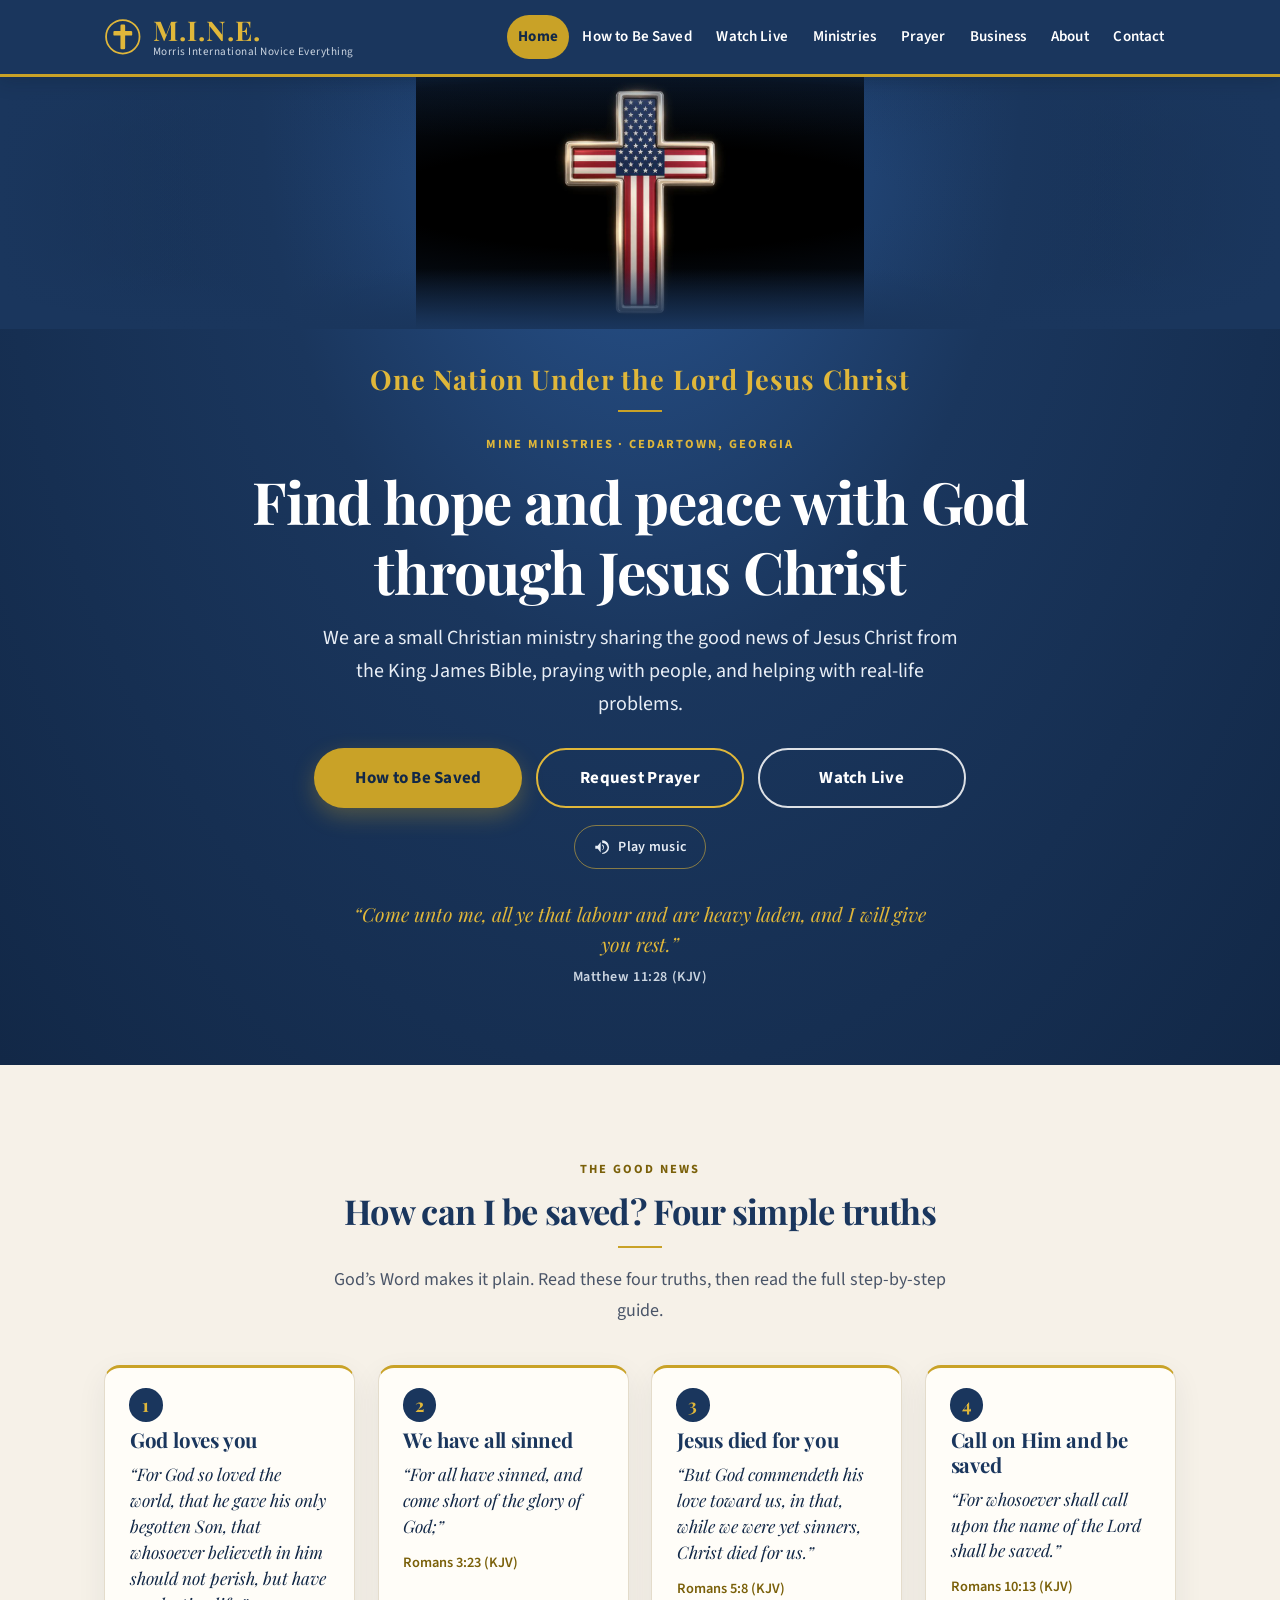
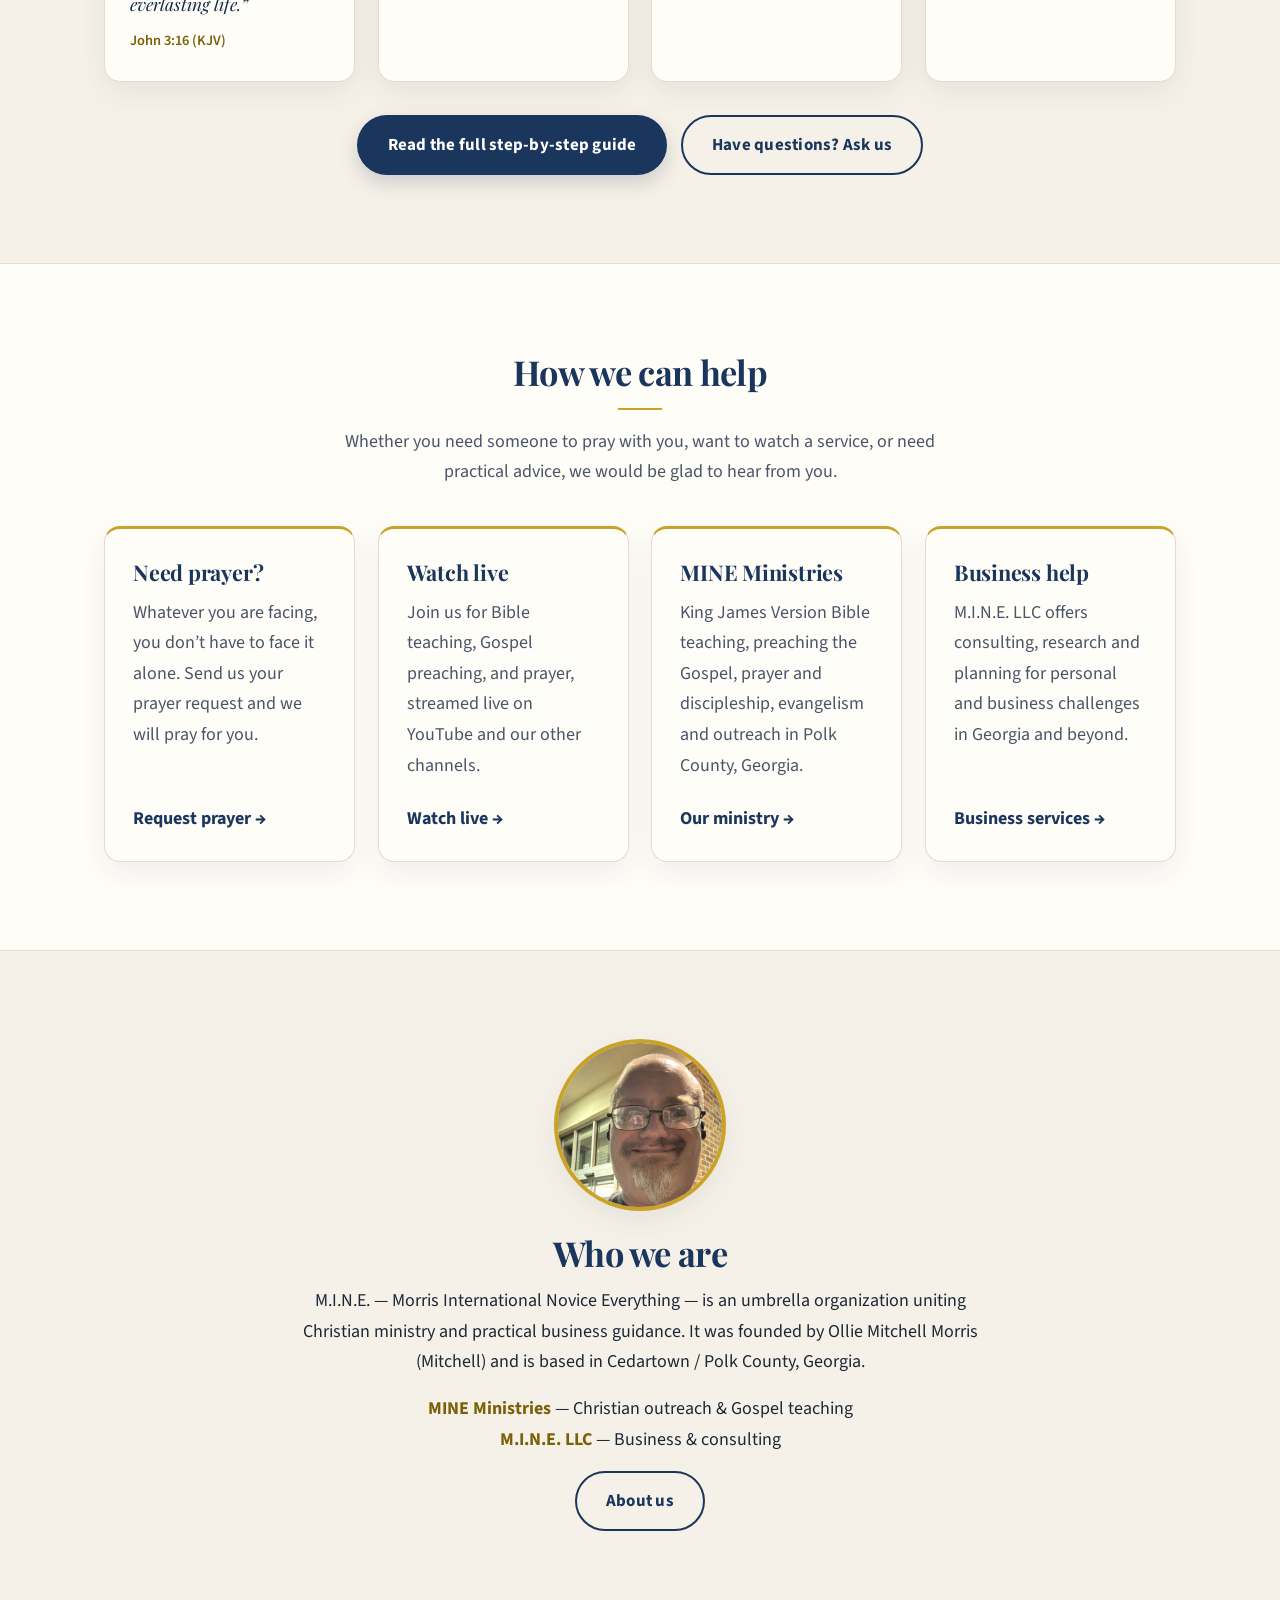
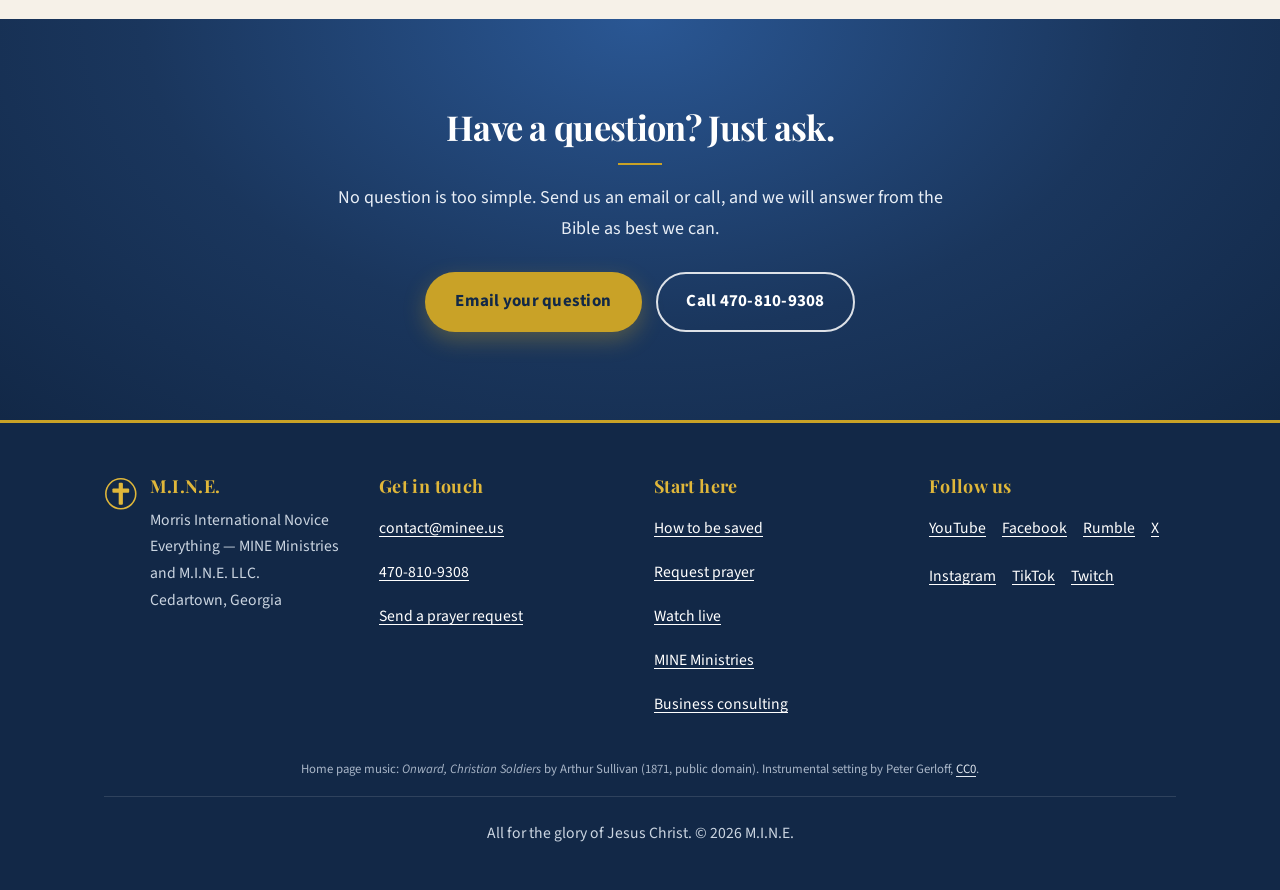
==== commit 9b2e5f2a: "Polish the ministry site: stronger hero, consistent pages, and gentle motion (1/3)" ====
--- a/index.html
+++ b/index.html
@@ -31,7 +31,7 @@
   <link rel="preload" as="style" href="https://fonts.googleapis.com/css2?family=Source+Sans+3:ital,wght@0,400;0,600;0,700;1,400&family=Playfair+Display:ital,wght@0,600;0,700;1,400;1,600&display=swap">
   <link rel="stylesheet" href="https://fonts.googleapis.com/css2?family=Source+Sans+3:ital,wght@0,400;0,600;0,700;1,400&family=Playfair+Display:ital,wght@0,600;0,700;1,400;1,600&display=swap" media="print" onload="this.media='all'">
   <noscript><link rel="stylesheet" href="https://fonts.googleapis.com/css2?family=Source+Sans+3:ital,wght@0,400;0,600;0,700;1,400&family=Playfair+Display:ital,wght@0,600;0,700;1,400;1,600&display=swap"></noscript>
-  <style>:root{--navy:#1a365d;--navy-dark:#122847;--navy-mid:#23487a;--gold:#c9a227;--gold-light:#e0b73a;--gold-text:#7a6009;--cream:#f3eee3;--cream-deep:#e8e0d0;--paper:#fffdf8;--light:#f7f3ea;--text:#1c2836;--muted:#4a5568;--border:#e4dccb;--radius:14px;--shadow:0 8px 28px rgba(18,40,71,0.08);--shadow-hover:0 16px 40px rgba(18,40,71,0.14);--max:1100px;--font-serif:'Playfair Display',Georgia,'Times New Roman',serif;--font-sans:'Source Sans 3','Source Sans Pro',system-ui,-apple-system,'Segoe UI',Roboto,sans-serif;--header-h:4.75rem}*,*::before,*::after{box-sizing:border-box}html{scroll-behavior:smooth}@media (prefers-reduced-motion:reduce){html{scroll-behavior:auto}*,*::before,*::after{transition:none !important;animation:none !important}}body{margin:0;font-family:var(--font-sans);font-size:1.125rem;line-height:1.7;color:var(--text);background:var(--light)}h1,h2,h3{font-family:var(--font-serif);color:var(--navy);line-height:1.22;font-weight:700;margin:0 0 0.75rem;letter-spacing:-0.015em}h1{font-size:clamp(2.15rem,5.4vw,3.35rem)}h2{font-size:clamp(1.55rem,3.4vw,2.1rem)}h3{font-size:1.35rem}p{margin:0 0 1rem}a{color:var(--navy);text-underline-offset:3px}a:hover{color:var(--gold-text)}:focus-visible{outline:3px solid var(--gold);outline-offset:3px;border-radius:4px}[id]{scroll-margin-top:calc(var(--header-h) + 0.75rem)}.skip-link{position:absolute;left:1rem;top:-100px;background:var(--gold);color:var(--navy-dark);padding:0.6rem 1rem;border-radius:8px;font-weight:700;z-index:100}.skip-link:focus{top:1rem}.container{max-width:var(--max);margin:0 auto;padding:0 1.25rem}.narrow{max-width:760px}.site-header{background:var(--navy);color:#fff;border-bottom:3px solid var(--gold);position:sticky;top:0;z-index:50;box-shadow:0 2px 16px rgba(10,22,40,0.28)}.header-inner{display:flex;align-items:center;justify-content:space-between;gap:1rem;min-height:var(--header-h)}.logo{display:flex;align-items:center;gap:0.7rem;color:#fff;text-decoration:none;line-height:1.1;min-width:0}.logo:hover{color:#fff}.logo-emblem{flex-shrink:0;width:2.35rem;height:2.35rem;display:flex;align-items:center;justify-content:center}.logo-emblem svg{width:100%;height:100%;display:block}.logo-text{display:flex;flex-direction:column;min-width:0}.logo-mark{font-family:var(--font-serif);font-size:1.7rem;font-weight:700;letter-spacing:1px;color:var(--gold-light)}.logo-sub{font-size:0.72rem;letter-spacing:0.04em;color:#cbd5e1;white-space:nowrap;overflow:hidden;text-overflow:ellipsis}.nav-toggle{display:none;align-items:center;gap:0.5rem;background:transparent;color:#fff;border:2px solid rgba(255,255,255,0.5);border-radius:8px;padding:0.55rem 0.9rem;min-height:48px;font:inherit;font-weight:600;cursor:pointer}.nav-toggle-bars,.nav-toggle-bars::before,.nav-toggle-bars::after{display:block;width:20px;height:2px;background:currentColor;position:relative}.nav-toggle-bars::before,.nav-toggle-bars::after{content:"";position:absolute;left:0}.nav-toggle-bars::before{top:-6px}.nav-toggle-bars::after{top:6px}.site-nav ul{list-style:none;margin:0;padding:0;display:flex;flex-wrap:wrap;gap:0.15rem}.site-nav a{display:flex;align-items:center;min-height:44px;padding:0.4rem 0.75rem;color:#fff;text-decoration:none;font-weight:600;font-size:0.95rem;border-radius:999px}.site-nav a:hover{background:rgba(255,255,255,0.12);color:#fff}.site-nav a[aria-current="page"]{background:var(--gold);color:var(--navy-dark);font-weight:700}@media (max-width:1000px){.js .nav-toggle{display:inline-flex}.js .site-nav{display:none;width:100%;padding-bottom:1rem}.js .site-nav.open{display:block}.header-inner{flex-wrap:wrap}.logo{flex:1 1 0;min-width:0}.logo-sub{font-size:0.68rem}.site-nav ul{flex-direction:column;gap:0.25rem}.site-nav a{min-height:48px;border-radius:8px;font-size:1.05rem;padding:0.6rem 1rem}html:not(.js) .site-nav{width:100%;padding-bottom:1rem}html:not(.js) .site-nav ul{flex-direction:row}}.hero{background:radial-gradient(ellipse at 50% 0%,#24508a 0%,var(--navy) 42%,var(--navy-dark) 100%);color:#fff;text-align:center;padding:0 0 clamp(2.75rem,7vw,4.75rem)}.hero-media{position:relative;background:transparent;overflow:hidden}.hero-media::after{content:"";pointer-events:none;position:absolute;inset:0;background:linear-gradient(to right,var(--navy) 0%,transparent 14%,transparent 86%,var(--navy) 100%),linear-gradient(to bottom,rgba(26,54,93,0.15) 0%,transparent 22%,transparent 78%,var(--navy) 100%),radial-gradient(ellipse at 50% 48%,transparent 30%,rgba(26,54,93,0.35) 62%,var(--navy) 86%)}.intro-video,.hero-media .intro-video{display:block;width:100%;max-width:980px;height:auto;max-height:34vh;aspect-ratio:16 / 9;object-fit:contain;margin:0 auto;background:transparent}.hero-content{padding:clamp(1.4rem,4vw,2.4rem) 1.25rem 0}.intro-title{font-family:var(--font-serif);font-weight:700;font-size:clamp(1.2rem,3.2vw,1.85rem);line-height:1.3;letter-spacing:0.03em;color:var(--gold-light);margin:0 0 1.15rem}.intro-title::after{content:"";display:block;width:3.5rem;height:2px;background:var(--gold);margin:0.85rem auto 0}.hero h1{color:#fff;max-width:860px;margin:0 auto 1rem}.hero .lead{font-size:1.22rem;color:#e2e8f0;max-width:680px;margin:0 auto 1.75rem}.hero .verse{font-family:var(--font-serif);font-style:italic;font-weight:400;color:var(--gold-light);max-width:640px;margin:2.25rem auto 0;font-size:1.15rem;line-height:1.55}.hero .verse cite{display:block;font-style:normal;font-family:var(--font-sans);font-size:0.9rem;font-weight:600;color:#cbd5e1;margin-top:0.45rem;letter-spacing:0.02em}.intro-music-btn{display:inline-flex;align-items:center;justify-content:center;gap:0.45rem;min-height:44px;margin:1.1rem auto 0;padding:0.45rem 1.15rem;border:2px solid rgba(224,183,58,0.7);border-radius:999px;background:transparent;color:#fff;font-family:var(--font-sans);font-size:0.9rem;font-weight:600;letter-spacing:0.02em;cursor:pointer}.intro-music-btn:hover{background:rgba(255,255,255,0.08);color:#fff}.intro-music-btn:focus-visible{outline:3px solid var(--gold-light);outline-offset:3px}.intro-music-btn.is-playing{background:var(--gold);border-color:var(--gold);color:var(--navy-dark)}.intro-music-btn.is-playing:hover{background:var(--gold-light);border-color:var(--gold-light);color:var(--navy-dark)}.intro-music-btn:disabled{opacity:0.85;cursor:wait}.intro-music-btn svg{width:1.2rem;height:1.2rem;flex-shrink:0;fill:currentColor}.intro-music-btn .icon-pause{display:none}.intro-music-btn.is-playing .icon-play{display:none}.intro-music-btn.is-playing .icon-pause{display:block}.intro-music-credit{margin:0.5rem auto 0;max-width:40rem;font-size:0.78rem;line-height:1.45;color:#94a3b8}.intro-music-credit cite{font-style:italic;color:#cbd5e1}.intro-music-credit a{color:#cbd5e1}.intro-music-credit a:hover{color:var(--gold-light)}.intro-ctas{margin:0 auto;max-width:760px}.intro-ctas .btn{min-width:12.5rem}.eyebrow{display:inline-block;font-size:0.82rem;font-weight:700;letter-spacing:0.14em;text-transform:uppercase;color:var(--gold-light);margin-bottom:0.7rem}.page-hero{background:radial-gradient(ellipse at 50% 0%,#24508a 0%,var(--navy) 55%,var(--navy-dark) 100%);color:#fff;padding:clamp(2.75rem,7vw,4.5rem) 0;text-align:center}.page-hero h1{color:#fff;margin-bottom:0.65rem}.page-hero h1::after{content:"";display:block;width:3.5rem;height:2px;background:var(--gold);margin:0.9rem auto 0}.page-hero p{color:#e2e8f0;font-size:1.18rem;max-width:680px;margin:0 auto}.btn-row{display:flex;flex-wrap:wrap;gap:0.85rem;justify-content:center}.btn{display:inline-flex;align-items:center;justify-content:center;min-height:54px;padding:0.85rem 1.7rem;border-radius:999px;font-weight:700;font-size:1.08rem;letter-spacing:0.01em;text-decoration:none;border:2px solid transparent;transition:transform 0.15s ease,background 0.15s ease,box-shadow 0.15s ease}.btn:hover{transform:translateY(-2px)}.btn-primary{background:var(--gold);color:var(--navy-dark);box-shadow:0 6px 18px rgba(201,162,39,0.35)}.btn-primary:hover{background:var(--gold-light);color:var(--navy-dark)}.btn-outline{border-color:#fff;color:#fff}.btn-outline:hover{background:rgba(255,255,255,0.12);color:#fff}.btn-navy{background:var(--navy);color:#fff}.btn-navy:hover{background:var(--navy-dark);color:#fff}.btn-outline-navy{border-color:var(--navy);color:var(--navy)}.btn-outline-navy:hover{background:var(--navy);color:#fff}.section{padding:clamp(3rem,7vw,5rem) 0}.section-alt{background:var(--paper);border-top:1px solid var(--border);border-bottom:1px solid var(--border)}.section-title{text-align:center;margin-bottom:2.25rem}.section-title h2::after{content:"";display:block;width:3rem;height:2px;background:var(--gold);margin:0.85rem auto 0}.section-title p{color:var(--muted);max-width:640px;margin:1rem auto 0}.cards{display:grid;grid-template-columns:repeat(auto-fit,minmax(240px,1fr));gap:1.35rem}.card{background:var(--paper);border:1px solid var(--border);border-top:4px solid var(--gold);border-radius:var(--radius);padding:1.85rem 1.75rem 1.6rem;box-shadow:var(--shadow);display:flex;flex-direction:column;transition:transform 0.18s ease,box-shadow 0.18s ease}.card:hover{transform:translateY(-4px);box-shadow:var(--shadow-hover)}.card p{color:var(--muted)}.card .card-link{margin-top:auto;font-weight:700;color:var(--navy);text-decoration:none}.card .card-link:hover{color:var(--gold-text);text-decoration:underline}.panel{background:var(--paper);border:1px solid var(--border);border-radius:var(--radius);padding:clamp(1.6rem,4vw,2.6rem);box-shadow:var(--shadow);margin-bottom:1.5rem}.panel.cream{background:var(--cream)}.label-gold{color:var(--gold-text);font-weight:700}ul.check{list-style:none;padding:0;margin:0 0 1rem}ul.check li{position:relative;padding-left:1.75rem;margin-bottom:0.55rem}ul.check li::before{content:"✝";position:absolute;left:0;color:var(--gold-text);font-weight:700}img{max-width:100%;height:auto}.avatar{display:block;width:168px;height:168px;margin:0 auto 1.35rem;border-radius:50%;object-fit:cover;border:4px solid var(--gold);box-shadow:var(--shadow)}.portrait{float:right;width:min(280px,42%);margin:0 0 1rem 1.5rem}.portrait img{display:block;width:100%;height:auto;border-radius:var(--radius);border:4px solid var(--gold);box-shadow:var(--shadow)}.portrait figcaption{font-size:0.85rem;color:var(--muted);text-align:center;margin-top:0.4rem}.panel::after{content:"";display:table;clear:both}@media (max-width:600px){.portrait{float:none;width:min(320px,100%);margin:0 auto 1.25rem}}.steps{counter-reset:step;display:grid;gap:1.35rem}.step{position:relative;background:var(--paper);border:1px solid var(--border);border-radius:var(--radius);padding:1.85rem 1.85rem 1.6rem 4.85rem;box-shadow:var(--shadow)}.step::before{counter-increment:step;content:counter(step);position:absolute;left:1.5rem;top:1.7rem;width:2.35rem;height:2.35rem;border-radius:50%;background:var(--navy);color:var(--gold-light);font-weight:700;font-family:var(--font-serif);display:flex;align-items:center;justify-content:center}.step h2{font-size:1.5rem}blockquote.scripture{margin:1rem 0;padding:1.05rem 1.3rem;background:var(--cream);border-left:4px solid var(--gold);border-radius:0 10px 10px 0;font-family:var(--font-serif);font-style:italic;font-weight:400;font-size:1.18rem;line-height:1.55;color:var(--navy-dark)}blockquote.scripture p{margin:0}blockquote.scripture cite{display:block;margin-top:0.45rem;font-family:var(--font-sans);font-style:normal;font-size:0.9rem;font-weight:600;color:var(--gold-text)}.prayer-box{background:radial-gradient(ellipse at 50% 0%,#24508a 0%,var(--navy) 60%,var(--navy-dark) 100%);color:#fff;border-radius:var(--radius);padding:clamp(1.6rem,4vw,2.6rem);margin:2rem 0;box-shadow:var(--shadow)}.prayer-box h2{color:#fff}.prayer-box p.note{color:#cbd5e1;font-size:0.95rem}.prayer-box .prayer-text{font-family:var(--font-serif);font-style:italic;font-size:1.18rem;line-height:1.55;border-left:4px solid var(--gold);padding-left:1.25rem;margin:1.25rem 0;color:#fff}.cta-band{background:radial-gradient(ellipse at 50% 0%,#24508a 0%,var(--navy) 55%,var(--navy-dark) 100%);color:#fff;text-align:center;padding:clamp(3rem,7vw,5rem) 0}.cta-band h2{color:#fff}.cta-band h2::after{content:"";display:block;width:3rem;height:2px;background:var(--gold);margin:0.85rem auto 0}.cta-band p{color:#e2e8f0;max-width:620px;margin:1.1rem auto 1.6rem}.video-frame{position:relative;width:100%;aspect-ratio:16 / 9;background:var(--navy-dark);border:3px solid var(--gold);border-radius:var(--radius);overflow:hidden;box-shadow:var(--shadow)}.video-frame iframe{position:absolute;inset:0;width:100%;height:100%;border:0}.video-placeholder{position:absolute;inset:0;display:flex;flex-direction:column;align-items:center;justify-content:center;text-align:center;padding:1rem;color:#e2e8f0}.video-placeholder p{margin:0 0 0.4rem}.video-placeholder-title{font-family:var(--font-serif);font-size:clamp(1.2rem,3vw,1.6rem);color:var(--gold-light)}.social-links{list-style:none;padding:0;margin:0;display:grid;grid-template-columns:repeat(auto-fit,minmax(220px,1fr));gap:0.5rem 1rem}.social-links a{display:flex;align-items:center;min-height:48px;padding:0.5rem 1rem;border:1px solid var(--border);border-left:4px solid var(--gold);border-radius:8px;background:var(--paper);font-weight:600;text-decoration:none}.social-links a:hover{background:var(--cream);color:var(--navy)}.contact-list{list-style:none;padding:0;margin:0;display:grid;gap:1rem}.contact-list li{display:flex;flex-direction:column}.contact-list .k{font-size:0.85rem;font-weight:700;text-transform:uppercase;letter-spacing:0.08em;color:var(--gold-text)}.contact-list a,.contact-list .v{font-size:1.25rem;font-weight:600;color:var(--navy);word-break:break-word}.contact-list a{display:inline-flex;min-height:44px;align-items:center}.site-footer{background:var(--navy-dark);color:#cbd5e1;padding:3rem 0 1.6rem;font-size:0.98rem;border-top:3px solid var(--gold)}.footer-grid{display:grid;grid-template-columns:repeat(auto-fit,minmax(220px,1fr));gap:1.75rem;margin-bottom:1.75rem}.site-footer h2{color:var(--gold-light);font-size:1.15rem;margin-bottom:0.6rem;letter-spacing:0}.site-footer a{color:#fff}.site-footer a:hover{color:var(--gold-light)}.site-footer ul{list-style:none;padding:0;margin:0}.site-footer li a{display:inline-flex;min-height:44px;align-items:center}.footer-bottom{border-top:1px solid rgba(255,255,255,0.15);padding-top:1.35rem;text-align:center;color:#cbd5e1}.center{text-align:center}.mt-2{margin-top:2rem}.small{font-size:0.95rem;color:var(--muted)}.eyebrow-dark{color:var(--gold-text)}.music-credit{text-align:center;font-size:0.8rem;color:#a8b5c7;margin:0 0 1rem}.music-credit cite{font-style:italic}.music-credit a{color:#e2e8f0}.truths{list-style:none;counter-reset:truth;padding:0;margin:0;display:grid;grid-template-columns:repeat(auto-fit,minmax(230px,1fr));gap:1.35rem}.truth{counter-increment:truth;position:relative;background:var(--paper);border:1px solid var(--border);border-top:4px solid var(--gold);border-radius:var(--radius);box-shadow:var(--shadow);padding:3.7rem 1.55rem 1.55rem;transition:transform 0.18s ease,box-shadow 0.18s ease}.truth:hover{transform:translateY(-3px);box-shadow:var(--shadow-hover)}.truth::before{content:counter(truth);position:absolute;top:1.25rem;left:1.5rem;width:2.1rem;height:2.1rem;border-radius:50%;background:var(--navy);color:var(--gold-light);font-weight:700;font-family:var(--font-serif);display:flex;align-items:center;justify-content:center}.truth h3{font-size:1.28rem;margin-bottom:0.5rem}.truth p{font-family:var(--font-serif);font-style:italic;color:var(--navy-dark);margin-bottom:0.5rem;font-size:1.08rem;line-height:1.5}.truth cite{font-style:normal;font-size:0.9rem;font-weight:600;color:var(--gold-text)}.prayer-form{display:grid;gap:0.5rem;max-width:560px;margin:1.5rem auto 0}.prayer-form label{font-weight:700;color:var(--navy);margin-top:0.5rem}.prayer-form .optional{font-weight:400;color:var(--muted)}.prayer-form input,.prayer-form textarea{font:inherit;width:100%;padding:0.8rem 0.95rem;min-height:48px;border:2px solid #94a3b8;border-radius:10px;background:#fff;color:var(--text)}.prayer-form input:focus,.prayer-form textarea:focus{border-color:var(--navy);outline:3px solid var(--gold);outline-offset:1px}.prayer-form textarea{resize:vertical;min-height:140px}.prayer-form .btn{margin-top:1rem;width:100%;border:0;cursor:pointer;font-family:inherit}.live-facade{position:absolute;inset:0;width:100%;height:100%;border:0;cursor:pointer;background:radial-gradient(circle at 50% 40%,#24477a 0%,var(--navy-dark) 70%);color:#fff;display:flex;flex-direction:column;align-items:center;justify-content:center;gap:0.5rem;font:inherit;padding:1rem;text-align:center}.live-play{width:76px;height:76px;border-radius:50%;background:var(--gold);display:flex;align-items:center;justify-content:center;box-shadow:0 6px 24px rgba(0,0,0,0.35);transition:transform 0.15s}.live-play svg{width:40px;height:40px;fill:var(--navy-dark);margin-left:4px}.live-facade:hover .live-play{transform:scale(1.06)}.live-facade-title{font-family:var(--font-serif);font-size:clamp(1.2rem,3vw,1.6rem);font-weight:700;color:var(--gold-light)}.live-facade-sub{font-size:0.95rem;color:#cbd5e1}.footer-social{display:flex;flex-wrap:wrap;gap:0.25rem 1rem}@media (max-width:600px){body{font-size:1.0625rem}.step{padding:4.25rem 1.25rem 1.25rem}.step::before{left:1.25rem;top:1.25rem}.btn{width:100%}.intro-music-btn{width:auto}.intro-video,.hero-media .intro-video{max-height:30vh}.intro-ctas{gap:0.65rem;max-width:360px}.intro-ctas .btn{min-height:52px;padding:0.75rem 1.2rem;min-width:0}.hero{padding-bottom:2.75rem}.truth{padding:3.4rem 1.25rem 1.25rem}.logo-emblem{width:2.1rem;height:2.1rem}.logo-sub{display:none}}</style>
+  <style>:root{--navy:#1a365d;--navy-dark:#122847;--navy-mid:#23487a;--gold:#c9a227;--gold-light:#e0b73a;--gold-text:#7a6009;--cream:#f3eee3;--cream-deep:#e8e0d0;--paper:#fffdf8;--light:#f6f1e8;--text:#1c2836;--muted:#4a5568;--border:#e4dccb;--radius:16px;--shadow:0 10px 30px rgba(18,40,71,0.07);--shadow-hover:0 18px 44px rgba(18,40,71,0.13);--max:1120px;--font-serif:'Playfair Display',Georgia,'Times New Roman',serif;--font-sans:'Source Sans 3','Source Sans Pro',system-ui,-apple-system,'Segoe UI',Roboto,sans-serif;--header-h:4.6rem;--ease:cubic-bezier(0.22,1,0.36,1)}*,*::before,*::after{box-sizing:border-box}html{scroll-behavior:smooth}@media (prefers-reduced-motion:reduce){html{scroll-behavior:auto}*,*::before,*::after{transition:none !important;animation:none !important}}::selection{background:var(--gold);color:var(--navy-dark)}body{margin:0;font-family:var(--font-sans);font-size:1.125rem;line-height:1.7;color:var(--text);background:var(--light)}body.nav-open{overflow:hidden}h1,h2,h3{font-family:var(--font-serif);color:var(--navy);line-height:1.2;font-weight:700;margin:0 0 0.75rem;letter-spacing:-0.02em}h1{font-size:clamp(2.2rem,5.8vw,3.65rem)}h2{font-size:clamp(1.6rem,3.4vw,2.15rem)}h3{font-size:1.35rem;letter-spacing:-0.01em}p{margin:0 0 1rem}a{color:var(--navy);text-underline-offset:3px}a:hover{color:var(--gold-text)}:focus-visible{outline:3px solid var(--gold);outline-offset:3px;border-radius:4px}[id]{scroll-margin-top:calc(var(--header-h) + 0.75rem)}.skip-link{position:absolute;left:1rem;top:-100px;background:var(--gold);color:var(--navy-dark);padding:0.6rem 1rem;border-radius:8px;font-weight:700;z-index:100}.skip-link:focus{top:1rem}.container{max-width:var(--max);margin:0 auto;padding:0 1.5rem}.narrow{max-width:760px}.site-header{background:var(--navy);color:#fff;border-bottom:3px solid var(--gold);position:sticky;top:0;z-index:50;box-shadow:0 2px 18px rgba(10,22,40,0.25)}.header-inner{display:flex;align-items:center;justify-content:space-between;gap:1rem;min-height:var(--header-h)}.logo{display:flex;align-items:center;gap:0.7rem;color:#fff;text-decoration:none;line-height:1.1;min-width:0}.logo:hover{color:#fff}.logo-emblem{flex-shrink:0;width:2.35rem;height:2.35rem;display:flex;align-items:center;justify-content:center}.logo-emblem svg{width:100%;height:100%;display:block}.logo-text{display:flex;flex-direction:column;min-width:0}.logo-mark{font-family:var(--font-serif);font-size:1.7rem;font-weight:700;letter-spacing:1px;color:var(--gold-light)}.logo-sub{font-size:0.7rem;letter-spacing:0.045em;color:#cbd5e1;white-space:nowrap;overflow:hidden;text-overflow:ellipsis}.nav-toggle{display:none;align-items:center;gap:0.5rem;background:transparent;color:#fff;border:2px solid rgba(255,255,255,0.45);border-radius:8px;padding:0.55rem 0.9rem;min-height:48px;font:inherit;font-weight:600;cursor:pointer}.nav-toggle:hover{background:rgba(255,255,255,0.08)}.nav-toggle-bars,.nav-toggle-bars::before,.nav-toggle-bars::after{display:block;width:20px;height:2px;background:currentColor;position:relative}.nav-toggle-bars::before,.nav-toggle-bars::after{content:"";position:absolute;left:0}.nav-toggle-bars::before{top:-6px}.nav-toggle-bars::after{top:6px}.site-nav ul{list-style:none;margin:0;padding:0;display:flex;flex-wrap:wrap;gap:0.1rem}.site-nav a{display:flex;align-items:center;min-height:44px;padding:0.4rem 0.72rem;color:#fff;text-decoration:none;font-weight:600;font-size:0.94rem;letter-spacing:0.01em;border-radius:999px;transition:background 0.18s var(--ease),color 0.18s var(--ease)}.site-nav a:hover{background:rgba(255,255,255,0.12);color:#fff}.site-nav a[aria-current="page"]{background:var(--gold);color:var(--navy-dark);font-weight:700}@media (max-width:1000px){.js .nav-toggle{display:inline-flex}.js .site-nav{display:none;width:100%;padding:0.4rem 0 1.1rem}.js .site-nav.open{display:block;border-top:1px solid rgba(255,255,255,0.12);margin-top:0.15rem;padding-top:0.7rem}.header-inner{flex-wrap:wrap}.logo{flex:1 1 0;min-width:0}.logo-sub{font-size:0.68rem}.site-nav ul{flex-direction:column;gap:0.2rem}.site-nav a{min-height:48px;border-radius:10px;font-size:1.05rem;padding:0.6rem 1rem}html:not(.js) .site-nav{width:100%;padding-bottom:1rem}html:not(.js) .site-nav ul{flex-direction:row}}.hero{background:radial-gradient(ellipse at 50% 0%,#2a5794 0%,var(--navy) 42%,var(--navy-dark) 100%);color:#fff;text-align:center;padding:0 0 clamp(2.8rem,7vw,4.75rem)}.hero-media{position:relative;background:transparent;overflow:hidden}.hero-media::after{content:"";pointer-events:none;position:absolute;inset:0;background:linear-gradient(to right,var(--navy) 0%,transparent 16%,transparent 84%,var(--navy) 100%),linear-gradient(to bottom,rgba(26,54,93,0.12) 0%,transparent 24%,transparent 76%,var(--navy) 100%),radial-gradient(ellipse at 50% 48%,transparent 28%,rgba(26,54,93,0.3) 64%,var(--navy) 88%)}.intro-video,.hero-media .intro-video{display:block;width:100%;max-width:920px;height:auto;max-height:28vh;aspect-ratio:16 / 9;object-fit:contain;margin:0 auto;background:transparent}.hero-content{padding:clamp(1.15rem,3.4vw,2.1rem) 1.25rem 0}.intro-title{font-family:var(--font-serif);font-weight:700;font-size:clamp(1.15rem,2.8vw,1.7rem);line-height:1.3;letter-spacing:0.04em;color:var(--gold-light);margin:0 0 1rem}.intro-title::after{content:"";display:block;width:2.75rem;height:2px;background:var(--gold);margin:0.8rem auto 0}.hero h1{color:#fff;max-width:900px;margin:0 auto 1rem}.hero .lead{font-size:clamp(1.08rem,2vw,1.25rem);color:#e8eef6;max-width:640px;margin:0 auto 1.7rem;line-height:1.65}.hero .verse{font-family:var(--font-serif);font-style:italic;font-weight:400;color:var(--gold-light);max-width:36rem;margin:1.85rem auto 0;font-size:clamp(1.08rem,2vw,1.22rem);line-height:1.55}.hero .verse cite{display:block;font-style:normal;font-family:var(--font-sans);font-size:0.88rem;font-weight:600;color:#cbd5e1;margin-top:0.5rem;letter-spacing:0.04em}.intro-music-btn{display:inline-flex;align-items:center;justify-content:center;gap:0.45rem;min-height:44px;margin:1.05rem auto 0;padding:0.4rem 1.1rem;border:1px solid rgba(224,183,58,0.55);border-radius:999px;background:transparent;color:#e8eef6;font-family:var(--font-sans);font-size:0.88rem;font-weight:600;letter-spacing:0.02em;cursor:pointer;transition:background 0.18s var(--ease),color 0.18s var(--ease),border-color 0.18s var(--ease)}.intro-music-btn:hover{background:rgba(255,255,255,0.08);color:#fff;border-color:var(--gold-light)}.intro-music-btn:focus-visible{outline:3px solid var(--gold-light);outline-offset:3px}.intro-music-btn.is-playing{background:var(--gold);border-color:var(--gold);color:var(--navy-dark)}.intro-music-btn.is-playing:hover{background:var(--gold-light);border-color:var(--gold-light);color:var(--navy-dark)}.intro-music-btn:disabled{opacity:0.85;cursor:wait}.intro-music-btn svg{width:1.15rem;height:1.15rem;flex-shrink:0;fill:currentColor}.intro-music-btn .icon-pause{display:none}.intro-music-btn.is-playing .icon-play{display:none}.intro-music-btn.is-playing .icon-pause{display:block}.intro-music-credit{margin:0.5rem auto 0;max-width:40rem;font-size:0.78rem;line-height:1.45;color:#94a3b8}.intro-music-credit cite{font-style:italic;color:#cbd5e1}.intro-music-credit a{color:#cbd5e1}.intro-music-credit a:hover{color:var(--gold-light)}.intro-ctas{margin:0 auto;max-width:760px}.intro-ctas .btn{min-width:13rem}.eyebrow{display:inline-block;font-size:0.78rem;font-weight:700;letter-spacing:0.16em;text-transform:uppercase;color:var(--gold-light);margin-bottom:0.65rem}.page-hero{background:radial-gradient(ellipse at 50% 0%,#2a5794 0%,var(--navy) 55%,var(--navy-dark) 100%);color:#fff;padding:clamp(3.1rem,8vw,5.25rem) 0;text-align:center}.page-hero h1{color:#fff;margin-bottom:0.7rem}.page-hero h1::before{content:"✝";display:block;margin:0 auto 0.9rem;font-family:"Times New Roman",Times,serif;font-size:1.2rem;font-weight:400;line-height:1;color:var(--gold-light);letter-spacing:0}.page-hero h1::after{content:"";display:block;width:2.75rem;height:2px;background:var(--gold);margin:0.95rem auto 0}.page-hero p{color:#e8eef6;font-size:1.18rem;max-width:680px;margin:0 auto;line-height:1.65}.btn-row{display:flex;flex-wrap:wrap;gap:0.85rem;justify-content:center}.btn{display:inline-flex;align-items:center;justify-content:center;min-height:54px;padding:0.85rem 1.8rem;border-radius:999px;font-weight:700;font-size:1.06rem;letter-spacing:0.015em;text-decoration:none;border:2px solid transparent;transition:transform 0.2s var(--ease),background 0.2s var(--ease),box-shadow 0.2s var(--ease),border-color 0.2s var(--ease),color 0.2s var(--ease)}.btn:hover{transform:translateY(-2px)}.btn-primary{background:var(--gold);color:var(--navy-dark);box-shadow:0 8px 22px rgba(201,162,39,0.32)}.btn-primary:hover{background:var(--gold-light);color:var(--navy-dark);box-shadow:0 10px 26px rgba(201,162,39,0.42)}.btn-outline{border-color:rgba(255,255,255,0.85);color:#fff}.btn-outline:hover{background:rgba(255,255,255,0.12);color:#fff}.btn-outline-gold{border-color:var(--gold-light);color:#fff}.btn-outline-gold:hover{background:rgba(224,183,58,0.16);color:#fff;border-color:var(--gold-light)}.btn-navy{background:var(--navy);color:#fff;box-shadow:0 8px 20px rgba(18,40,71,0.18)}.btn-navy:hover{background:var(--navy-dark);color:#fff}.btn-outline-navy{border-color:var(--navy);color:var(--navy)}.btn-outline-navy:hover{background:var(--navy);color:#fff}.section{padding:clamp(3.4rem,7.5vw,5.5rem) 0}.section-alt{background:var(--paper);border-top:1px solid var(--border);border-bottom:1px solid var(--border)}.section-title{text-align:center;margin-bottom:2.4rem}.section-title h2::after{content:"";display:block;width:2.75rem;height:2px;background:var(--gold);margin:0.9rem auto 0}.section-title p{color:var(--muted);max-width:640px;margin:1.05rem auto 0}.cards{display:grid;grid-template-columns:repeat(auto-fit,minmax(240px,1fr));gap:1.4rem}.card{background:var(--paper);border:1px solid var(--border);border-top:3px solid var(--gold);border-radius:var(--radius);padding:1.9rem 1.75rem 1.65rem;box-shadow:var(--shadow);display:flex;flex-direction:column;transition:transform 0.25s var(--ease),box-shadow 0.25s var(--ease)}.card:hover{transform:translateY(-5px);box-shadow:var(--shadow-hover)}.card p{color:var(--muted)}.card .card-link{margin-top:auto;padding-top:0.4rem;font-weight:700;color:var(--navy);text-decoration:none}.card .card-link:hover{color:var(--gold-text);text-decoration:underline}.panel{background:var(--paper);border:1px solid var(--border);border-radius:var(--radius);padding:clamp(1.75rem,4.2vw,2.75rem);box-shadow:var(--shadow);margin-bottom:1.6rem}.panel.cream{background:var(--cream)}.label-gold{color:var(--gold-text);font-weight:700}ul.check{list-style:none;padding:0;margin:0 0 1rem}ul.check li{position:relative;padding-left:1.75rem;margin-bottom:0.6rem}ul.check li::before{content:"✝";position:absolute;left:0;color:var(--gold-text);font-weight:700}img{max-width:100%;height:auto}.avatar{display:block;width:172px;height:172px;margin:0 auto 1.4rem;border-radius:50%;object-fit:cover;border:4px solid var(--gold);box-shadow:var(--shadow)}.portrait{float:right;width:min(280px,42%);margin:0 0 1rem 1.5rem}.portrait img{display:block;width:100%;height:auto;border-radius:var(--radius);border:4px solid var(--gold);box-shadow:var(--shadow)}.portrait figcaption{font-size:0.85rem;color:var(--muted);text-align:center;margin-top:0.45rem}.panel::after{content:"";display:table;clear:both}@media (max-width:600px){.portrait{float:none;width:min(320px,100%);margin:0 auto 1.25rem}}.steps{counter-reset:step;display:grid;gap:1.4rem}.step{position:relative;background:var(--paper);border:1px solid var(--border);border-radius:var(--radius);padding:1.9rem 1.9rem 1.65rem 5rem;box-shadow:var(--shadow)}.step::before{counter-increment:step;content:counter(step);position:absolute;left:1.5rem;top:1.75rem;width:2.4rem;height:2.4rem;border-radius:50%;background:var(--navy);color:var(--gold-light);font-weight:700;font-family:var(--font-serif);display:flex;align-items:center;justify-content:center}.step h2{font-size:1.5rem}blockquote.scripture{margin:1.05rem 0;padding:1.15rem 1.35rem;background:var(--cream);border-left:4px solid var(--gold);border-radius:0 12px 12px 0;font-family:var(--font-serif);font-style:italic;font-weight:400;font-size:1.18rem;line-height:1.55;color:var(--navy-dark)}blockquote.scripture p{margin:0}blockquote.scripture cite{display:block;margin-top:0.5rem;font-family:var(--font-sans);font-style:normal;font-size:0.9rem;font-weight:600;color:var(--gold-text)}.prayer-box{background:radial-gradient(ellipse at 50% 0%,#2a5794 0%,var(--navy) 60%,var(--navy-dark) 100%);color:#fff;border-radius:var(--radius);padding:clamp(1.75rem,4.2vw,2.85rem);margin:2.1rem 0;box-shadow:var(--shadow)}.prayer-box h2{color:#fff}.prayer-box p.note{color:#cbd5e1;font-size:0.95rem}.prayer-box .prayer-text{font-family:var(--font-serif);font-style:italic;font-size:1.2rem;line-height:1.55;border-left:4px solid var(--gold);padding-left:1.25rem;margin:1.3rem 0;color:#fff}.cta-band{background:radial-gradient(ellipse at 50% 0%,#2a5794 0%,var(--navy) 55%,var(--navy-dark) 100%);color:#fff;text-align:center;padding:clamp(3.4rem,7.5vw,5.5rem) 0}.cta-band h2{color:#fff}.cta-band h2::after{content:"";display:block;width:2.75rem;height:2px;background:var(--gold);margin:0.9rem auto 0}.cta-band p{color:#e8eef6;max-width:620px;margin:1.15rem auto 1.7rem}.video-frame{position:relative;width:100%;aspect-ratio:16 / 9;background:var(--navy-dark);border:3px solid var(--gold);border-radius:var(--radius);overflow:hidden;box-shadow:var(--shadow)}.video-frame iframe{position:absolute;inset:0;width:100%;height:100%;border:0}.video-placeholder{position:absolute;inset:0;display:flex;flex-direction:column;align-items:center;justify-content:center;text-align:center;padding:1rem;color:#e2e8f0}.video-placeholder p{margin:0 0 0.4rem}.video-placeholder-title{font-family:var(--font-serif);font-size:clamp(1.2rem,3vw,1.6rem);color:var(--gold-light)}.social-links{list-style:none;padding:0;margin:0;display:grid;grid-template-columns:repeat(auto-fit,minmax(220px,1fr));gap:0.55rem 1rem}.social-links a{display:flex;align-items:center;min-height:48px;padding:0.5rem 1rem;border:1px solid var(--border);border-left:4px solid var(--gold);border-radius:10px;background:var(--paper);font-weight:600;text-decoration:none;transition:background 0.18s var(--ease),transform 0.18s var(--ease)}.social-links a:hover{background:var(--cream);color:var(--navy);transform:translateY(-1px)}.contact-list{list-style:none;padding:0;margin:0;display:grid;gap:1.1rem}.contact-list li{display:flex;flex-direction:column}.contact-list .k{font-size:0.82rem;font-weight:700;text-transform:uppercase;letter-spacing:0.1em;color:var(--gold-text)}.contact-list a,.contact-list .v{font-size:1.25rem;font-weight:600;color:var(--navy);word-break:break-word}.contact-list a{display:inline-flex;min-height:44px;align-items:center}.site-footer{background:var(--navy-dark);color:#cbd5e1;padding:3.25rem 0 1.7rem;font-size:0.98rem;border-top:3px solid var(--gold)}.footer-grid{display:grid;grid-template-columns:repeat(auto-fit,minmax(220px,1fr));gap:2rem 1.75rem;margin-bottom:2rem}.footer-brand{display:flex;align-items:flex-start;gap:0.75rem}.footer-brand .logo-emblem{width:2.1rem;height:2.1rem;margin-top:0.15rem}.site-footer h2{color:var(--gold-light);font-size:1.12rem;margin-bottom:0.65rem;letter-spacing:0.02em}.site-footer a{color:#fff}.site-footer a:hover{color:var(--gold-light)}.site-footer ul{list-style:none;padding:0;margin:0}.site-footer li a{display:inline-flex;min-height:44px;align-items:center}.footer-bottom{border-top:1px solid rgba(255,255,255,0.12);padding-top:1.4rem;text-align:center;color:#cbd5e1}.center{text-align:center}.mt-2{margin-top:2.1rem}.small{font-size:0.95rem;color:var(--muted)}.eyebrow-dark{color:var(--gold-text)}.music-credit{text-align:center;font-size:0.8rem;color:#a8b5c7;margin:0 0 1rem}.music-credit cite{font-style:italic}.music-credit a{color:#e2e8f0}.truths{list-style:none;counter-reset:truth;padding:0;margin:0;display:grid;grid-template-columns:repeat(auto-fit,minmax(230px,1fr));gap:1.4rem}.truth{counter-increment:truth;position:relative;background:var(--paper);border:1px solid var(--border);border-top:3px solid var(--gold);border-radius:var(--radius);box-shadow:var(--shadow);padding:3.8rem 1.55rem 1.6rem;transition:transform 0.25s var(--ease),box-shadow 0.25s var(--ease)}.truth:hover{transform:translateY(-4px);box-shadow:var(--shadow-hover)}.truth::before{content:counter(truth);position:absolute;top:1.3rem;left:1.5rem;width:2.1rem;height:2.1rem;border-radius:50%;background:var(--navy);color:var(--gold-light);font-weight:700;font-family:var(--font-serif);display:flex;align-items:center;justify-content:center}.truth h3{font-size:1.28rem;margin-bottom:0.5rem}.truth p{font-family:var(--font-serif);font-style:italic;color:var(--navy-dark);margin-bottom:0.5rem;font-size:1.08rem;line-height:1.5}.truth cite{font-style:normal;font-size:0.9rem;font-weight:600;color:var(--gold-text)}.prayer-form{display:grid;gap:0.5rem;max-width:560px;margin:1.6rem auto 0}.prayer-form label{font-weight:700;color:var(--navy);margin-top:0.55rem}.prayer-form .optional{font-weight:400;color:var(--muted)}.prayer-form input,.prayer-form textarea{font:inherit;width:100%;padding:0.85rem 1rem;min-height:50px;border:2px solid #c5bba8;border-radius:12px;background:#fff;color:var(--text);transition:border-color 0.18s var(--ease)}.prayer-form input:hover,.prayer-form textarea:hover{border-color:#9aa7b8}.prayer-form input:focus,.prayer-form textarea:focus{border-color:var(--navy);outline:3px solid var(--gold);outline-offset:1px}.prayer-form textarea{resize:vertical;min-height:160px}.prayer-form .btn{margin-top:1.05rem;width:100%;border:0;cursor:pointer;font-family:inherit}.live-facade{position:absolute;inset:0;width:100%;height:100%;border:0;cursor:pointer;background:radial-gradient(circle at 50% 40%,#24477a 0%,var(--navy-dark) 70%);color:#fff;display:flex;flex-direction:column;align-items:center;justify-content:center;gap:0.55rem;font:inherit;padding:1rem;text-align:center}.live-play{width:80px;height:80px;border-radius:50%;background:var(--gold);display:flex;align-items:center;justify-content:center;box-shadow:0 6px 24px rgba(0,0,0,0.35);transition:transform 0.2s var(--ease)}.live-play svg{width:40px;height:40px;fill:var(--navy-dark);margin-left:4px}.live-facade:hover .live-play{transform:scale(1.07)}.live-facade-title{font-family:var(--font-serif);font-size:clamp(1.2rem,3vw,1.6rem);font-weight:700;color:var(--gold-light)}.live-facade-sub{font-size:0.95rem;color:#cbd5e1}.footer-social{display:flex;flex-wrap:wrap;gap:0.25rem 1rem}.js .reveal{opacity:0;transform:translateY(1.15rem)}.js .reveal.is-in{opacity:1;transform:none;transition:opacity 0.85s var(--ease),transform 0.85s var(--ease)}@media (prefers-reduced-motion:reduce){.js .reveal,.js .reveal.is-in{opacity:1;transform:none;transition:none}}@media (max-width:600px){body{font-size:1.0625rem}.container{padding:0 1.2rem}.step{padding:4.25rem 1.25rem 1.25rem}.step::before{left:1.25rem;top:1.25rem}.btn{width:100%}.intro-music-btn{width:auto}.intro-video,.hero-media .intro-video{max-height:24vh}.intro-ctas{gap:0.6rem;max-width:360px}.intro-ctas .btn{min-height:52px;padding:0.75rem 1.2rem;min-width:0}.hero{padding-bottom:2.5rem}.hero-content{padding-top:1rem}.intro-title{margin-bottom:0.8rem}.hero .lead{margin-bottom:1.25rem}.hero .verse{margin-top:1.4rem}.truth{padding:3.4rem 1.25rem 1.25rem}.logo-emblem{width:2.1rem;height:2.1rem}.logo-sub{display:none}.section{padding:2.85rem 0}.page-hero{padding:2.6rem 0 2.5rem}}</style>
   <script>document.documentElement.classList.add('js');</script>
   <script type="application/ld+json">{"@context": "https://schema.org", "@type": "Organization", "@id": "https://www.minee.us/#org", "name": "M.I.N.E. (Morris International Novice Everything)", "alternateName": ["MINE Ministries", "M.I.N.E. LLC"], "url": "https://www.minee.us/", "logo": "https://www.minee.us/favicon.svg", "email": "contact@minee.us", "telephone": "+1-470-810-9308", "founder": {"@type": "Person", "name": "Ollie Mitchell Morris"}, "address": {"@type": "PostalAddress", "addressLocality": "Cedartown", "addressRegion": "GA", "addressCountry": "US"}, "areaServed": "Polk County, Georgia", "sameAs": ["https://www.youtube.com/channel/UC8Uq012OZdbeGq6fk_z5RRQ", "https://www.facebook.com/359092750619636", "https://rumble.com/user/M6977M", "https://x.com/777Jesus2019", "https://www.instagram.com/4.king.jesus", "https://vm.tiktok.com/ZThKaVoeJ/", "https://www.twitch.tv/mm6977"]}</script>
   <script type="application/ld+json">{"@context": "https://schema.org", "@type": "WebSite", "name": "M.I.N.E.", "url": "https://www.minee.us/", "publisher": {"@id": "https://www.minee.us/#org"}}</script>
@@ -85,7 +85,7 @@
         <p class="lead">We are a small Christian ministry sharing the good news of Jesus Christ from the King James Bible, praying with people, and helping with real-life problems.</p>
         <div class="btn-row intro-ctas">
           <a class="btn btn-primary" href="saved.html">How to Be Saved</a>
-          <a class="btn btn-outline" href="prayer.html">Request Prayer</a>
+          <a class="btn btn-outline-gold" href="prayer.html">Request Prayer</a>
           <a class="btn btn-outline" href="live.html">Watch Live</a>
         </div>
         <button type="button" class="intro-music-btn" id="intro-music-btn" aria-pressed="false" aria-label="Play music: Onward, Christian Soldiers">
@@ -105,7 +105,7 @@
       <script src="video/intro.js" defer></script>
     </section>
 
-    <section class="section" aria-labelledby="gospel-title">
+    <section class="section" aria-labelledby="gospel-title" reveal>
       <div class="container">
         <div class="section-title">
           <span class="eyebrow eyebrow-dark">The Good News</span>
@@ -141,7 +141,7 @@
       </div>
     </section>
 
-    <section class="section section-alt" aria-labelledby="how-title">
+    <section class="section section-alt" aria-labelledby="how-title" reveal>
       <div class="container">
         <div class="section-title">
           <h2 id="how-title">How we can help</h2>
@@ -172,7 +172,7 @@
       </div>
     </section>
 
-    <section class="section" aria-labelledby="who-title">
+    <section class="section" aria-labelledby="who-title" reveal>
       <div class="container narrow center">
         <img class="avatar" src="images/mitchell-home.svg" width="480" height="480" alt="Ollie Mitchell Morris, founder of M.I.N.E." loading="lazy" decoding="async">
         <h2 id="who-title">Who we are</h2>
@@ -183,7 +183,7 @@
       </div>
     </section>
 
-    <section class="cta-band" aria-labelledby="cta-title">
+    <section class="cta-band" aria-labelledby="cta-title" reveal>
       <div class="container">
         <h2 id="cta-title">Have a question? Just ask.</h2>
         <p>No question is too simple. Send us an email or call, and we will answer from the Bible as best we can.</p>
@@ -198,9 +198,18 @@
   <footer class="site-footer">
     <div class="container">
       <div class="footer-grid">
-        <div>
+        <div class="footer-brand">
+        <span class="logo-emblem" aria-hidden="true">
+          <svg viewBox="0 0 32 32" focusable="false">
+            <circle cx="16" cy="16" r="14.25" fill="none" stroke="#e0b73a" stroke-width="1.5"/>
+            <rect x="14" y="5.5" width="4" height="21" rx="1" fill="#e0b73a"/>
+            <rect x="8" y="11" width="16" height="4" rx="1" fill="#e0b73a"/>
+          </svg>
+        </span>
+          <div>
           <h2>M.I.N.E.</h2>
           <p>Morris International Novice Everything — MINE Ministries and M.I.N.E. LLC.<br>Cedartown, Georgia</p>
+          </div>
         </div>
         <div>
           <h2>Get in touch</h2>
